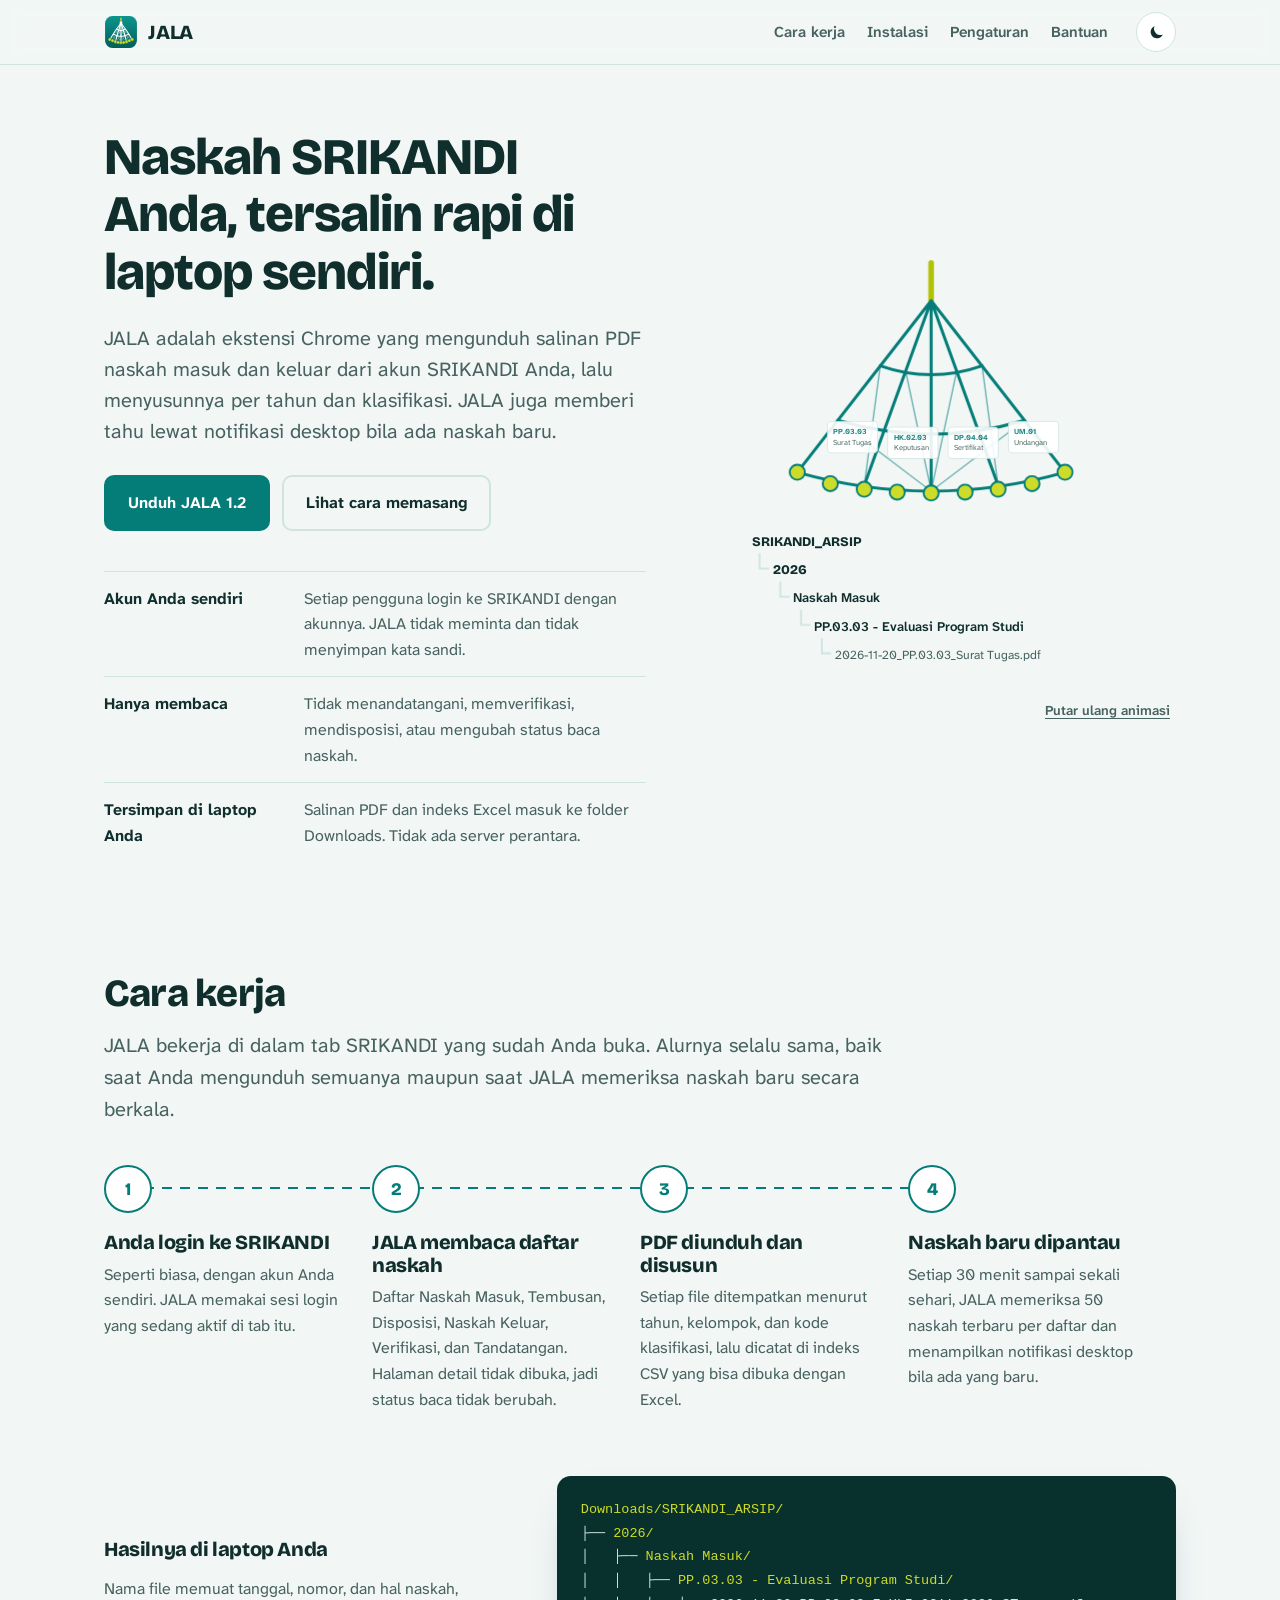
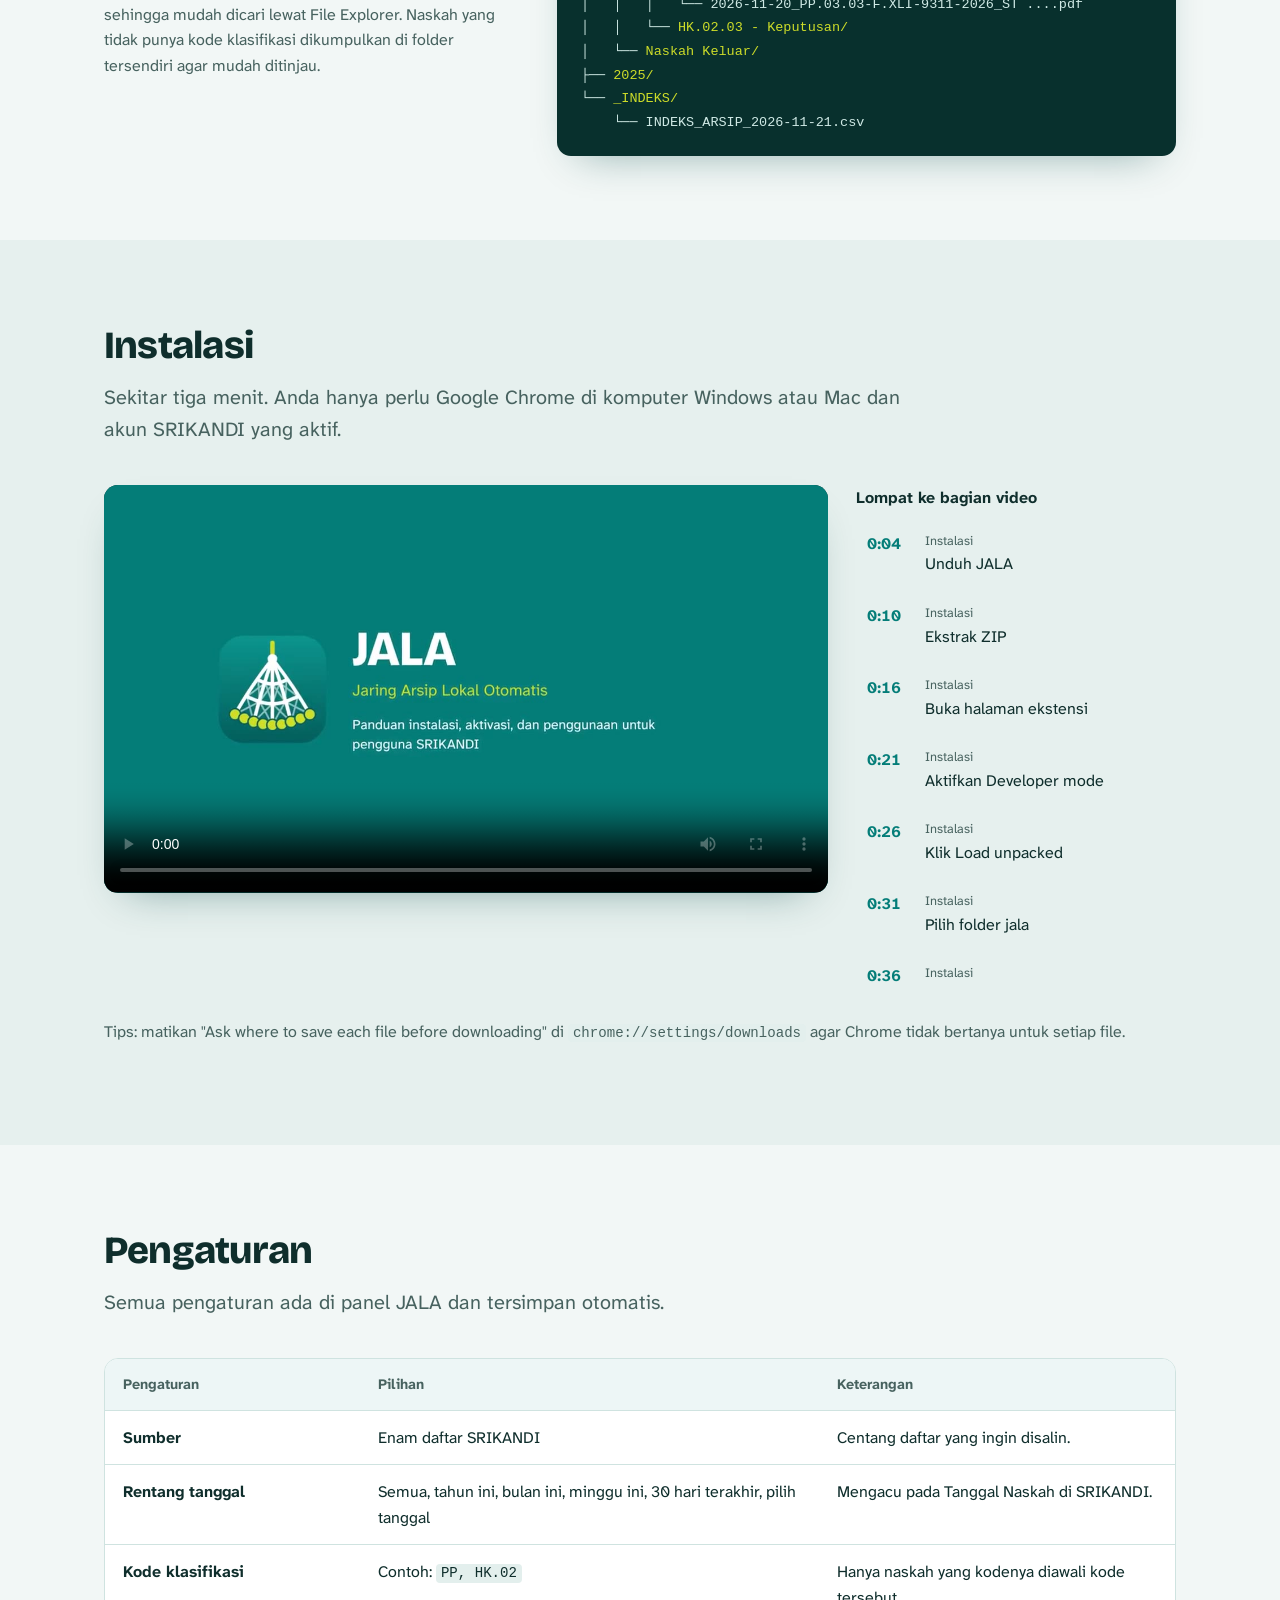
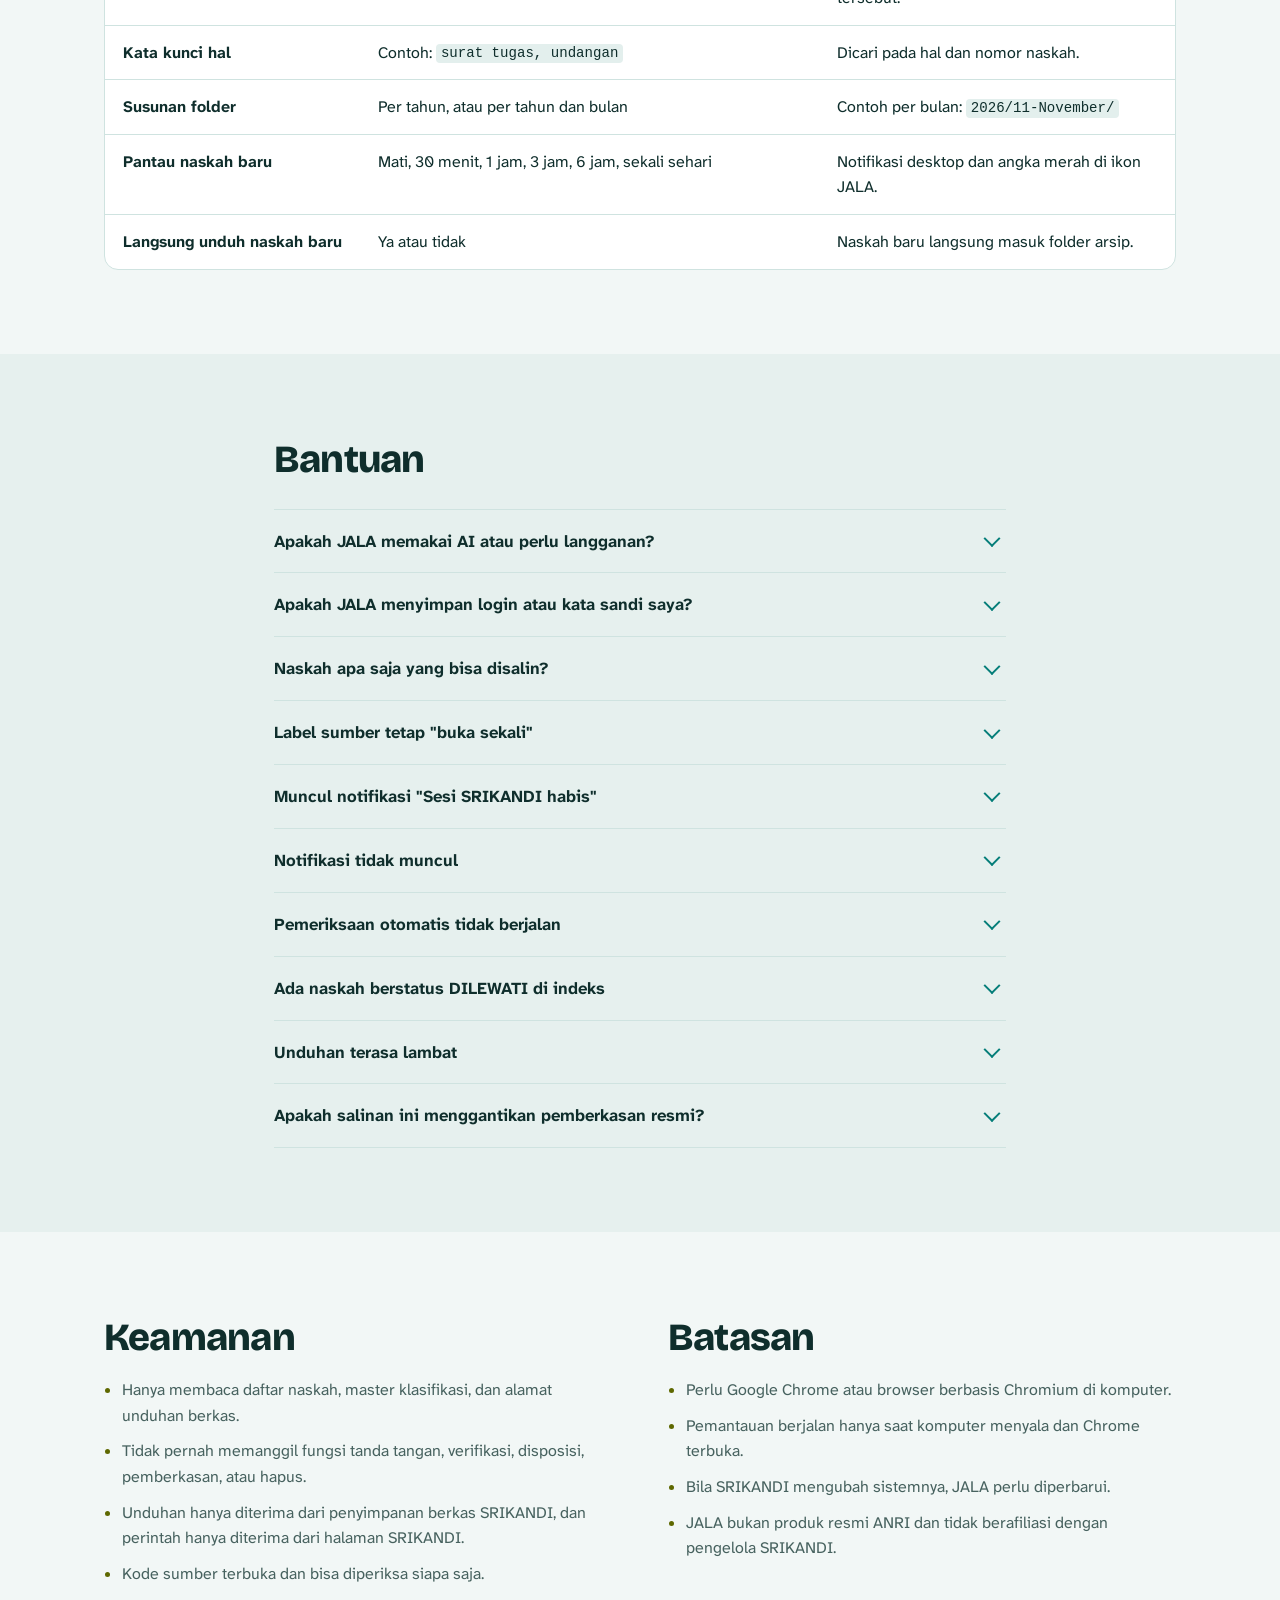
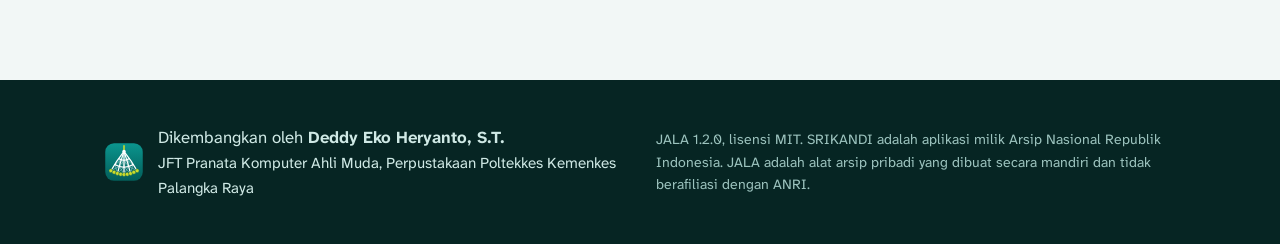
==== docs/index.html @ bad256f6 "Add files via upload" ====
<!doctype html>
<html lang="id" data-theme="light">
<head>
<meta charset="utf-8">
<meta name="viewport" content="width=device-width, initial-scale=1">
<title>JALA: Jaring Arsip Lokal Otomatis untuk pengguna SRIKANDI</title>
<meta name="description" content="Ekstensi Chrome untuk menyalin naskah SRIKANDI Anda sendiri ke laptop, tersusun per tahun dan klasifikasi, dengan notifikasi naskah baru.">
<meta name="author" content="Deddy Eko Heryanto, S.T.">
<meta name="theme-color" content="#047D78">
<link rel="icon" href="assets/favicon-32.png" sizes="32x32">
<link rel="icon" href="assets/jala-icon.svg" type="image/svg+xml">
<link rel="apple-touch-icon" href="assets/apple-touch-icon.png">
<meta property="og:title" content="JALA: Jaring Arsip Lokal Otomatis">
<meta property="og:description" content="Naskah SRIKANDI Anda, tersalin rapi di laptop sendiri.">
<link rel="stylesheet" href="assets/fonts/fonts.css">
<link rel="stylesheet" href="assets/style.css">
<script>
  // Terapkan tema sebelum halaman digambar agar tidak berkedip.
  (function () {
    var t = null;
    try { t = localStorage.getItem('jala-theme'); } catch (e) {}
    if (!t) t = window.matchMedia && matchMedia('(prefers-color-scheme: dark)').matches ? 'dark' : 'light';
    document.documentElement.setAttribute('data-theme', t);
  })();
</script>
</head>
<body>
<a class="skip" href="#isi">Lewati ke isi</a>

<header class="top">
  <div class="wrap top-in">
    <a class="brand" href="#" aria-label="JALA, ke atas halaman">
      <img src="assets/jala-icon.svg" alt="" width="34" height="34">
      <span>JALA</span>
    </a>
    <nav aria-label="Navigasi utama">
      <a href="#cara-kerja">Cara kerja</a>
      <a href="#instalasi">Instalasi</a>
      <a href="#pengaturan">Pengaturan</a>
      <a href="#bantuan">Bantuan</a>
    </nav>
    <button class="theme" type="button" id="theme" aria-label="Ganti ke tema gelap">
      <svg class="i-moon" viewBox="0 0 24 24" aria-hidden="true"><path d="M20 14.5A8 8 0 0 1 9.5 4a8 8 0 1 0 10.5 10.5z"/></svg>
      <svg class="i-sun" viewBox="0 0 24 24" aria-hidden="true"><circle cx="12" cy="12" r="4.2"/><path d="M12 2.5v2.2M12 19.3v2.2M2.5 12h2.2M19.3 12h2.2M5.3 5.3l1.6 1.6M17.1 17.1l1.6 1.6M5.3 18.7l1.6-1.6M17.1 6.9l1.6-1.6"/></svg>
    </button>
  </div>
</header>

<main id="isi">
  <!-- HERO -->
  <section class="hero">
    <div class="wrap hero-in">
      <div class="hero-copy">
        <h1>Naskah SRIKANDI Anda, tersalin rapi di laptop sendiri.</h1>
        <p class="lead">JALA adalah ekstensi Chrome yang mengunduh salinan PDF naskah masuk dan keluar dari akun SRIKANDI Anda, lalu menyusunnya per tahun dan klasifikasi. JALA juga memberi tahu lewat notifikasi desktop bila ada naskah baru.</p>
        <div class="cta">
          <a class="btn primary" href="download/jala-v1.2.0.zip" download>Unduh JALA 1.2</a>
          <a class="btn ghost" href="#instalasi">Lihat cara memasang</a>
        </div>
        <dl class="promise">
          <div><dt>Akun Anda sendiri</dt><dd>Setiap pengguna login ke SRIKANDI dengan akunnya. JALA tidak meminta dan tidak menyimpan kata sandi.</dd></div>
          <div><dt>Hanya membaca</dt><dd>Tidak menandatangani, memverifikasi, mendisposisi, atau mengubah status baca naskah.</dd></div>
          <div><dt>Tersimpan di laptop Anda</dt><dd>Salinan PDF dan indeks Excel masuk ke folder Downloads. Tidak ada server perantara.</dd></div>
        </dl>
      </div>

      <figure class="cast" aria-label="Ilustrasi: jala menangkap naskah lalu menyusunnya ke folder per tahun dan klasifikasi">
        <svg id="cast" viewBox="0 0 520 470" role="img" aria-hidden="true">
          <g class="net">
            <line class="rope" x1="260" y1="0" x2="260" y2="40"/>
            <g class="mesh">
              <path d="M260 40 L118 222 M260 40 L189 236 M260 40 L260 242 M260 40 L331 236 M260 40 L402 222"/>
              <path d="M206 109 Q260 128 314 109 M161 167 Q260 196 359 167 M118 222 Q260 262 402 222"/>
              <path class="thin" d="M206 109 L189 236 M314 109 L331 236 M233 115 L260 242 M287 115 L260 242 M161 167 L260 242 M359 167 L260 242"/>
            </g>
            <g class="weights">
              <circle cx="118" cy="222" r="8"/><circle cx="153" cy="234" r="8"/><circle cx="189" cy="240" r="8"/><circle cx="224" cy="243" r="8"/><circle cx="260" cy="244" r="8"/><circle cx="296" cy="243" r="8"/><circle cx="331" cy="240" r="8"/><circle cx="367" cy="234" r="8"/><circle cx="402" cy="222" r="8"/>
            </g>
          </g>
          <g class="stream">
            <g class="doc d1"><rect width="86" height="54" rx="7"/><text x="10" y="22">PP.03.03</text><text x="10" y="40" class="s">Surat Tugas</text></g>
            <g class="doc d2"><rect width="86" height="54" rx="7"/><text x="10" y="22">HK.02.03</text><text x="10" y="40" class="s">Keputusan</text></g>
            <g class="doc d3"><rect width="86" height="54" rx="7"/><text x="10" y="22">DP.04.04</text><text x="10" y="40" class="s">Sertifikat</text></g>
            <g class="doc d4"><rect width="86" height="54" rx="7"/><text x="10" y="22">UM.01</text><text x="10" y="40" class="s">Undangan</text></g>
          </g>
          <g class="tree" transform="translate(70 300)">
            <text class="t0" x="0" y="0">SRIKANDI_ARSIP</text>
            <text class="t1" x="22" y="30">2026</text>
            <text class="t2" x="44" y="60">Naskah Masuk</text>
            <text class="t3" x="66" y="90">PP.03.03 - Evaluasi Program Studi</text>
            <text class="t4" x="88" y="120">2026-11-20_PP.03.03_Surat Tugas.pdf</text>
            <path class="branch" d="M8 8 V24 H18 M30 38 V54 H40 M52 68 V84 H62 M74 98 V114 H84"/>
          </g>
        </svg>
        <button class="replay" type="button" id="replay">Putar ulang animasi</button>
      </figure>
    </div>
  </section>

  <!-- CARA KERJA -->
  <section id="cara-kerja" class="band">
    <div class="wrap">
      <h2>Cara kerja</h2>
      <p class="intro">JALA bekerja di dalam tab SRIKANDI yang sudah Anda buka. Alurnya selalu sama, baik saat Anda mengunduh semuanya maupun saat JALA memeriksa naskah baru secara berkala.</p>
      <ol class="flow">
        <li><h3>Anda login ke SRIKANDI</h3><p>Seperti biasa, dengan akun Anda sendiri. JALA memakai sesi login yang sedang aktif di tab itu.</p></li>
        <li><h3>JALA membaca daftar naskah</h3><p>Daftar Naskah Masuk, Tembusan, Disposisi, Naskah Keluar, Verifikasi, dan Tandatangan. Halaman detail tidak dibuka, jadi status baca tidak berubah.</p></li>
        <li><h3>PDF diunduh dan disusun</h3><p>Setiap file ditempatkan menurut tahun, kelompok, dan kode klasifikasi, lalu dicatat di indeks CSV yang bisa dibuka dengan Excel.</p></li>
        <li><h3>Naskah baru dipantau</h3><p>Setiap 30 menit sampai sekali sehari, JALA memeriksa 50 naskah terbaru per daftar dan menampilkan notifikasi desktop bila ada yang baru.</p></li>
      </ol>

      <div class="result">
        <div>
          <h3>Hasilnya di laptop Anda</h3>
          <p>Nama file memuat tanggal, nomor, dan hal naskah, sehingga mudah dicari lewat File Explorer. Naskah yang tidak punya kode klasifikasi dikumpulkan di folder tersendiri agar mudah ditinjau.</p>
        </div>
<pre class="tree-box" aria-label="Contoh susunan folder"><span class="f">Downloads/SRIKANDI_ARSIP/</span>
├── <span class="f">2026/</span>
│   ├── <span class="f">Naskah Masuk/</span>
│   │   ├── <span class="f">PP.03.03 - Evaluasi Program Studi/</span>
│   │   │   └── 2026-11-20_PP.03.03-F.XLI-9311-2026_ST ....pdf
│   │   └── <span class="f">HK.02.03 - Keputusan/</span>
│   └── <span class="f">Naskah Keluar/</span>
├── <span class="f">2025/</span>
└── <span class="f">_INDEKS/</span>
    └── INDEKS_ARSIP_2026-11-21.csv</pre>
      </div>
    </div>
  </section>

  <!-- INSTALASI -->
  <section id="instalasi" class="band alt">
    <div class="wrap">
      <h2>Instalasi</h2>
      <p class="intro">Sekitar tiga menit. Anda hanya perlu Google Chrome di komputer Windows atau Mac dan akun SRIKANDI yang aktif.</p>

      <div class="player" id="player">
        <video id="video" controls preload="metadata" playsinline poster="media/jala-panduan-poster.jpg">
          <source src="media/jala-panduan.mp4" type="video/mp4">
          <track kind="captions" src="media/jala-panduan.vtt" srclang="id" label="Bahasa Indonesia">
          Peramban Anda tidak bisa memutar video. <a href="media/jala-panduan.mp4">Unduh videonya</a>.
        </video>
        <div class="chapters">
          <p class="chap-title">Lompat ke bagian video</p>
          <ol class="steps" id="steps"></ol>
        </div>
      </div>

      <p class="note">Tips: matikan "Ask where to save each file before downloading" di <code>chrome://settings/downloads</code> agar Chrome tidak bertanya untuk setiap file.</p>
    </div>
  </section>

  <!-- PENGATURAN -->
  <section id="pengaturan" class="band">
    <div class="wrap">
      <h2>Pengaturan</h2>
      <p class="intro">Semua pengaturan ada di panel JALA dan tersimpan otomatis.</p>
      <div class="table-wrap">
        <table>
          <thead><tr><th scope="col">Pengaturan</th><th scope="col">Pilihan</th><th scope="col">Keterangan</th></tr></thead>
          <tbody>
            <tr><th scope="row">Sumber</th><td>Enam daftar SRIKANDI</td><td>Centang daftar yang ingin disalin.</td></tr>
            <tr><th scope="row">Rentang tanggal</th><td>Semua, tahun ini, bulan ini, minggu ini, 30 hari terakhir, pilih tanggal</td><td>Mengacu pada Tanggal Naskah di SRIKANDI.</td></tr>
            <tr><th scope="row">Kode klasifikasi</th><td>Contoh: <code>PP, HK.02</code></td><td>Hanya naskah yang kodenya diawali kode tersebut.</td></tr>
            <tr><th scope="row">Kata kunci hal</th><td>Contoh: <code>surat tugas, undangan</code></td><td>Dicari pada hal dan nomor naskah.</td></tr>
            <tr><th scope="row">Susunan folder</th><td>Per tahun, atau per tahun dan bulan</td><td>Contoh per bulan: <code>2026/11-November/</code></td></tr>
            <tr><th scope="row">Pantau naskah baru</th><td>Mati, 30 menit, 1 jam, 3 jam, 6 jam, sekali sehari</td><td>Notifikasi desktop dan angka merah di ikon JALA.</td></tr>
            <tr><th scope="row">Langsung unduh naskah baru</th><td>Ya atau tidak</td><td>Naskah baru langsung masuk folder arsip.</td></tr>
          </tbody>
        </table>
      </div>
    </div>
  </section>

  <!-- BANTUAN -->
  <section id="bantuan" class="band alt">
    <div class="wrap narrow">
      <h2>Bantuan</h2>
      <div class="faq">
        <details><summary>Apakah JALA memakai AI atau perlu langganan?</summary><p>Tidak. JALA adalah skrip otomasi biasa yang berjalan di Chrome. Gratis, tanpa akun tambahan, dan tanpa mengirim naskah ke layanan AI mana pun.</p></details>
        <details><summary>Apakah JALA menyimpan login atau kata sandi saya?</summary><p>Tidak. JALA memakai sesi login SRIKANDI yang sedang aktif di tab Anda, hanya di memori tab itu. Yang disimpan hanyalah pengaturan dan daftar ID naskah yang sudah dilihat atau diunduh.</p></details>
        <details><summary>Naskah apa saja yang bisa disalin?</summary><p>Hanya naskah yang memang bisa Anda lihat di SRIKANDI dengan akun Anda: yang ditujukan, ditembuskan, didisposisikan, diverifikasi, ditandatangani, atau dibuat oleh Anda. JALA tidak membuka akses baru.</p></details>
        <details><summary>Label sumber tetap "buka sekali"</summary><p>Klik tautan "buka" di sebelah sumber tersebut, atau buka daftarnya dari menu SRIKANDI. JALA mempelajari alamat daftar saat halaman itu dimuat dan mengingatnya untuk seterusnya.</p></details>
        <details><summary>Muncul notifikasi "Sesi SRIKANDI habis"</summary><p>Login ulang ke SRIKANDI di Chrome. Pemeriksaan berikutnya akan berjalan normal. JALA tidak bisa login sendiri karena memang tidak menyimpan kata sandi.</p></details>
        <details><summary>Notifikasi tidak muncul</summary><p>Klik Tes notifikasi di panel JALA. Kalau tetap tidak muncul, buka Settings Windows, lalu System, Notifications, dan pastikan Google Chrome aktif serta mode Do not disturb mati.</p></details>
        <details><summary>Pemeriksaan otomatis tidak berjalan</summary><p>Pemeriksaan hanya berjalan saat komputer menyala dan Chrome terbuka. Kalau laptop tidur atau Chrome ditutup, pemeriksaan dilanjutkan pada jadwal berikutnya.</p></details>
        <details><summary>Ada naskah berstatus DILEWATI di indeks</summary><p>Naskah tersebut dilindungi OTP di SRIKANDI. Buka dan unduh secara manual dari SRIKANDI.</p></details>
        <details><summary>Unduhan terasa lambat</summary><p>Lihat log di panel: setiap baris menampilkan waktu mengambil alamat file dan waktu unduh. Naikkan "Unduhan bersamaan" menjadi 3 bila koneksi stabil, dan biarkan tab SRIKANDI terlihat selama unduhan penuh.</p></details>
        <details><summary>Apakah salinan ini menggantikan pemberkasan resmi?</summary><p>Tidak. JALA membuat salinan cadangan pribadi. Arsip dinamis yang sah tetap dikelola melalui menu Pemberkasan Arsip Aktif di SRIKANDI.</p></details>
      </div>
    </div>
  </section>

  <!-- KEAMANAN & BATASAN -->
  <section class="band">
    <div class="wrap two">
      <div>
        <h2>Keamanan</h2>
        <ul class="plain">
          <li>Hanya membaca daftar naskah, master klasifikasi, dan alamat unduhan berkas.</li>
          <li>Tidak pernah memanggil fungsi tanda tangan, verifikasi, disposisi, pemberkasan, atau hapus.</li>
          <li>Unduhan hanya diterima dari penyimpanan berkas SRIKANDI, dan perintah hanya diterima dari halaman SRIKANDI.</li>
          <li>Kode sumber terbuka dan bisa diperiksa siapa saja.</li>
        </ul>
      </div>
      <div>
        <h2>Batasan</h2>
        <ul class="plain">
          <li>Perlu Google Chrome atau browser berbasis Chromium di komputer.</li>
          <li>Pemantauan berjalan hanya saat komputer menyala dan Chrome terbuka.</li>
          <li>Bila SRIKANDI mengubah sistemnya, JALA perlu diperbarui.</li>
          <li>JALA bukan produk resmi ANRI dan tidak berafiliasi dengan pengelola SRIKANDI.</li>
        </ul>
      </div>
    </div>
  </section>
</main>

<footer class="foot">
  <div class="wrap foot-in">
    <div class="who">
      <img src="assets/jala-icon.svg" alt="" width="40" height="40">
      <div>
        <p class="dev">Dikembangkan oleh <b>Deddy Eko Heryanto, S.T.</b></p>
        <p>JFT Pranata Komputer Ahli Muda, Perpustakaan Poltekkes Kemenkes Palangka Raya</p>
      </div>
    </div>
    <p class="legal">JALA 1.2.0, lisensi MIT. SRIKANDI adalah aplikasi milik Arsip Nasional Republik Indonesia. JALA adalah alat arsip pribadi yang dibuat secara mandiri dan tidak berafiliasi dengan ANRI.</p>
  </div>
</footer>

<script src="assets/chapters.js"></script>
<script src="assets/app.js"></script>
</body>
</html>
---- docs/assets/fonts/fonts.css ----
/* Huruf di-hosting sendiri (SIL Open Font License) agar situs tetap rapi di jaringan kantor yang memblokir Google Fonts. */
@font-face { font-family: "Bricolage Grotesque"; src: url("bricolage-grotesque.woff2") format("woff2"); font-weight: 200 800; font-display: swap; }
@font-face { font-family: "Atkinson Hyperlegible Next"; src: url("atkinson-next-400.woff2") format("woff2"); font-weight: 400; font-display: swap; }
@font-face { font-family: "Atkinson Hyperlegible Next"; src: url("atkinson-next-600.woff2") format("woff2"); font-weight: 600; font-display: swap; }
@font-face { font-family: "Atkinson Hyperlegible Next"; src: url("atkinson-next-700.woff2") format("woff2"); font-weight: 700; font-display: swap; }
---- docs/assets/style.css ----
/* JALA: situs dokumentasi
   Palet diambil dari identitas Poltekkes Kemenkes Palangka Raya (polkesraya.ac.id). */

:root {
  --sungai: #047D78;      /* teal tua, warna utama */
  --toska: #00B9AD;       /* turquoise Kemenkes */
  --limau: #B2C204;       /* hijau limau */
  --limau-muda: #CDDC29;
  --limau-teks: #5E6800;  /* limau yang lolos kontras untuk teks di latar terang */

  --bg: #F2F7F6;
  --bg-alt: #E6F0EE;
  --surface: #FFFFFF;
  --ink: #0F2E2C;
  --muted: #47625F;
  --line: #CFE3E0;
  --accent: var(--sungai);
  --accent-ink: #FFFFFF;
  --link: #036A66;
  --mark: var(--limau-teks);
  --code-bg: #E3EFED;
  --shadow: 0 18px 40px -22px rgba(4, 72, 69, .45);

  --f-display: "Bricolage Grotesque", "Segoe UI", system-ui, sans-serif;
  --f-body: "Atkinson Hyperlegible Next", "Atkinson Hyperlegible", "Segoe UI", system-ui, sans-serif;

  /* skala tipografi 1.25 */
  --s-1: .8rem; --s0: 1rem; --s1: 1.25rem; --s2: 1.563rem; --s3: 1.953rem; --s4: 2.441rem; --s5: 3.2rem;
  --wrap: 1120px;
}

[data-theme="dark"] {
  --bg: #062523;
  --bg-alt: #082D2B;
  --surface: #0B3431;
  --ink: #E4F3F1;
  --muted: #9CC3BE;
  --line: #17504C;
  --accent: var(--toska);
  --accent-ink: #032B29;
  --link: #5FE0D6;
  --mark: var(--limau-muda);
  --code-bg: #0F3D3A;
  --shadow: 0 18px 40px -22px rgba(0, 0, 0, .7);
}

* { box-sizing: border-box; }
html { scroll-behavior: smooth; scroll-padding-top: 76px; }
body {
  margin: 0; background: var(--bg); color: var(--ink);
  font: 400 var(--s0)/1.6 var(--f-body);
  -webkit-font-smoothing: antialiased;
  transition: background-color .25s, color .25s;
}
img { max-width: 100%; }
a { color: var(--link); text-underline-offset: 3px; }
code { font-family: ui-monospace, "Cascadia Mono", Consolas, monospace; font-size: .88em; background: var(--code-bg); padding: .1em .35em; border-radius: 4px; }
:focus-visible { outline: 3px solid var(--limau); outline-offset: 3px; border-radius: 4px; }
.wrap { max-width: var(--wrap); margin: 0 auto; padding: 0 24px; }
.narrow { max-width: 780px; }

.skip { position: absolute; left: -999px; top: 8px; background: var(--accent); color: var(--accent-ink); padding: 8px 12px; z-index: 20; border-radius: 6px; }
.skip:focus { left: 12px; }

/* header */
.top { position: sticky; top: 0; z-index: 10; background: color-mix(in srgb, var(--bg) 88%, transparent); backdrop-filter: blur(10px); border-bottom: 1px solid var(--line); }
.top-in { display: flex; align-items: center; gap: 28px; height: 64px; }
.brand { display: flex; align-items: center; gap: 10px; text-decoration: none; color: var(--ink); font: 800 var(--s1)/1 var(--f-display); letter-spacing: -.01em; }
.top nav { display: flex; gap: 22px; margin-left: auto; }
.top nav a { color: var(--muted); text-decoration: none; font-weight: 600; font-size: .95rem; }
.top nav a:hover { color: var(--ink); }
.theme { width: 40px; height: 40px; border-radius: 50%; border: 1px solid var(--line); background: var(--surface); color: var(--ink); display: grid; place-items: center; cursor: pointer; }
.theme svg { width: 19px; height: 19px; fill: none; stroke: currentColor; stroke-width: 1.8; stroke-linecap: round; }
.theme .i-moon { fill: currentColor; stroke: none; }
[data-theme="dark"] .theme .i-moon, [data-theme="light"] .theme .i-sun { display: none; }

/* tombol */
.btn { display: inline-flex; align-items: center; gap: 8px; padding: 13px 22px; border-radius: 10px; font-weight: 700; text-decoration: none; border: 2px solid transparent; transition: transform .15s, background-color .2s; }
.btn:active { transform: translateY(1px); }
.btn.primary { background: var(--accent); color: var(--accent-ink); }
.btn.primary:hover { background: color-mix(in srgb, var(--accent) 86%, var(--ink)); }
.btn.ghost { border-color: var(--line); color: var(--ink); }
.btn.ghost:hover { border-color: var(--accent); }

/* hero */
.hero { padding: 64px 0 40px; overflow: hidden; }
.hero-in { display: grid; grid-template-columns: 1.05fr .95fr; gap: 40px; align-items: center; }
h1, h2, h3 { font-family: var(--f-display); letter-spacing: -.02em; line-height: 1.12; margin: 0; }
h1 { font-size: clamp(2.2rem, 4.6vw, var(--s5)); font-weight: 800; max-width: 16ch; }
.lead { font-size: var(--s1); line-height: 1.55; color: var(--muted); max-width: 58ch; margin: 22px 0 28px; }
.cta { display: flex; flex-wrap: wrap; gap: 12px; }
.promise { margin: 40px 0 0; display: grid; gap: 14px; max-width: 60ch; }
.promise div { display: grid; grid-template-columns: 11.5rem 1fr; gap: 16px; padding-top: 14px; border-top: 1px solid var(--line); }
.promise dt { font-weight: 700; }
.promise dd { margin: 0; color: var(--muted); }

/* ilustrasi jala */
.cast { margin: 0; position: relative; }
.cast svg { width: 100%; height: auto; overflow: visible; }
.cast .doc rect { fill: var(--surface); stroke: var(--line); stroke-width: 1.5; }
.cast .doc text { font: 700 13px var(--f-body); fill: var(--accent); }
.cast .doc text.s { font-weight: 400; fill: var(--muted); }
.cast .rope { stroke: var(--limau); stroke-width: 6; stroke-linecap: round; }
.cast .mesh path { fill: none; stroke: var(--accent); stroke-width: 3.2; stroke-linecap: round; }
.cast .mesh path.thin { stroke-width: 1.5; opacity: .55; }
.cast .weights circle { fill: var(--limau-muda); stroke: var(--sungai); stroke-width: 2; }
.cast .tree text { font: 600 14px var(--f-body); fill: var(--ink); }
.cast .tree .t0, .cast .tree .t1 { font-family: var(--f-display); font-weight: 800; }
.cast .tree .t4 { font-weight: 400; fill: var(--muted); font-size: 13px; }
.cast .tree .branch { fill: none; stroke: var(--line); stroke-width: 2; }
.d1 { transform: translate(120px, 60px); } .d2 { transform: translate(300px, 30px); }
.d3 { transform: translate(200px, 150px); } .d4 { transform: translate(330px, 140px); }
.replay { position: absolute; right: 0; bottom: -6px; font: 600 .85rem var(--f-body); color: var(--muted); background: none; border: 0; cursor: pointer; text-decoration: underline; text-underline-offset: 3px; }

/* satu momen animasi: jala tertebar, naskah tertangkap, folder tersusun */
.cast.play .net { animation: cast 1.3s cubic-bezier(.2, .8, .2, 1) both; transform-origin: 260px 0; }
.cast.play .doc { animation: fall 1.1s cubic-bezier(.5, 0, .3, 1) both; }
.cast.play .d1 { --x: 120px; --y: 60px; --tx: 150px; --ty: 168px; animation-delay: 1.2s; }
.cast.play .d2 { --x: 300px; --y: 30px; --tx: 214px; --ty: 174px; animation-delay: 1.35s; }
.cast.play .d3 { --x: 200px; --y: 150px; --tx: 278px; --ty: 174px; animation-delay: 1.5s; }
.cast.play .d4 { --x: 330px; --y: 140px; --tx: 342px; --ty: 168px; animation-delay: 1.65s; }
.cast.play .tree text, .cast.play .tree .branch { animation: grow .5s ease-out both; }
.cast.play .tree .t0 { animation-delay: 2.6s; } .cast.play .tree .t1 { animation-delay: 2.8s; }
.cast.play .tree .t2 { animation-delay: 3s; } .cast.play .tree .t3 { animation-delay: 3.2s; }
.cast.play .tree .t4 { animation-delay: 3.4s; } .cast.play .tree .branch { animation-delay: 2.6s; }
@keyframes cast { from { transform: scale(.35, .15); opacity: 0; } 60% { opacity: 1; } to { transform: none; opacity: 1; } }
@keyframes fall { from { transform: translate(var(--x), var(--y)); } to { transform: translate(var(--tx), var(--ty)) scale(.62); opacity: .9; } }
@keyframes grow { from { opacity: 0; transform: translateX(-8px); } to { opacity: 1; transform: none; } }

/* bagian */
.band { padding: 84px 0; }
.band.alt { background: var(--bg-alt); }
h2 { font-size: clamp(1.8rem, 3vw, var(--s4)); font-weight: 800; }
.intro { color: var(--muted); font-size: var(--s1); max-width: 62ch; margin: 14px 0 40px; }
h3 { font-size: var(--s1); font-weight: 800; }

/* alur (memang berurutan, maka bernomor) */
.flow { list-style: none; counter-reset: n; padding: 0; margin: 0; display: grid; grid-template-columns: repeat(4, 1fr); position: relative; }
.flow::before { content: ""; position: absolute; top: 22px; left: 22px; right: calc(25% - 22px); height: 2px; background: repeating-linear-gradient(90deg, var(--accent) 0 10px, transparent 10px 18px); }
.flow li { counter-increment: n; position: relative; padding-right: 26px; }
.flow li::before { content: counter(n); display: grid; place-items: center; width: 44px; height: 44px; border-radius: 50%; background: var(--surface); border: 2px solid var(--accent); color: var(--accent); font: 800 1.1rem var(--f-display); position: relative; margin-bottom: 18px; }
.flow h3 { margin-bottom: 8px; }
.flow p { margin: 0; color: var(--muted); }

.result { display: grid; grid-template-columns: .8fr 1.2fr; gap: 40px; align-items: center; margin-top: 64px; }
.result p { color: var(--muted); max-width: 46ch; }
.tree-box { margin: 0; background: #08302D; color: #CFE9E5; border-radius: 14px; padding: 22px 24px; font: 13.5px/1.75 ui-monospace, "Cascadia Mono", Consolas, monospace; overflow-x: auto; box-shadow: var(--shadow); }
.tree-box .f { color: var(--limau-muda); }

/* video */
.player { display: grid; grid-template-columns: 1fr 320px; gap: 28px; align-items: start; }
.player video { width: 100%; aspect-ratio: 16 / 9; background: #032B29; border-radius: 14px; box-shadow: var(--shadow); display: block; }
.chap-title { font-weight: 700; margin: 0 0 10px; }
.steps { list-style: none; margin: 0; padding: 0; display: grid; gap: 6px; max-height: 470px; overflow: auto; }
.steps button { width: 100%; text-align: left; display: grid; grid-template-columns: 3.1rem 1fr; gap: 8px; background: transparent; border: 1px solid transparent; border-radius: 10px; padding: 9px 10px; color: var(--ink); font: inherit; cursor: pointer; }
.steps button:hover { border-color: var(--line); background: var(--surface); }
.steps button[aria-current="true"] { background: var(--surface); border-color: var(--accent); }
.steps .t { color: var(--accent); font-weight: 700; font-variant-numeric: tabular-nums; }
.steps .g { display: block; font-size: var(--s-1); color: var(--muted); }
.note { color: var(--muted); margin-top: 28px; }

/* tabel */
.table-wrap { overflow-x: auto; border: 1px solid var(--line); border-radius: 14px; background: var(--surface); }
table { border-collapse: collapse; width: 100%; min-width: 640px; }
th, td { text-align: left; padding: 14px 18px; border-bottom: 1px solid var(--line); vertical-align: top; }
thead th { font-size: .9rem; color: var(--muted); font-weight: 700; background: color-mix(in srgb, var(--accent) 7%, var(--surface)); }
tbody tr:last-child > * { border-bottom: 0; }
tbody th { font-weight: 700; white-space: nowrap; }

/* bantuan */
.faq { border-top: 1px solid var(--line); margin-top: 28px; }
.faq details { border-bottom: 1px solid var(--line); }
.faq summary { cursor: pointer; padding: 18px 40px 18px 0; font-weight: 700; font-size: 1.05rem; list-style: none; position: relative; }
.faq summary::-webkit-details-marker { display: none; }
.faq summary::after { content: ""; position: absolute; right: 8px; top: 50%; width: 10px; height: 10px; border-right: 2.5px solid var(--accent); border-bottom: 2.5px solid var(--accent); transform: translateY(-70%) rotate(45deg); transition: transform .2s; }
.faq details[open] summary::after { transform: translateY(-30%) rotate(-135deg); }
.faq p { margin: 0 0 20px; color: var(--muted); max-width: 68ch; }

.two { display: grid; grid-template-columns: 1fr 1fr; gap: 56px; }
.plain { padding-left: 1.1em; margin: 18px 0 0; color: var(--muted); }
.plain li { margin-bottom: 10px; }
.plain li::marker { color: var(--mark); }

/* footer */
.foot { background: #062523; color: #CFE9E5; padding: 44px 0; }
[data-theme="dark"] .foot { background: #041B1A; border-top: 1px solid var(--line); }
.foot-in { display: grid; grid-template-columns: 1fr 1fr; gap: 32px; align-items: center; }
.who { display: flex; gap: 14px; align-items: center; }
.who p { margin: 0; font-size: .95rem; }
.who .dev { font-size: 1.05rem; }
.legal { margin: 0; font-size: .88rem; color: #9CC3BE; }

/* responsif */
@media (max-width: 960px) {
  .hero-in, .result, .player, .two, .foot-in { grid-template-columns: 1fr; }
  .cast { max-width: 520px; }
  .flow { grid-template-columns: 1fr 1fr; row-gap: 36px; }
  .flow::before { display: none; }
  .steps { max-height: none; }
}
@media (max-width: 640px) {
  .top nav { display: none; }
  .top-in { gap: 12px; } .theme { margin-left: auto; }
  .hero { padding-top: 40px; }
  .promise div { grid-template-columns: 1fr; gap: 4px; }
  .flow { grid-template-columns: 1fr; }
  .band { padding: 60px 0; }
}
@media (prefers-reduced-motion: reduce) {
  html { scroll-behavior: auto; }
  .cast.play .net, .cast.play .doc, .cast.play .tree text, .cast.play .tree .branch { animation: none !important; }
  .cast.play .d1 { transform: translate(150px, 168px) scale(.62); } .cast.play .d2 { transform: translate(214px, 174px) scale(.62); }
  .cast.play .d3 { transform: translate(278px, 174px) scale(.62); } .cast.play .d4 { transform: translate(342px, 168px) scale(.62); }
  .replay { display: none; }
}
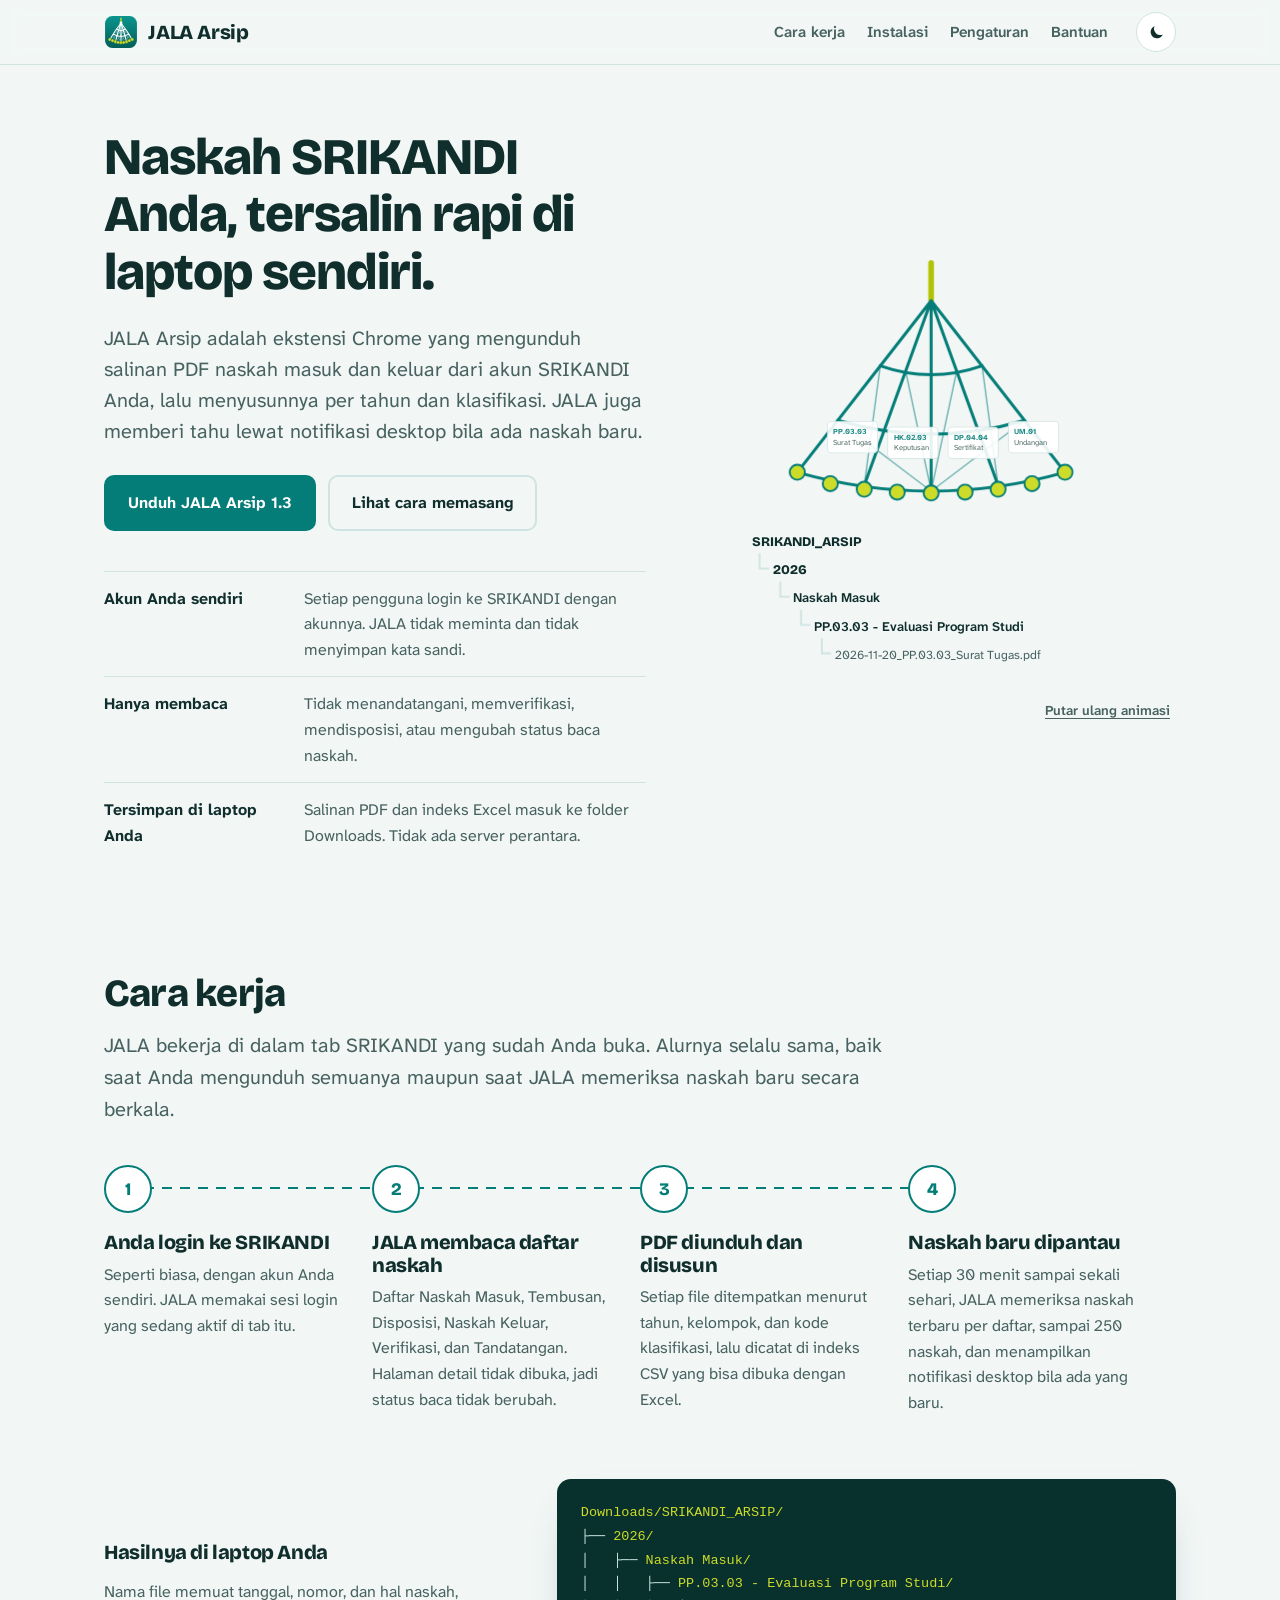
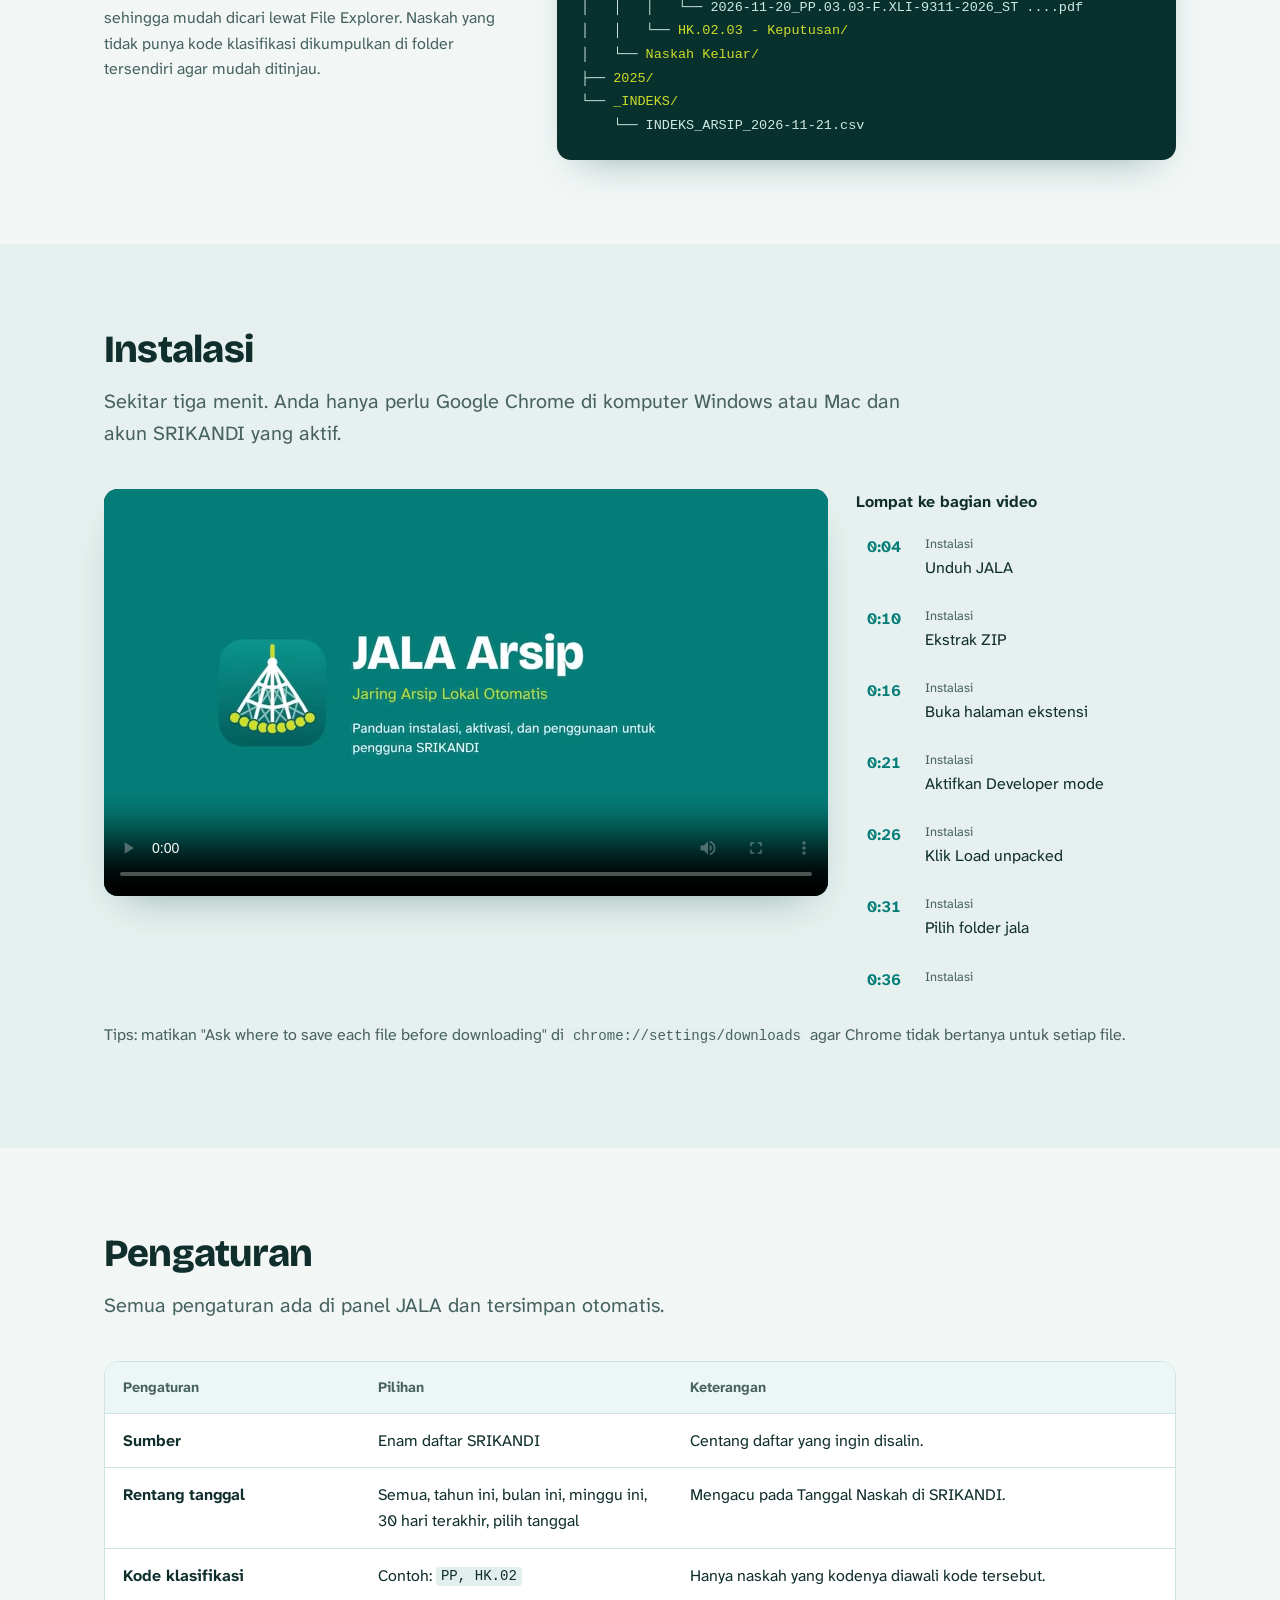
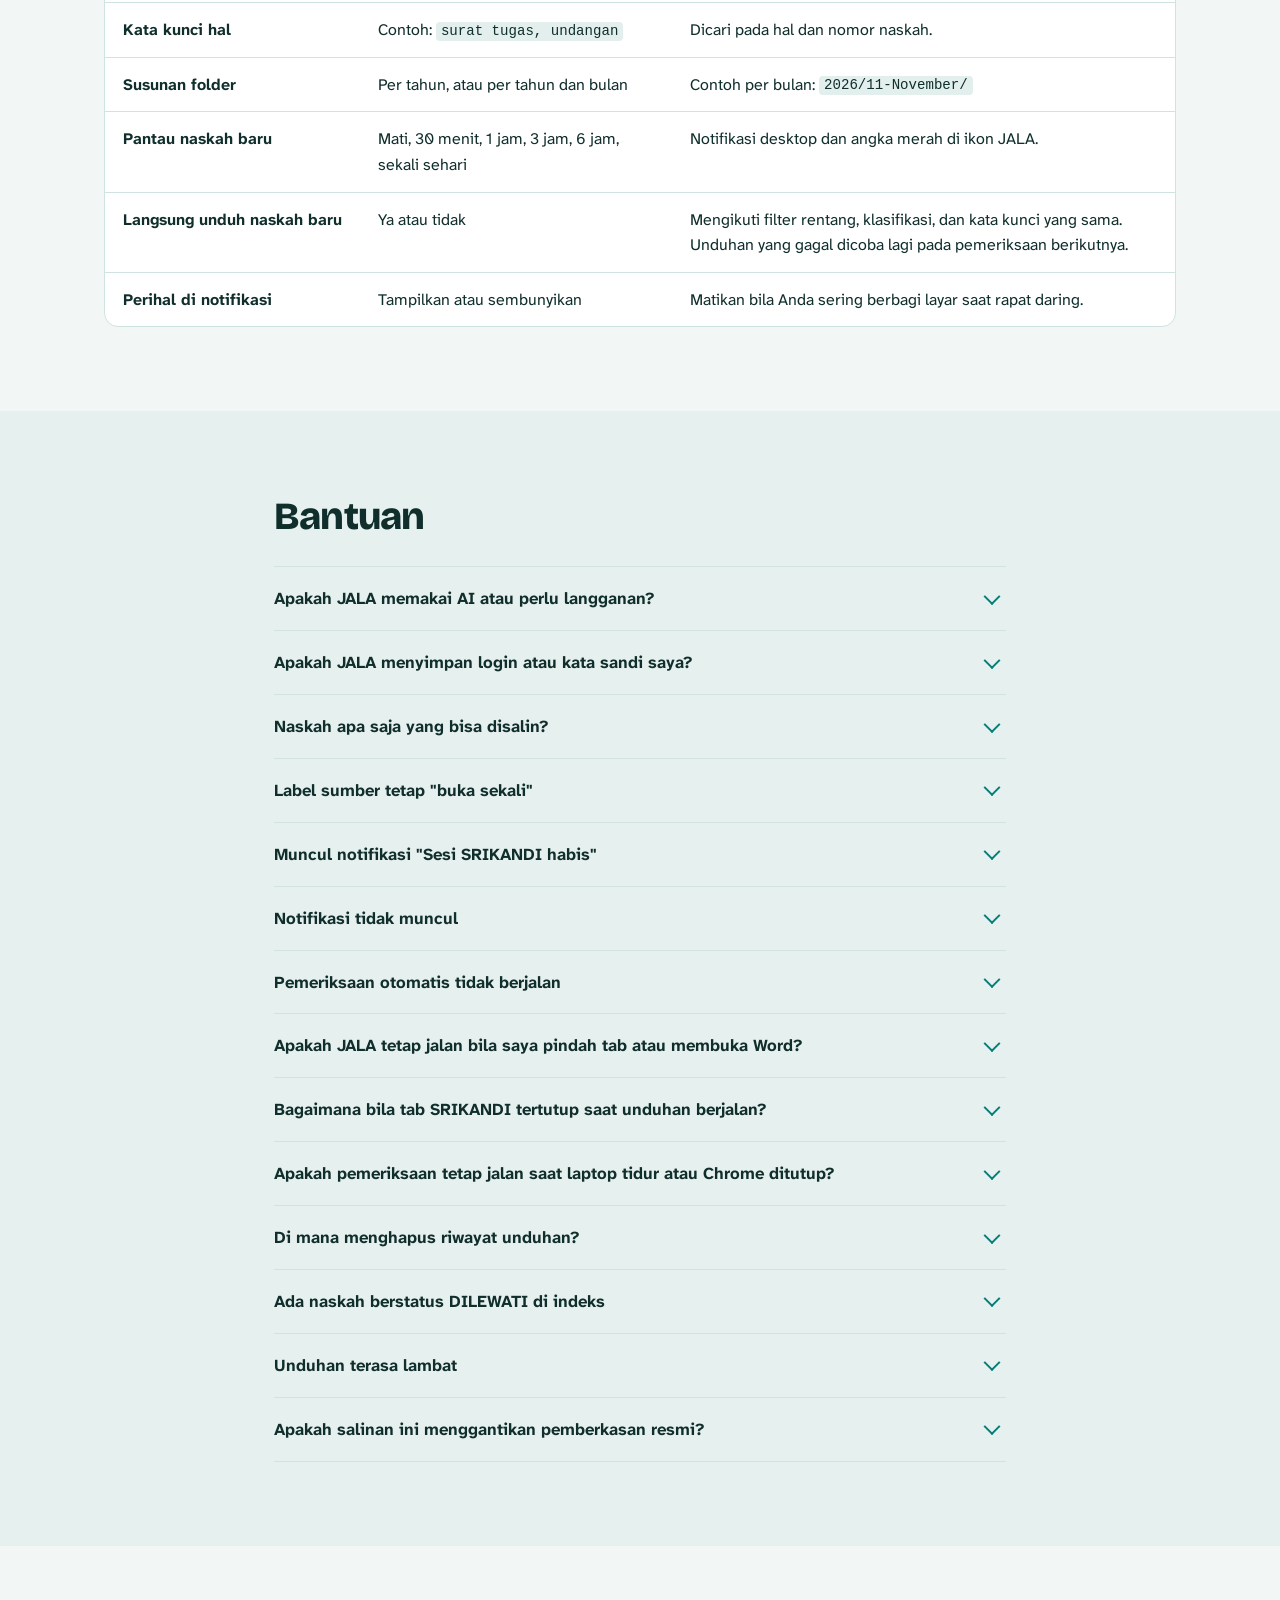
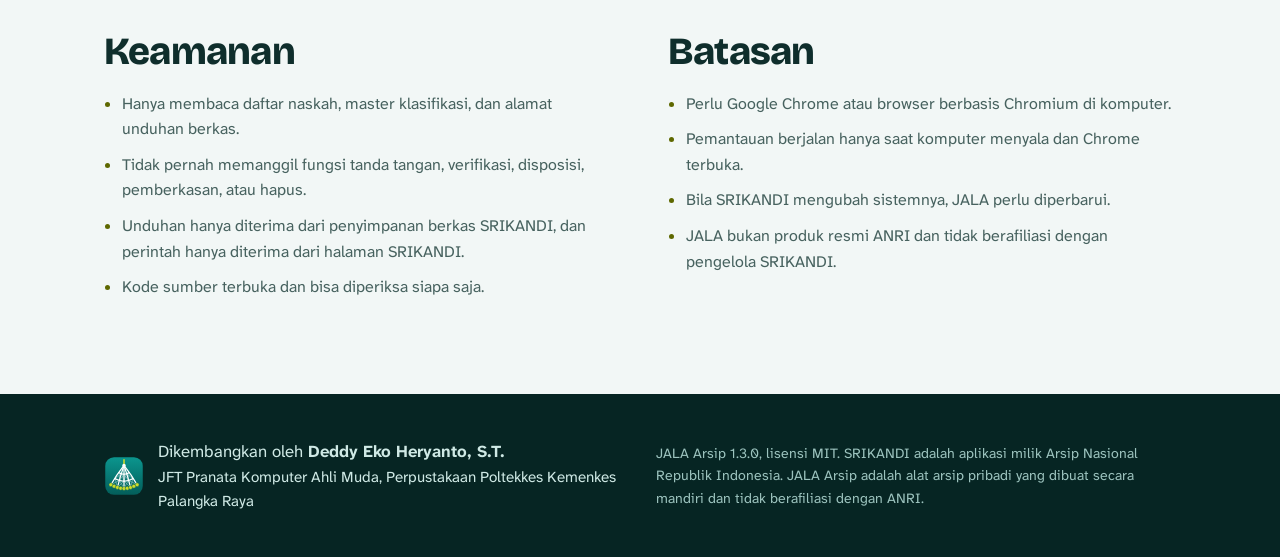
==== commit e10359f2: "Add files via upload" ====
--- a/docs/index.html
+++ b/docs/index.html
@@ -3,14 +3,14 @@
 <head>
 <meta charset="utf-8">
 <meta name="viewport" content="width=device-width, initial-scale=1">
-<title>JALA: Jaring Arsip Lokal Otomatis untuk pengguna SRIKANDI</title>
+<title>JALA Arsip: salinan arsip pribadi untuk pengguna SRIKANDI</title>
 <meta name="description" content="Ekstensi Chrome untuk menyalin naskah SRIKANDI Anda sendiri ke laptop, tersusun per tahun dan klasifikasi, dengan notifikasi naskah baru.">
 <meta name="author" content="Deddy Eko Heryanto, S.T.">
 <meta name="theme-color" content="#047D78">
 <link rel="icon" href="assets/favicon-32.png" sizes="32x32">
 <link rel="icon" href="assets/jala-icon.svg" type="image/svg+xml">
 <link rel="apple-touch-icon" href="assets/apple-touch-icon.png">
-<meta property="og:title" content="JALA: Jaring Arsip Lokal Otomatis">
+<meta property="og:title" content="JALA Arsip">
 <meta property="og:description" content="Naskah SRIKANDI Anda, tersalin rapi di laptop sendiri.">
 <link rel="stylesheet" href="assets/fonts/fonts.css">
 <link rel="stylesheet" href="assets/style.css">
@@ -29,9 +29,9 @@
 
 <header class="top">
   <div class="wrap top-in">
-    <a class="brand" href="#" aria-label="JALA, ke atas halaman">
+    <a class="brand" href="#" aria-label="JALA Arsip, ke atas halaman">
       <img src="assets/jala-icon.svg" alt="" width="34" height="34">
-      <span>JALA</span>
+      <span>JALA Arsip</span>
     </a>
     <nav aria-label="Navigasi utama">
       <a href="#cara-kerja">Cara kerja</a>
@@ -52,9 +52,9 @@
     <div class="wrap hero-in">
       <div class="hero-copy">
         <h1>Naskah SRIKANDI Anda, tersalin rapi di laptop sendiri.</h1>
-        <p class="lead">JALA adalah ekstensi Chrome yang mengunduh salinan PDF naskah masuk dan keluar dari akun SRIKANDI Anda, lalu menyusunnya per tahun dan klasifikasi. JALA juga memberi tahu lewat notifikasi desktop bila ada naskah baru.</p>
+        <p class="lead">JALA Arsip adalah ekstensi Chrome yang mengunduh salinan PDF naskah masuk dan keluar dari akun SRIKANDI Anda, lalu menyusunnya per tahun dan klasifikasi. JALA juga memberi tahu lewat notifikasi desktop bila ada naskah baru.</p>
         <div class="cta">
-          <a class="btn primary" href="download/jala-v1.2.0.zip" download>Unduh JALA 1.2</a>
+          <a class="btn primary" href="download/jala-arsip-v1.3.0.zip" download>Unduh JALA Arsip 1.3</a>
           <a class="btn ghost" href="#instalasi">Lihat cara memasang</a>
         </div>
         <dl class="promise">
@@ -106,7 +106,7 @@
         <li><h3>Anda login ke SRIKANDI</h3><p>Seperti biasa, dengan akun Anda sendiri. JALA memakai sesi login yang sedang aktif di tab itu.</p></li>
         <li><h3>JALA membaca daftar naskah</h3><p>Daftar Naskah Masuk, Tembusan, Disposisi, Naskah Keluar, Verifikasi, dan Tandatangan. Halaman detail tidak dibuka, jadi status baca tidak berubah.</p></li>
         <li><h3>PDF diunduh dan disusun</h3><p>Setiap file ditempatkan menurut tahun, kelompok, dan kode klasifikasi, lalu dicatat di indeks CSV yang bisa dibuka dengan Excel.</p></li>
-        <li><h3>Naskah baru dipantau</h3><p>Setiap 30 menit sampai sekali sehari, JALA memeriksa 50 naskah terbaru per daftar dan menampilkan notifikasi desktop bila ada yang baru.</p></li>
+        <li><h3>Naskah baru dipantau</h3><p>Setiap 30 menit sampai sekali sehari, JALA memeriksa naskah terbaru per daftar, sampai 250 naskah, dan menampilkan notifikasi desktop bila ada yang baru.</p></li>
       </ol>
 
       <div class="result">
@@ -165,7 +165,8 @@
             <tr><th scope="row">Kata kunci hal</th><td>Contoh: <code>surat tugas, undangan</code></td><td>Dicari pada hal dan nomor naskah.</td></tr>
             <tr><th scope="row">Susunan folder</th><td>Per tahun, atau per tahun dan bulan</td><td>Contoh per bulan: <code>2026/11-November/</code></td></tr>
             <tr><th scope="row">Pantau naskah baru</th><td>Mati, 30 menit, 1 jam, 3 jam, 6 jam, sekali sehari</td><td>Notifikasi desktop dan angka merah di ikon JALA.</td></tr>
-            <tr><th scope="row">Langsung unduh naskah baru</th><td>Ya atau tidak</td><td>Naskah baru langsung masuk folder arsip.</td></tr>
+            <tr><th scope="row">Langsung unduh naskah baru</th><td>Ya atau tidak</td><td>Mengikuti filter rentang, klasifikasi, dan kata kunci yang sama. Unduhan yang gagal dicoba lagi pada pemeriksaan berikutnya.</td></tr>
+            <tr><th scope="row">Perihal di notifikasi</th><td>Tampilkan atau sembunyikan</td><td>Matikan bila Anda sering berbagi layar saat rapat daring.</td></tr>
           </tbody>
         </table>
       </div>
@@ -184,6 +185,10 @@
         <details><summary>Muncul notifikasi "Sesi SRIKANDI habis"</summary><p>Login ulang ke SRIKANDI di Chrome. Pemeriksaan berikutnya akan berjalan normal. JALA tidak bisa login sendiri karena memang tidak menyimpan kata sandi.</p></details>
         <details><summary>Notifikasi tidak muncul</summary><p>Klik Tes notifikasi di panel JALA. Kalau tetap tidak muncul, buka Settings Windows, lalu System, Notifications, dan pastikan Google Chrome aktif serta mode Do not disturb mati.</p></details>
         <details><summary>Pemeriksaan otomatis tidak berjalan</summary><p>Pemeriksaan hanya berjalan saat komputer menyala dan Chrome terbuka. Kalau laptop tidur atau Chrome ditutup, pemeriksaan dilanjutkan pada jadwal berikutnya.</p></details>
+        <details><summary>Apakah JALA tetap jalan bila saya pindah tab atau membuka Word?</summary><p>Ya. Pindah tab atau membuka aplikasi lain seperti Word tidak menghentikan JALA, selama Chrome tetap terbuka dan tab SRIKANDI tidak ditutup. Tab di latar belakang bisa berjalan lebih lambat.</p></details>
+        <details><summary>Bagaimana bila tab SRIKANDI tertutup saat unduhan berjalan?</summary><p>Antrean unduhan ikut berhenti. File yang sudah selesai tetap ada. Buka lagi SRIKANDI, klik JALA, lalu klik Mulai unduh: file yang sudah tersimpan dilewati dan proses dilanjutkan. Untuk pemantauan terjadwal, JALA bisa membuka tab SRIKANDI sendiri di latar belakang bila opsi itu aktif.</p></details>
+        <details><summary>Apakah pemeriksaan tetap jalan saat laptop tidur atau Chrome ditutup?</summary><p>Tidak. JALA tidak membangunkan komputer. Pemeriksaan dilanjutkan pada jadwal berikutnya setelah Chrome kembali aktif.</p></details>
+        <details><summary>Di mana menghapus riwayat unduhan?</summary><p>Klik kanan ikon JALA Arsip di toolbar Chrome, lalu pilih Opsi. Tombol penghapus sengaja ditempatkan di halaman itu agar tidak bisa dipicu dari situs mana pun.</p></details>
         <details><summary>Ada naskah berstatus DILEWATI di indeks</summary><p>Naskah tersebut dilindungi OTP di SRIKANDI. Buka dan unduh secara manual dari SRIKANDI.</p></details>
         <details><summary>Unduhan terasa lambat</summary><p>Lihat log di panel: setiap baris menampilkan waktu mengambil alamat file dan waktu unduh. Naikkan "Unduhan bersamaan" menjadi 3 bila koneksi stabil, dan biarkan tab SRIKANDI terlihat selama unduhan penuh.</p></details>
         <details><summary>Apakah salinan ini menggantikan pemberkasan resmi?</summary><p>Tidak. JALA membuat salinan cadangan pribadi. Arsip dinamis yang sah tetap dikelola melalui menu Pemberkasan Arsip Aktif di SRIKANDI.</p></details>
@@ -225,7 +230,7 @@
         <p>JFT Pranata Komputer Ahli Muda, Perpustakaan Poltekkes Kemenkes Palangka Raya</p>
       </div>
     </div>
-    <p class="legal">JALA 1.2.0, lisensi MIT. SRIKANDI adalah aplikasi milik Arsip Nasional Republik Indonesia. JALA adalah alat arsip pribadi yang dibuat secara mandiri dan tidak berafiliasi dengan ANRI.</p>
+    <p class="legal">JALA Arsip 1.3.0, lisensi MIT. SRIKANDI adalah aplikasi milik Arsip Nasional Republik Indonesia. JALA Arsip adalah alat arsip pribadi yang dibuat secara mandiri dan tidak berafiliasi dengan ANRI.</p>
   </div>
 </footer>
 
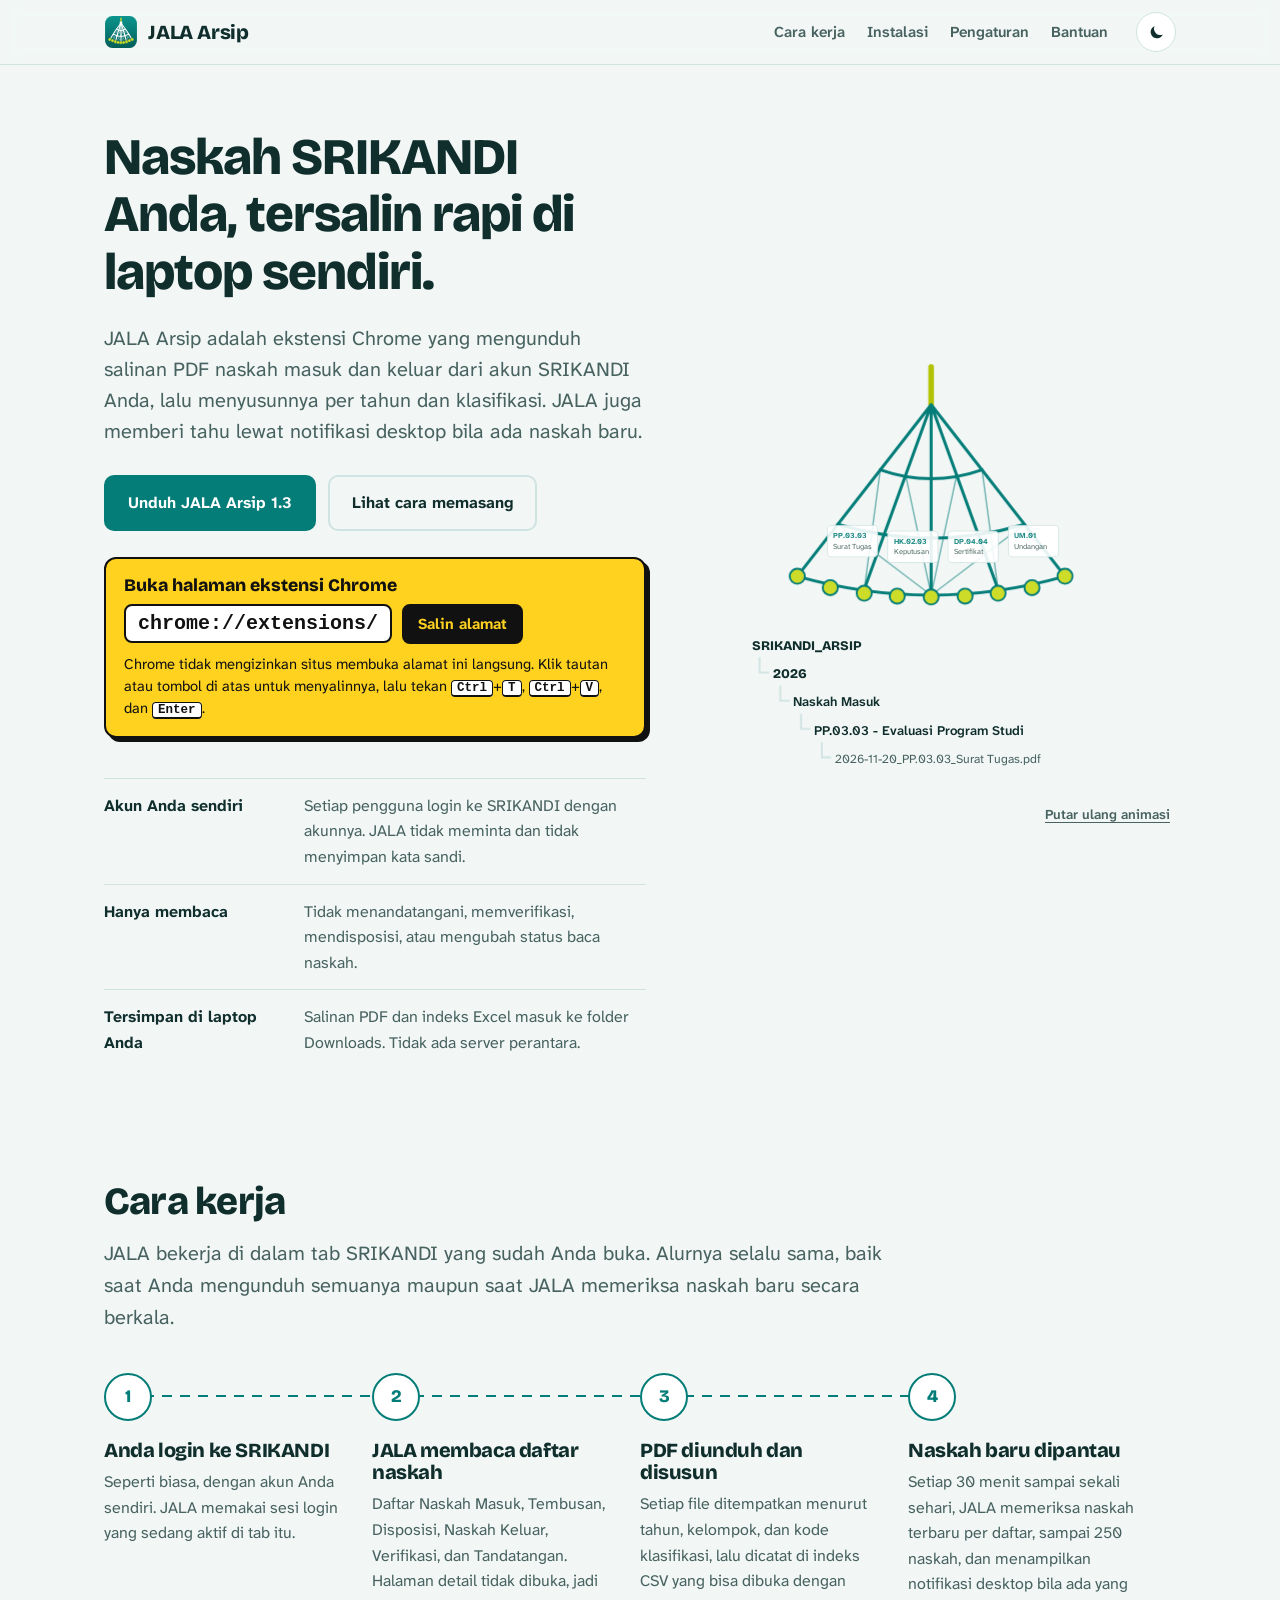
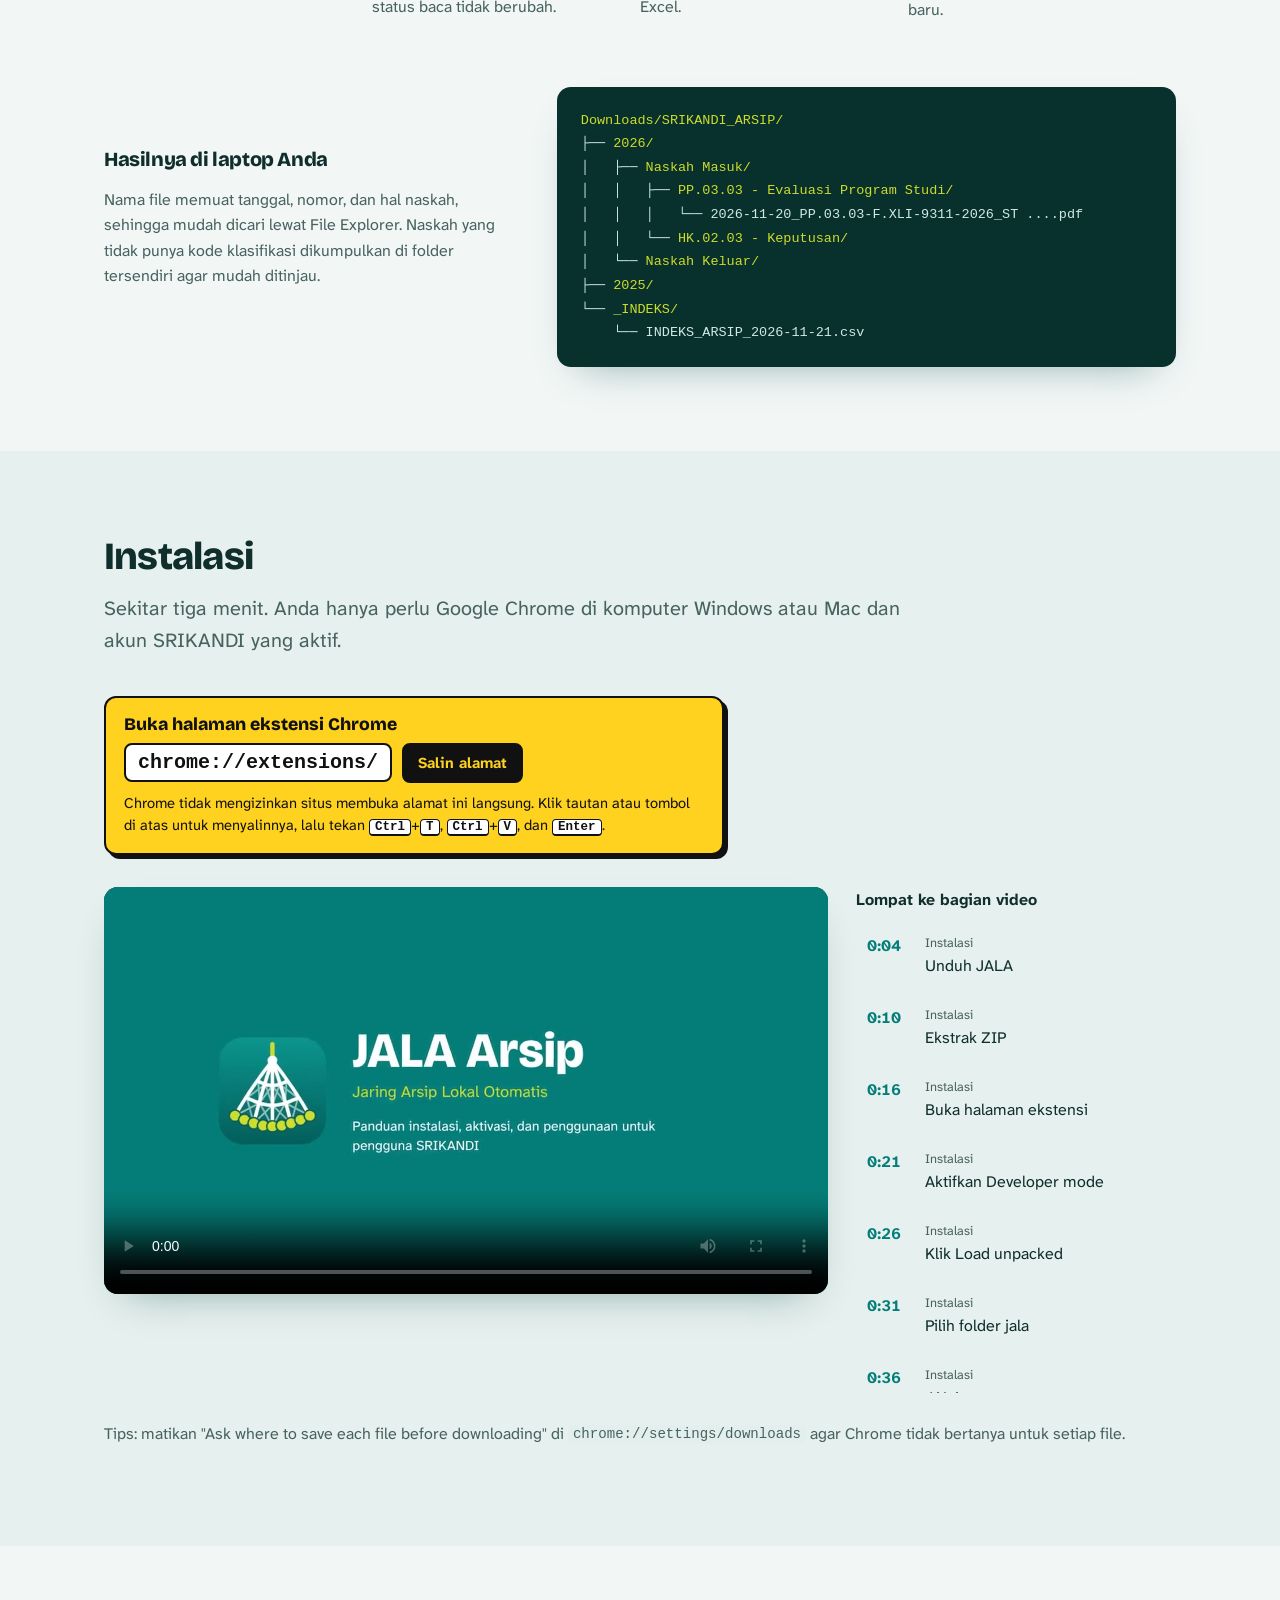
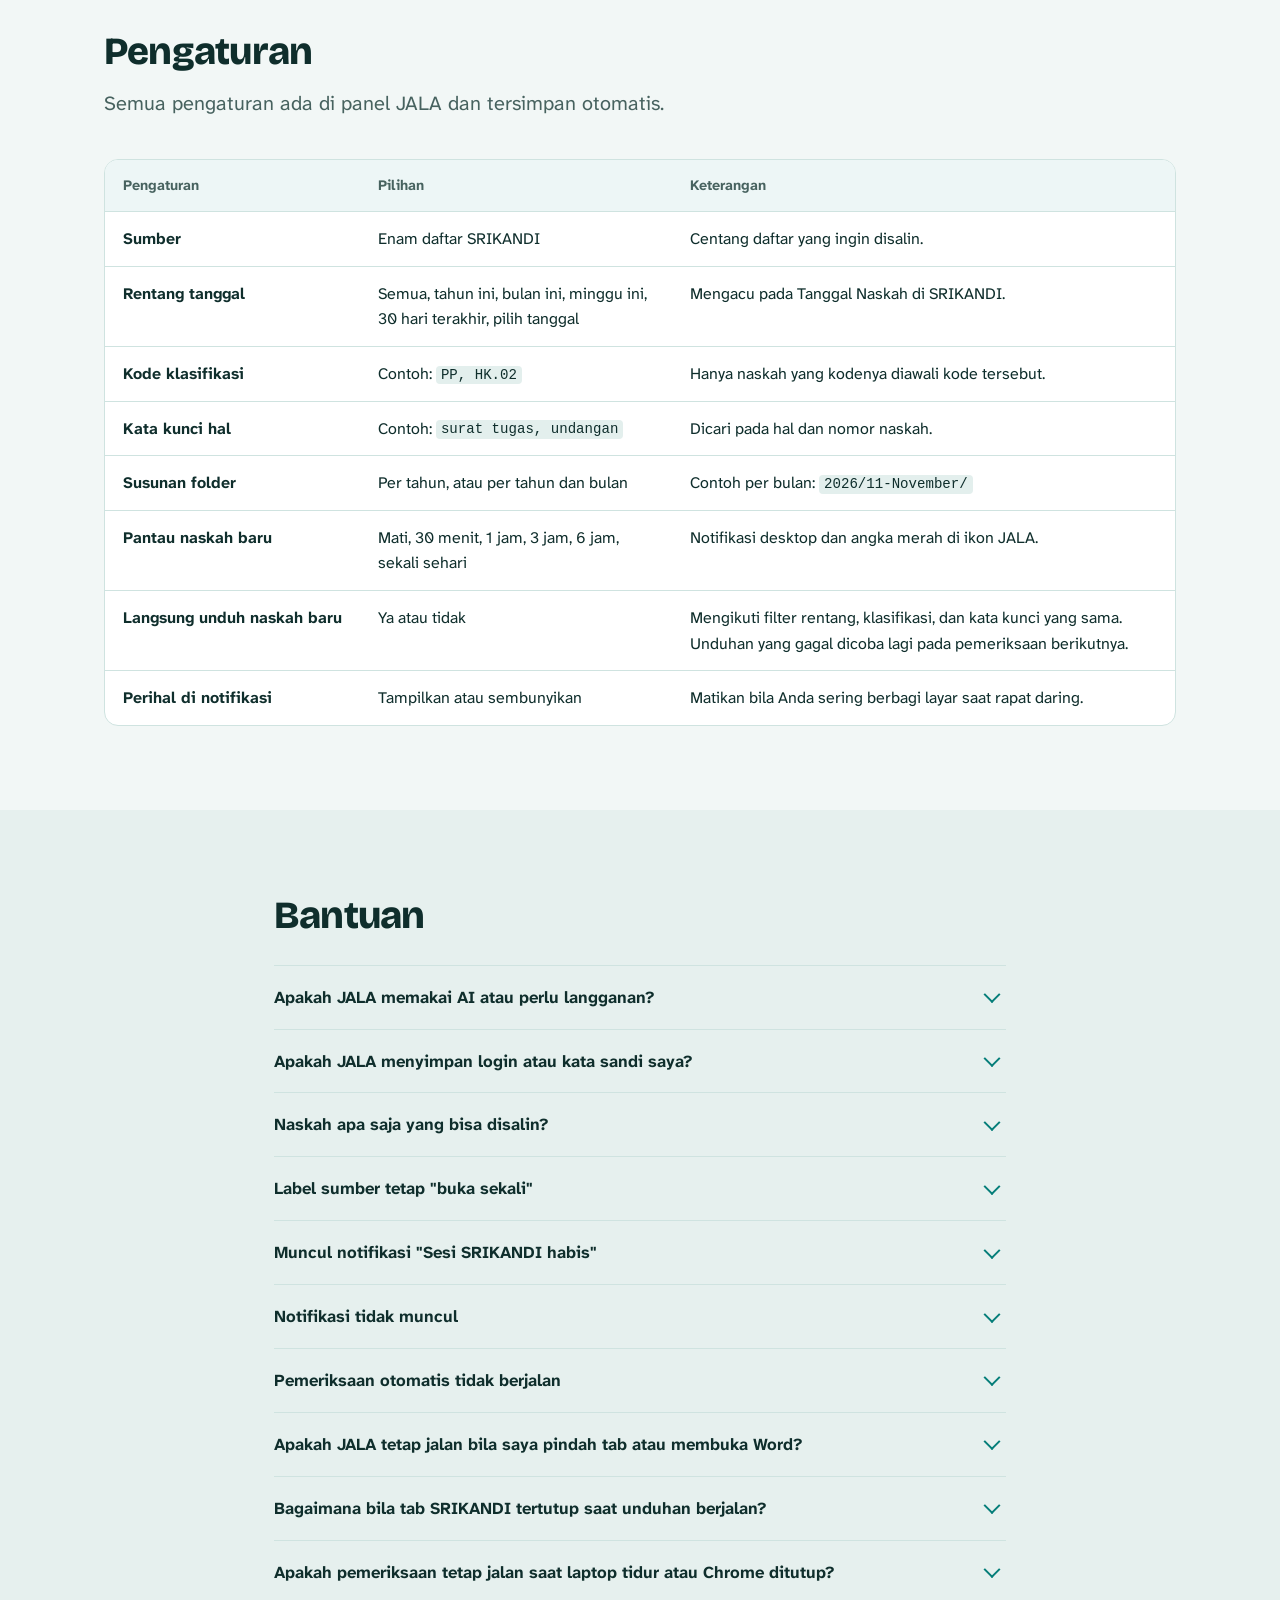
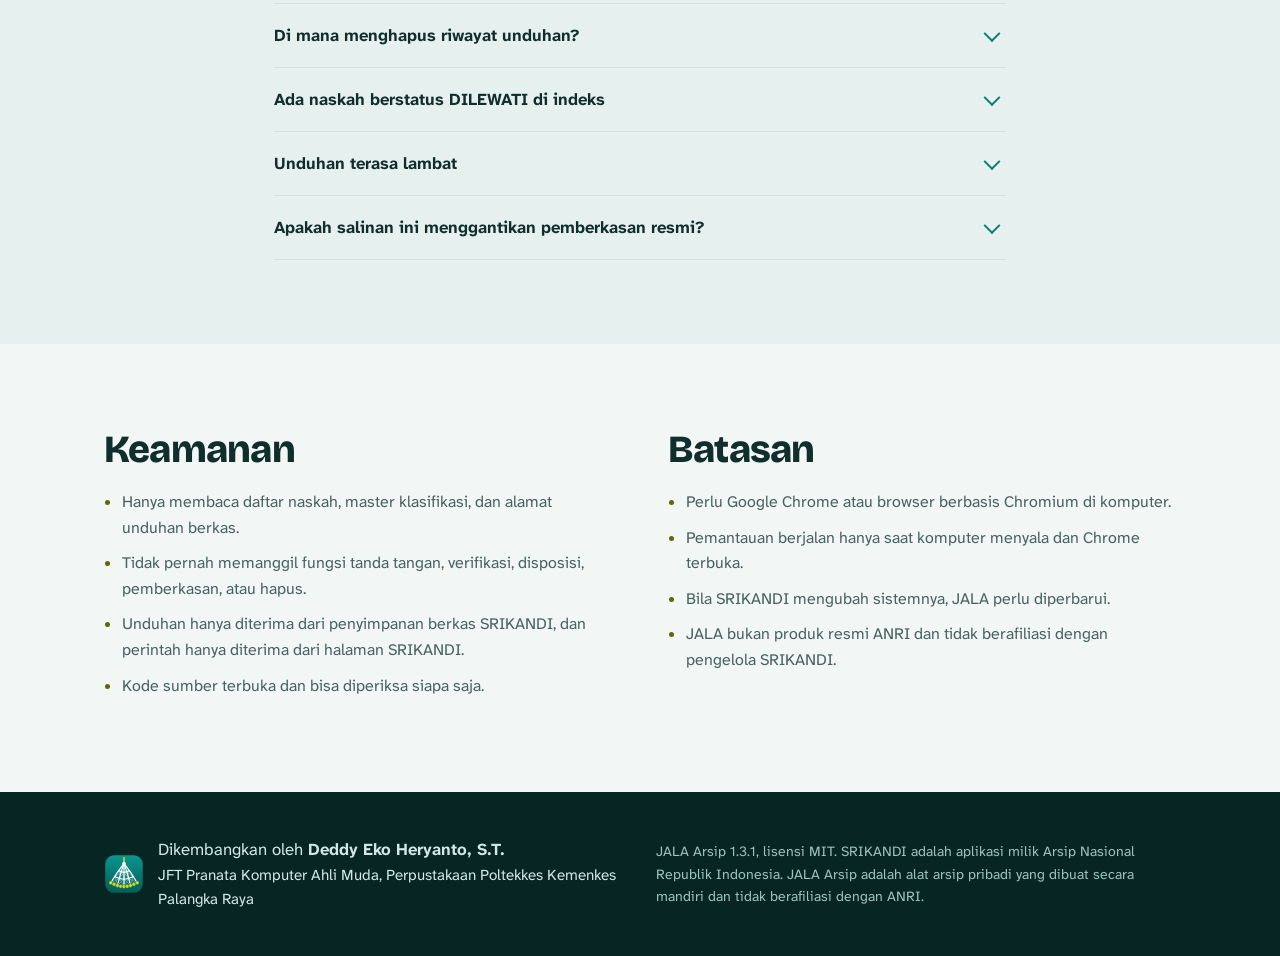
==== commit 4744abfb: "Add files via upload" ====
--- a/docs/index.html
+++ b/docs/index.html
@@ -54,8 +54,16 @@
         <h1>Naskah SRIKANDI Anda, tersalin rapi di laptop sendiri.</h1>
         <p class="lead">JALA Arsip adalah ekstensi Chrome yang mengunduh salinan PDF naskah masuk dan keluar dari akun SRIKANDI Anda, lalu menyusunnya per tahun dan klasifikasi. JALA juga memberi tahu lewat notifikasi desktop bila ada naskah baru.</p>
         <div class="cta">
-          <a class="btn primary" href="download/jala-arsip-v1.3.0.zip" download>Unduh JALA Arsip 1.3</a>
+          <a class="btn primary" href="download/jala-arsip-v1.3.1.zip" download>Unduh JALA Arsip 1.3</a>
           <a class="btn ghost" href="#instalasi">Lihat cara memasang</a>
+        </div>
+        <div class="ext-link" id="ext-hero">
+          <p class="ext-title">Buka halaman ekstensi Chrome</p>
+          <div class="ext-row">
+            <a class="chrome-link" href="chrome://extensions/" target="_blank" rel="noopener" data-copy="chrome://extensions/">chrome://extensions/</a>
+            <button type="button" class="copy-btn" data-copy="chrome://extensions/">Salin alamat</button>
+          </div>
+          <p class="ext-hint" role="status">Chrome tidak mengizinkan situs membuka alamat ini langsung. Klik tautan atau tombol di atas untuk menyalinnya, lalu tekan <kbd>Ctrl</kbd>+<kbd>T</kbd>, <kbd>Ctrl</kbd>+<kbd>V</kbd>, dan <kbd>Enter</kbd>.</p>
         </div>
         <dl class="promise">
           <div><dt>Akun Anda sendiri</dt><dd>Setiap pengguna login ke SRIKANDI dengan akunnya. JALA tidak meminta dan tidak menyimpan kata sandi.</dd></div>
@@ -134,6 +142,15 @@
       <h2>Instalasi</h2>
       <p class="intro">Sekitar tiga menit. Anda hanya perlu Google Chrome di komputer Windows atau Mac dan akun SRIKANDI yang aktif.</p>
 
+      <div class="ext-link" id="ext-install">
+          <p class="ext-title">Buka halaman ekstensi Chrome</p>
+          <div class="ext-row">
+            <a class="chrome-link" href="chrome://extensions/" target="_blank" rel="noopener" data-copy="chrome://extensions/">chrome://extensions/</a>
+            <button type="button" class="copy-btn" data-copy="chrome://extensions/">Salin alamat</button>
+          </div>
+          <p class="ext-hint" role="status">Chrome tidak mengizinkan situs membuka alamat ini langsung. Klik tautan atau tombol di atas untuk menyalinnya, lalu tekan <kbd>Ctrl</kbd>+<kbd>T</kbd>, <kbd>Ctrl</kbd>+<kbd>V</kbd>, dan <kbd>Enter</kbd>.</p>
+        </div>
+
       <div class="player" id="player">
         <video id="video" controls preload="metadata" playsinline poster="media/jala-panduan-poster.jpg">
           <source src="media/jala-panduan.mp4" type="video/mp4">
@@ -230,7 +247,7 @@
         <p>JFT Pranata Komputer Ahli Muda, Perpustakaan Poltekkes Kemenkes Palangka Raya</p>
       </div>
     </div>
-    <p class="legal">JALA Arsip 1.3.0, lisensi MIT. SRIKANDI adalah aplikasi milik Arsip Nasional Republik Indonesia. JALA Arsip adalah alat arsip pribadi yang dibuat secara mandiri dan tidak berafiliasi dengan ANRI.</p>
+    <p class="legal">JALA Arsip 1.3.1, lisensi MIT. SRIKANDI adalah aplikasi milik Arsip Nasional Republik Indonesia. JALA Arsip adalah alat arsip pribadi yang dibuat secara mandiri dan tidak berafiliasi dengan ANRI.</p>
   </div>
 </footer>
 
--- a/docs/assets/style.css
+++ b/docs/assets/style.css
@@ -81,6 +81,20 @@
 .btn.primary:hover { background: color-mix(in srgb, var(--accent) 86%, var(--ink)); }
 .btn.ghost { border-color: var(--line); color: var(--ink); }
 .btn.ghost:hover { border-color: var(--accent); }
+
+/* kotak tautan halaman ekstensi: sengaja mencolok, sama di tema terang dan gelap */
+.ext-link { background: #FFD21F; color: #111111; border: 2px solid #111111; border-radius: 12px; padding: 16px 18px; margin: 26px 0 0; max-width: 620px; box-shadow: 4px 4px 0 #111111; }
+#ext-install { margin: 0 0 32px; }
+.ext-title { margin: 0 0 8px; font: 800 1.1rem var(--f-display); }
+.ext-row { display: flex; flex-wrap: wrap; gap: 10px; align-items: center; }
+.chrome-link { font: 700 1.25rem ui-monospace, "Cascadia Mono", Consolas, monospace; color: #111111; background: #FFFFFF; border: 2px solid #111111; border-radius: 8px; padding: 6px 12px; text-decoration: none; }
+.chrome-link:hover { background: #FFF6CC; }
+.copy-btn { font: 700 .95rem var(--f-body); background: #111111; color: #FFD21F; border: 2px solid #111111; border-radius: 8px; padding: 8px 14px; cursor: pointer; }
+.copy-btn:hover { background: #333333; }
+.ext-link :focus-visible { outline: 3px solid #047D78; outline-offset: 3px; }
+.ext-hint { margin: 10px 0 0; font-size: .92rem; line-height: 1.5; }
+.ext-hint.done { font-weight: 700; }
+kbd { font: 700 .85em ui-monospace, Consolas, monospace; background: #FFFFFF; color: #111111; border: 1px solid #111111; border-bottom-width: 2px; border-radius: 4px; padding: 0 5px; }
 
 /* hero */
 .hero { padding: 64px 0 40px; overflow: hidden; }
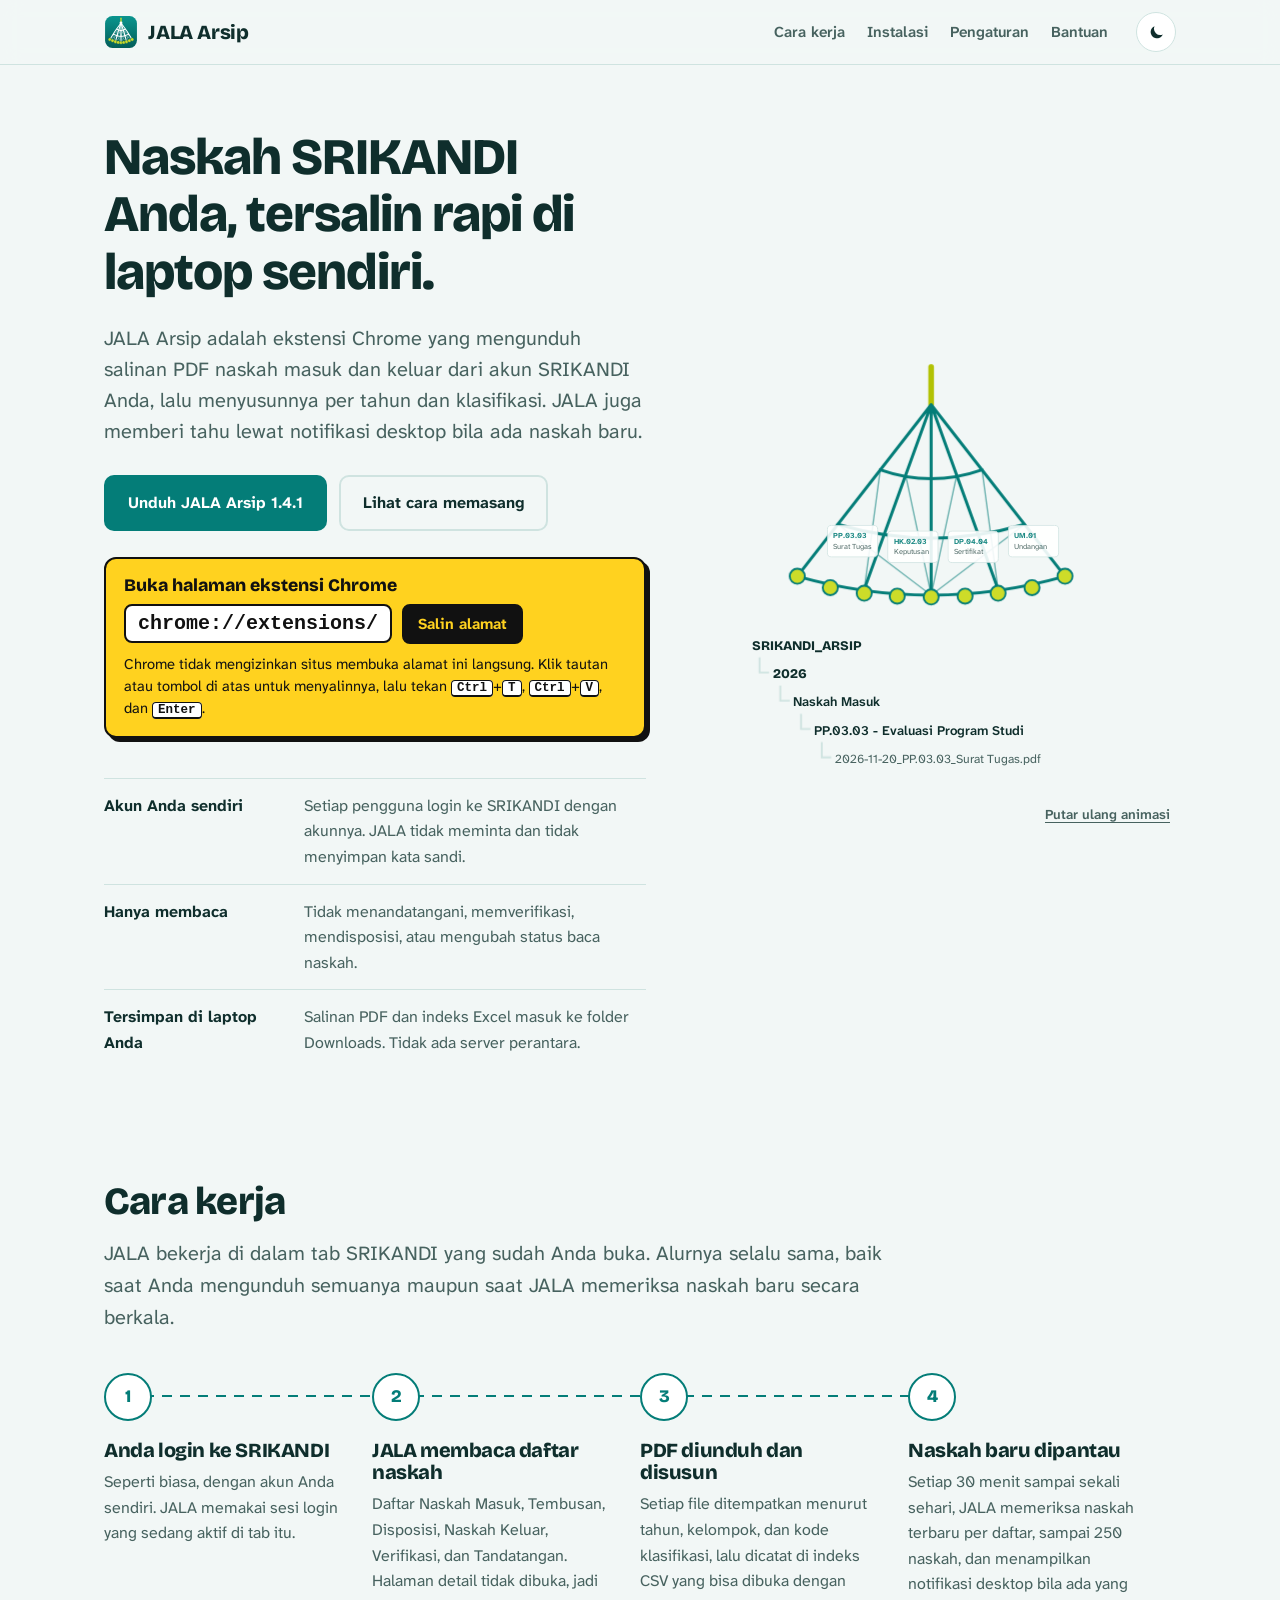
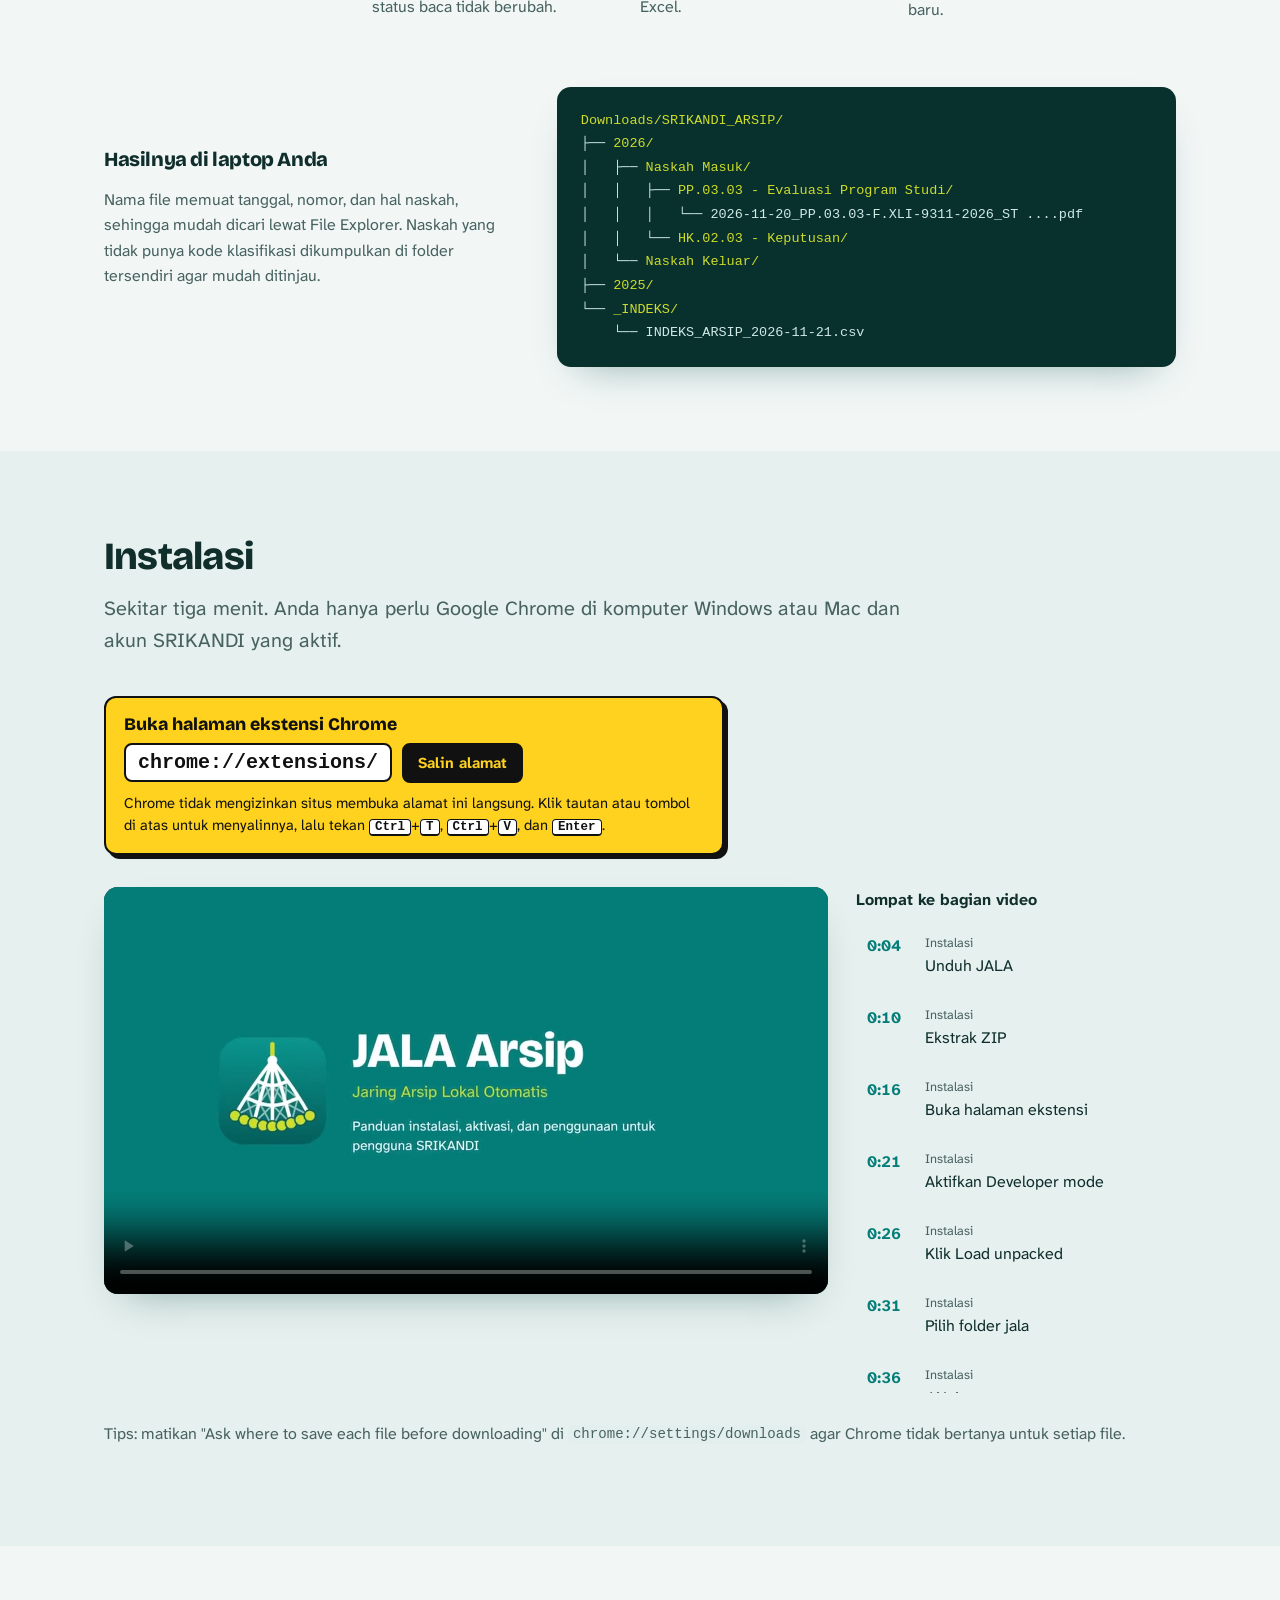
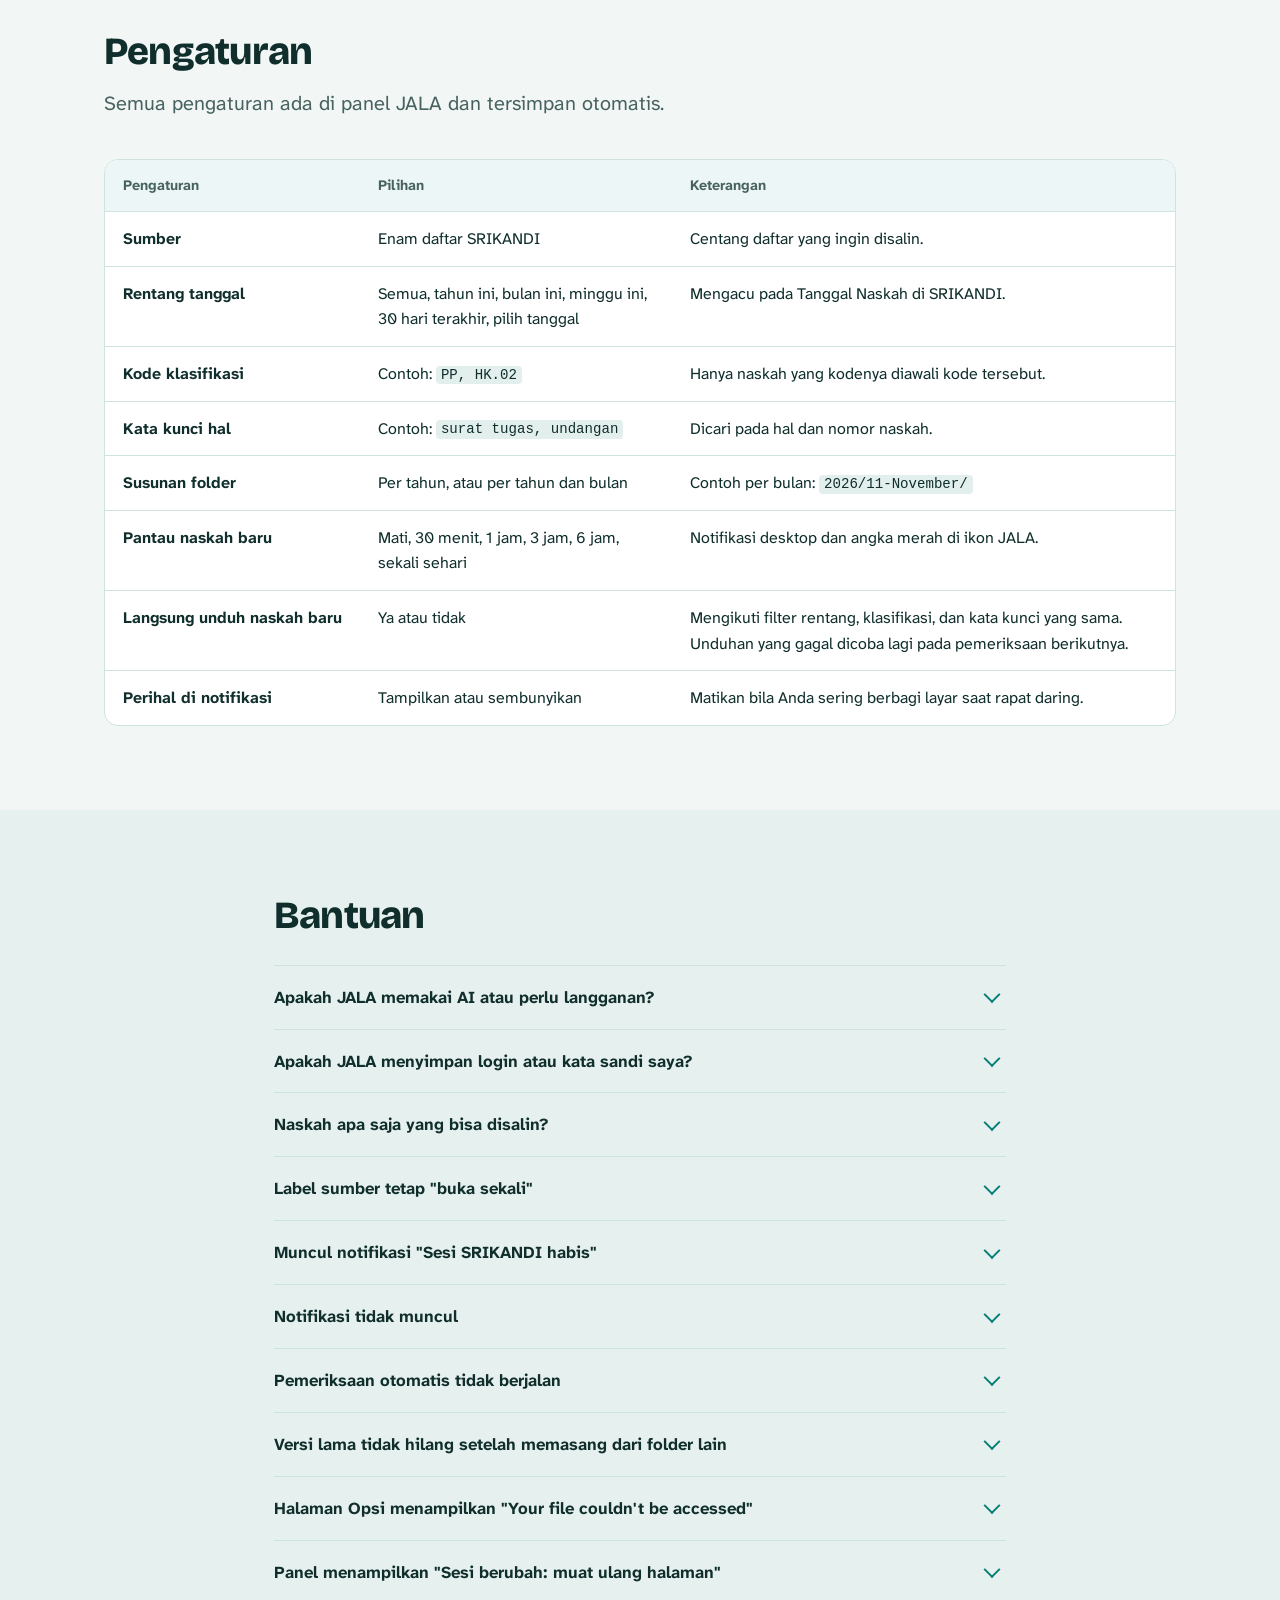
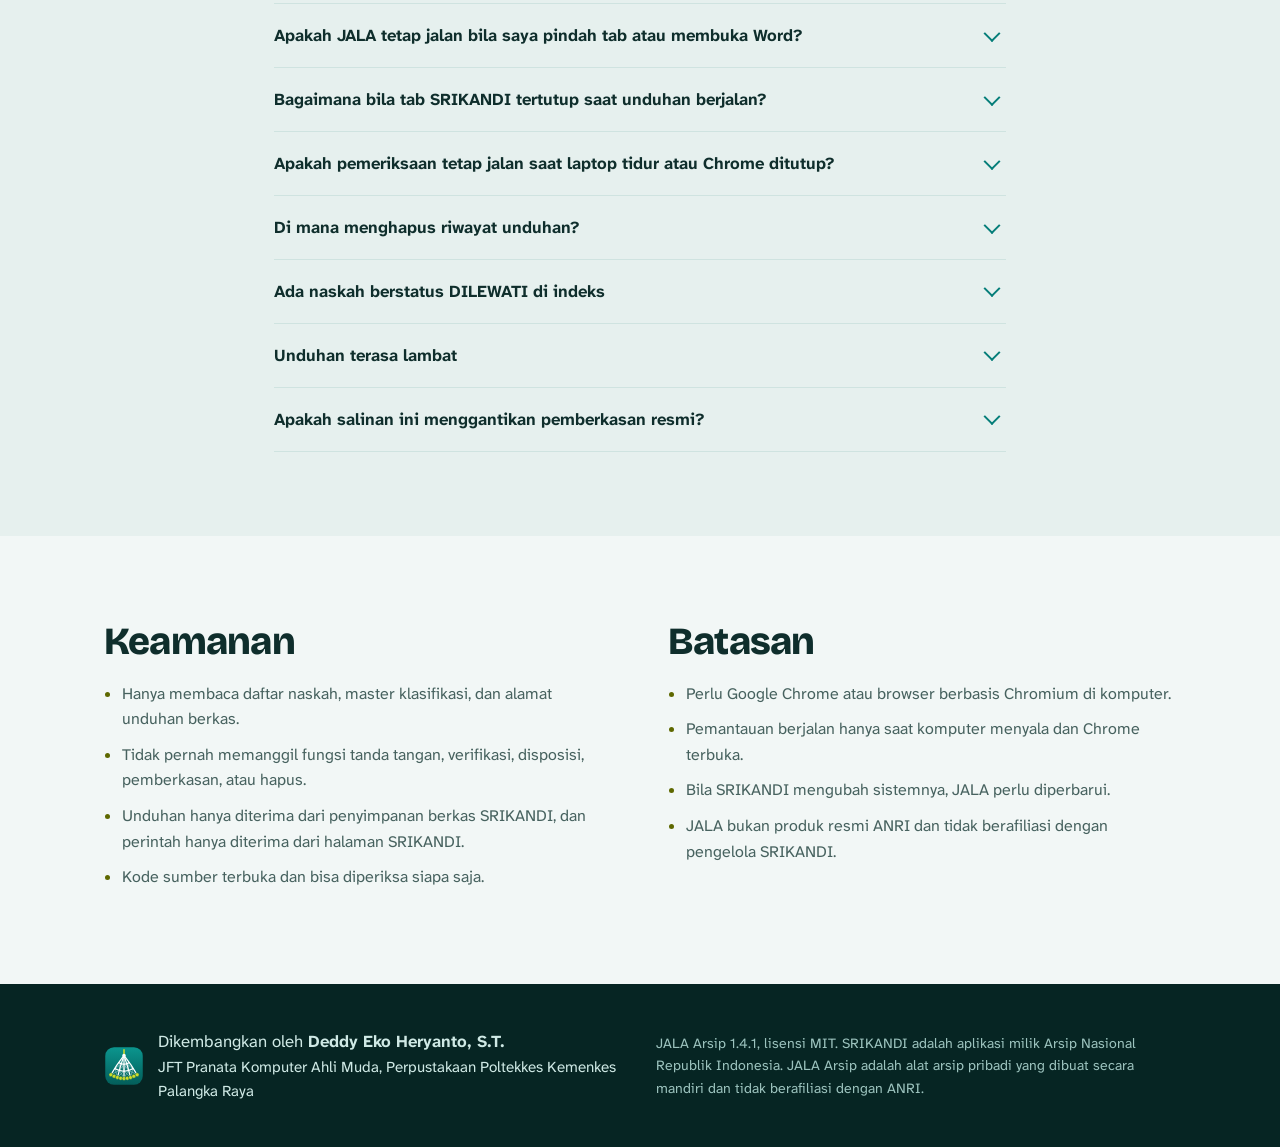
==== commit 1c1cacc7: "Add files via upload" ====
--- a/docs/index.html
+++ b/docs/index.html
@@ -54,7 +54,7 @@
         <h1>Naskah SRIKANDI Anda, tersalin rapi di laptop sendiri.</h1>
         <p class="lead">JALA Arsip adalah ekstensi Chrome yang mengunduh salinan PDF naskah masuk dan keluar dari akun SRIKANDI Anda, lalu menyusunnya per tahun dan klasifikasi. JALA juga memberi tahu lewat notifikasi desktop bila ada naskah baru.</p>
         <div class="cta">
-          <a class="btn primary" href="download/jala-arsip-v1.3.1.zip" download>Unduh JALA Arsip 1.3</a>
+          <a class="btn primary" href="download/jala-arsip-v1.4.1.zip" download>Unduh JALA Arsip 1.4.1</a>
           <a class="btn ghost" href="#instalasi">Lihat cara memasang</a>
         </div>
         <div class="ext-link" id="ext-hero">
@@ -202,6 +202,9 @@
         <details><summary>Muncul notifikasi "Sesi SRIKANDI habis"</summary><p>Login ulang ke SRIKANDI di Chrome. Pemeriksaan berikutnya akan berjalan normal. JALA tidak bisa login sendiri karena memang tidak menyimpan kata sandi.</p></details>
         <details><summary>Notifikasi tidak muncul</summary><p>Klik Tes notifikasi di panel JALA. Kalau tetap tidak muncul, buka Settings Windows, lalu System, Notifications, dan pastikan Google Chrome aktif serta mode Do not disturb mati.</p></details>
         <details><summary>Pemeriksaan otomatis tidak berjalan</summary><p>Pemeriksaan hanya berjalan saat komputer menyala dan Chrome terbuka. Kalau laptop tidur atau Chrome ditutup, pemeriksaan dilanjutkan pada jadwal berikutnya.</p></details>
+        <details><summary>Versi lama tidak hilang setelah memasang dari folder lain</summary><p>Versi sebelum 1.4 belum punya ID tetap, jadi setiap folder dianggap ekstensi berbeda. Buka chrome://extensions dan klik Remove pada semua JALA versi lama. Mulai 1.4, ID-nya tetap (bgpfanedbfemacdgbgbnhmjmgaaahagp), sehingga memasang dari folder lain langsung menggantikan versi sebelumnya.</p></details>
+        <details><summary>Halaman Opsi menampilkan "Your file couldn't be accessed"</summary><p>JALA itu terpasang dari folder yang sudah dipindah, dihapus, atau isinya ditimpa versi lain. Hapus entrinya di chrome://extensions, lalu pasang ulang dari folder yang tetap dan jangan dipindahkan selama JALA dipakai.</p></details>
+        <details><summary>Panel menampilkan "Sesi berubah: muat ulang halaman"</summary><p>JALA mendeteksi token sesi yang berbeda di halaman yang sama dan berhenti demi keamanan. Tekan F5 di tab SRIKANDI, lalu jalankan lagi.</p></details>
         <details><summary>Apakah JALA tetap jalan bila saya pindah tab atau membuka Word?</summary><p>Ya. Pindah tab atau membuka aplikasi lain seperti Word tidak menghentikan JALA, selama Chrome tetap terbuka dan tab SRIKANDI tidak ditutup. Tab di latar belakang bisa berjalan lebih lambat.</p></details>
         <details><summary>Bagaimana bila tab SRIKANDI tertutup saat unduhan berjalan?</summary><p>Antrean unduhan ikut berhenti. File yang sudah selesai tetap ada. Buka lagi SRIKANDI, klik JALA, lalu klik Mulai unduh: file yang sudah tersimpan dilewati dan proses dilanjutkan. Untuk pemantauan terjadwal, JALA bisa membuka tab SRIKANDI sendiri di latar belakang bila opsi itu aktif.</p></details>
         <details><summary>Apakah pemeriksaan tetap jalan saat laptop tidur atau Chrome ditutup?</summary><p>Tidak. JALA tidak membangunkan komputer. Pemeriksaan dilanjutkan pada jadwal berikutnya setelah Chrome kembali aktif.</p></details>
@@ -247,7 +250,7 @@
         <p>JFT Pranata Komputer Ahli Muda, Perpustakaan Poltekkes Kemenkes Palangka Raya</p>
       </div>
     </div>
-    <p class="legal">JALA Arsip 1.3.1, lisensi MIT. SRIKANDI adalah aplikasi milik Arsip Nasional Republik Indonesia. JALA Arsip adalah alat arsip pribadi yang dibuat secara mandiri dan tidak berafiliasi dengan ANRI.</p>
+    <p class="legal">JALA Arsip 1.4.1, lisensi MIT. SRIKANDI adalah aplikasi milik Arsip Nasional Republik Indonesia. JALA Arsip adalah alat arsip pribadi yang dibuat secara mandiri dan tidak berafiliasi dengan ANRI.</p>
   </div>
 </footer>
 
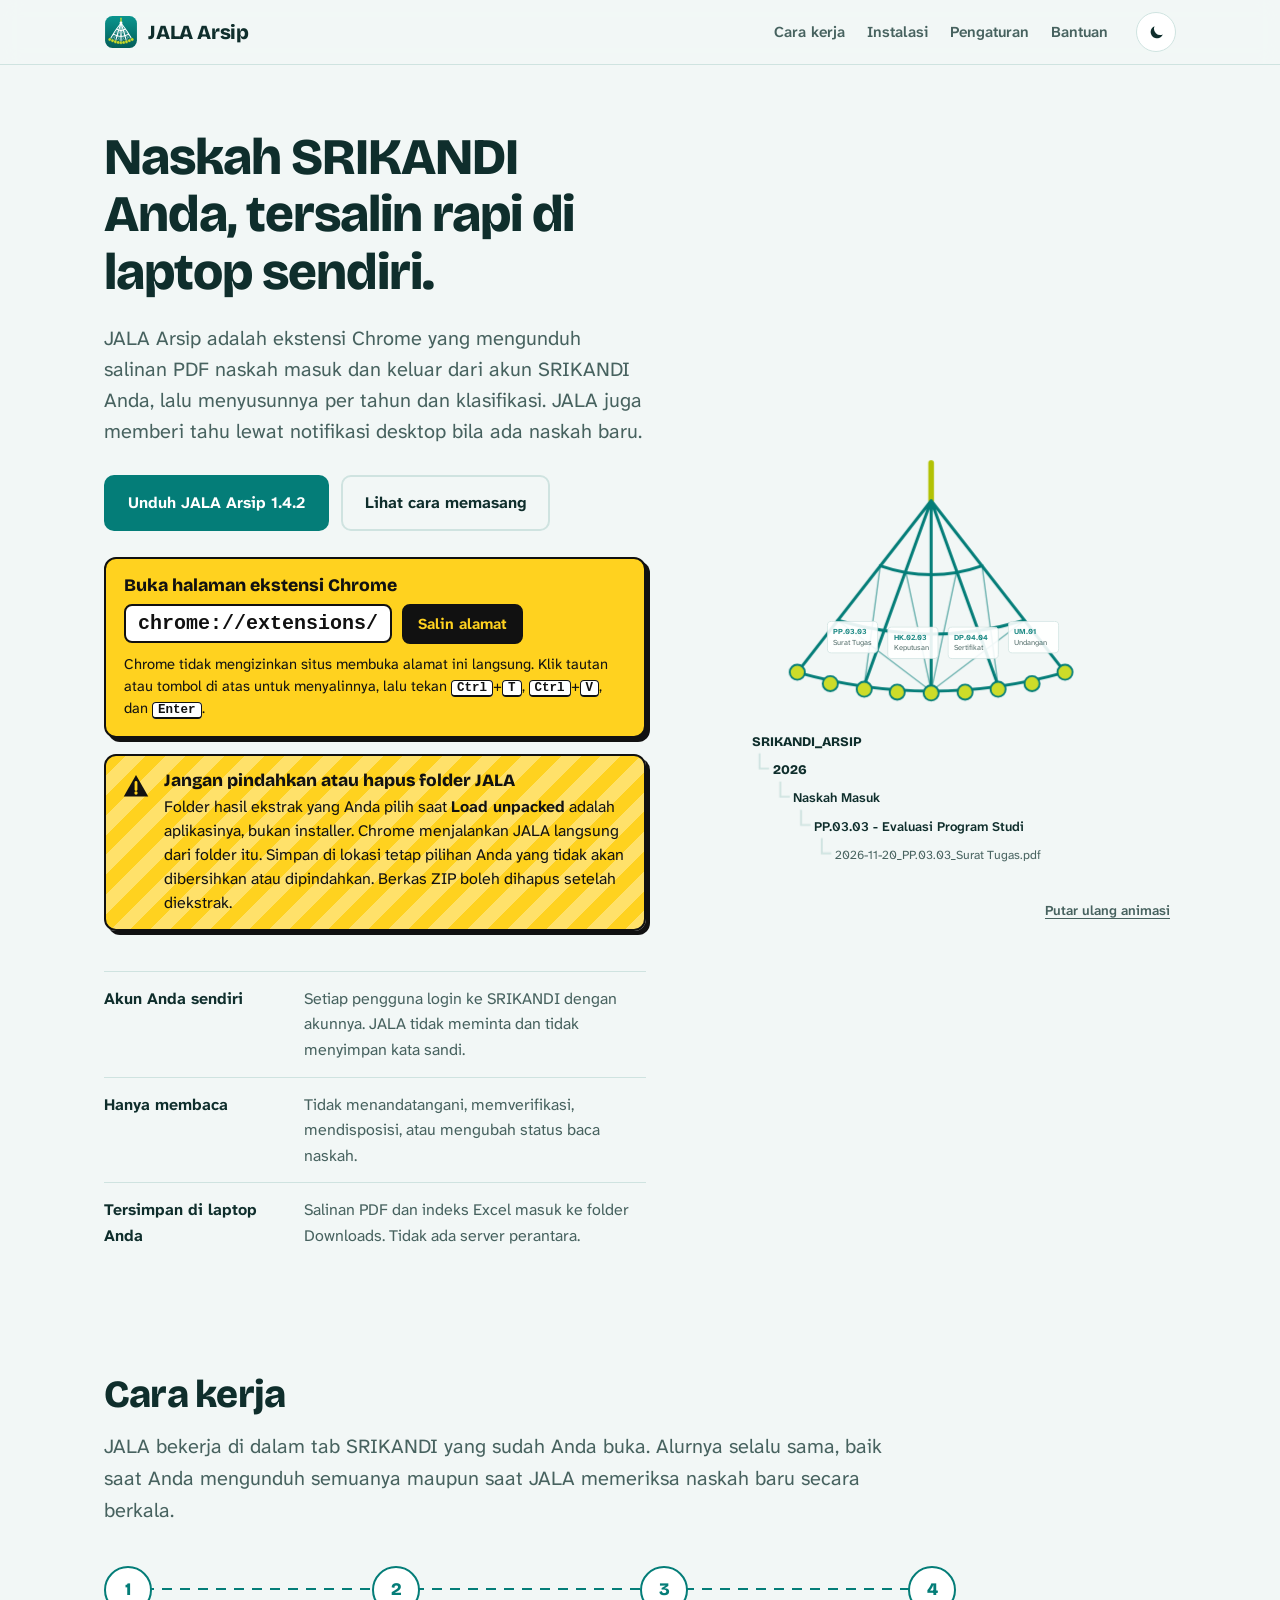
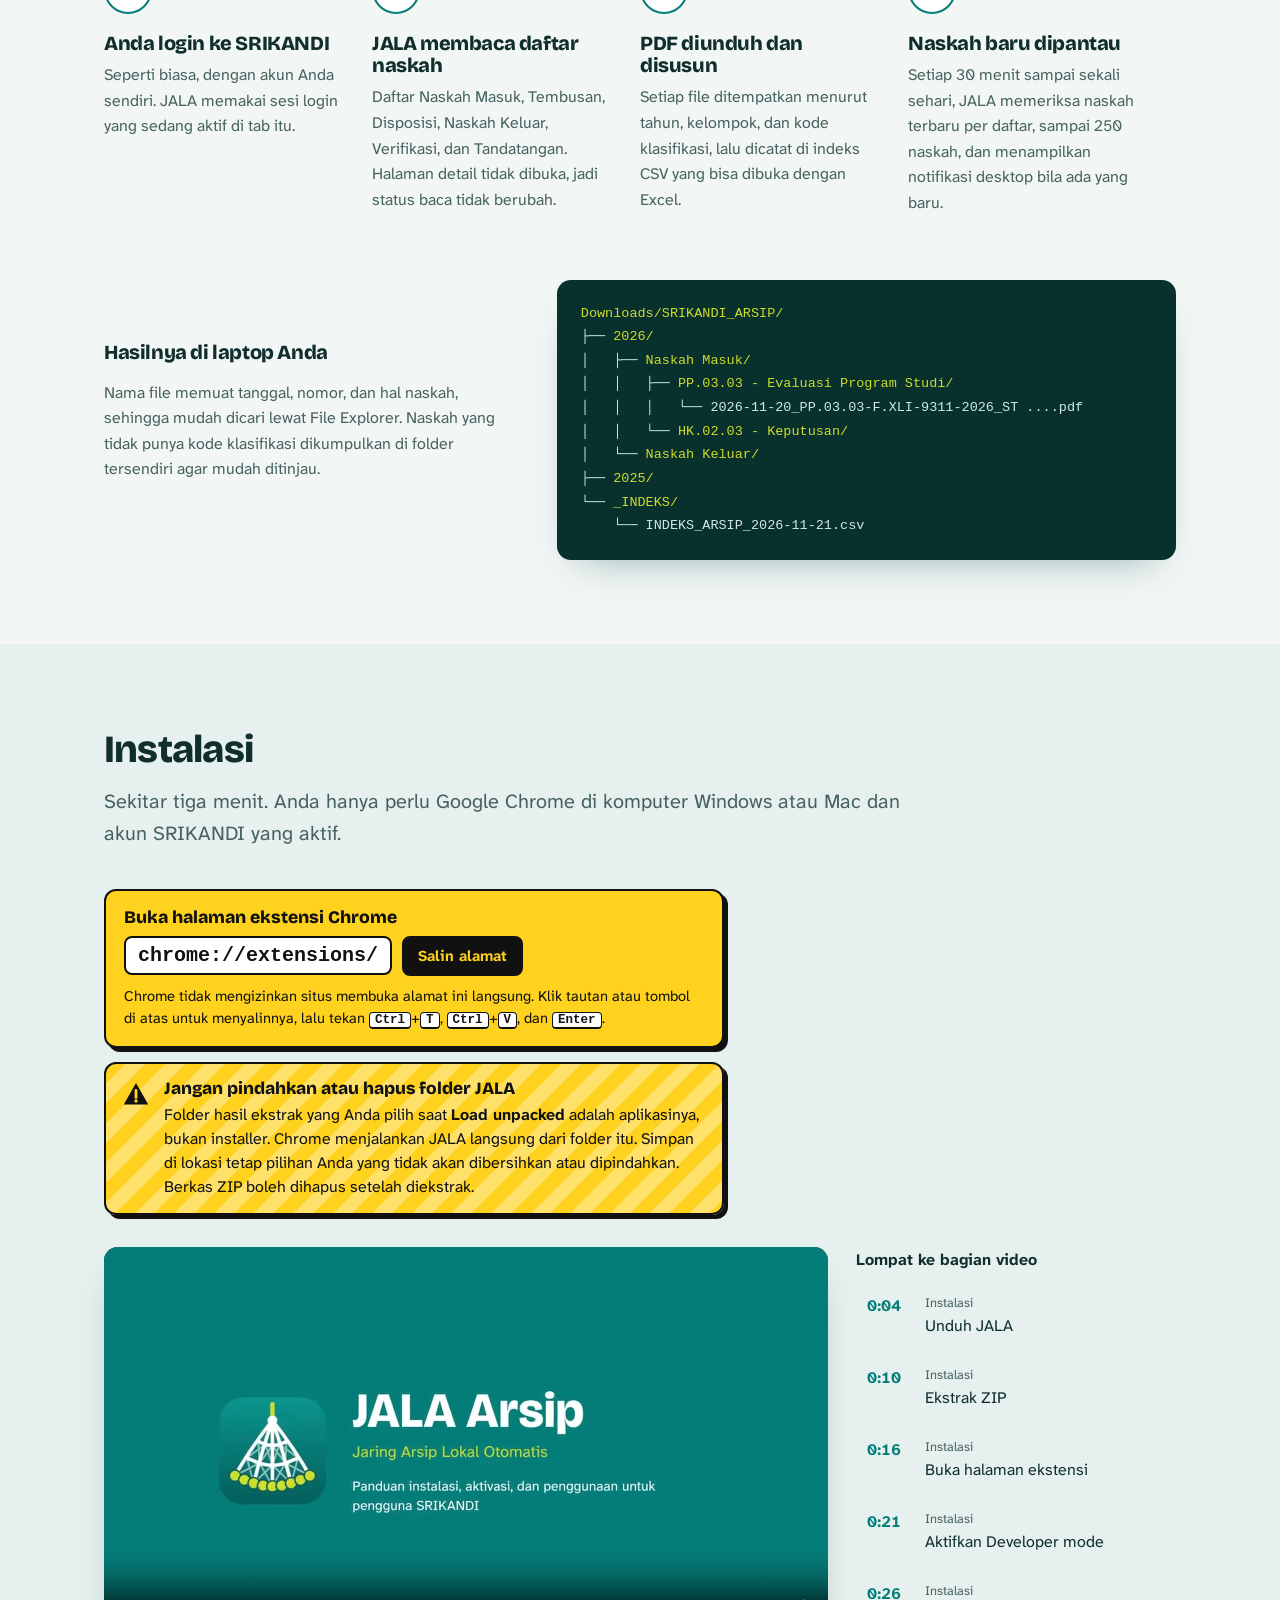
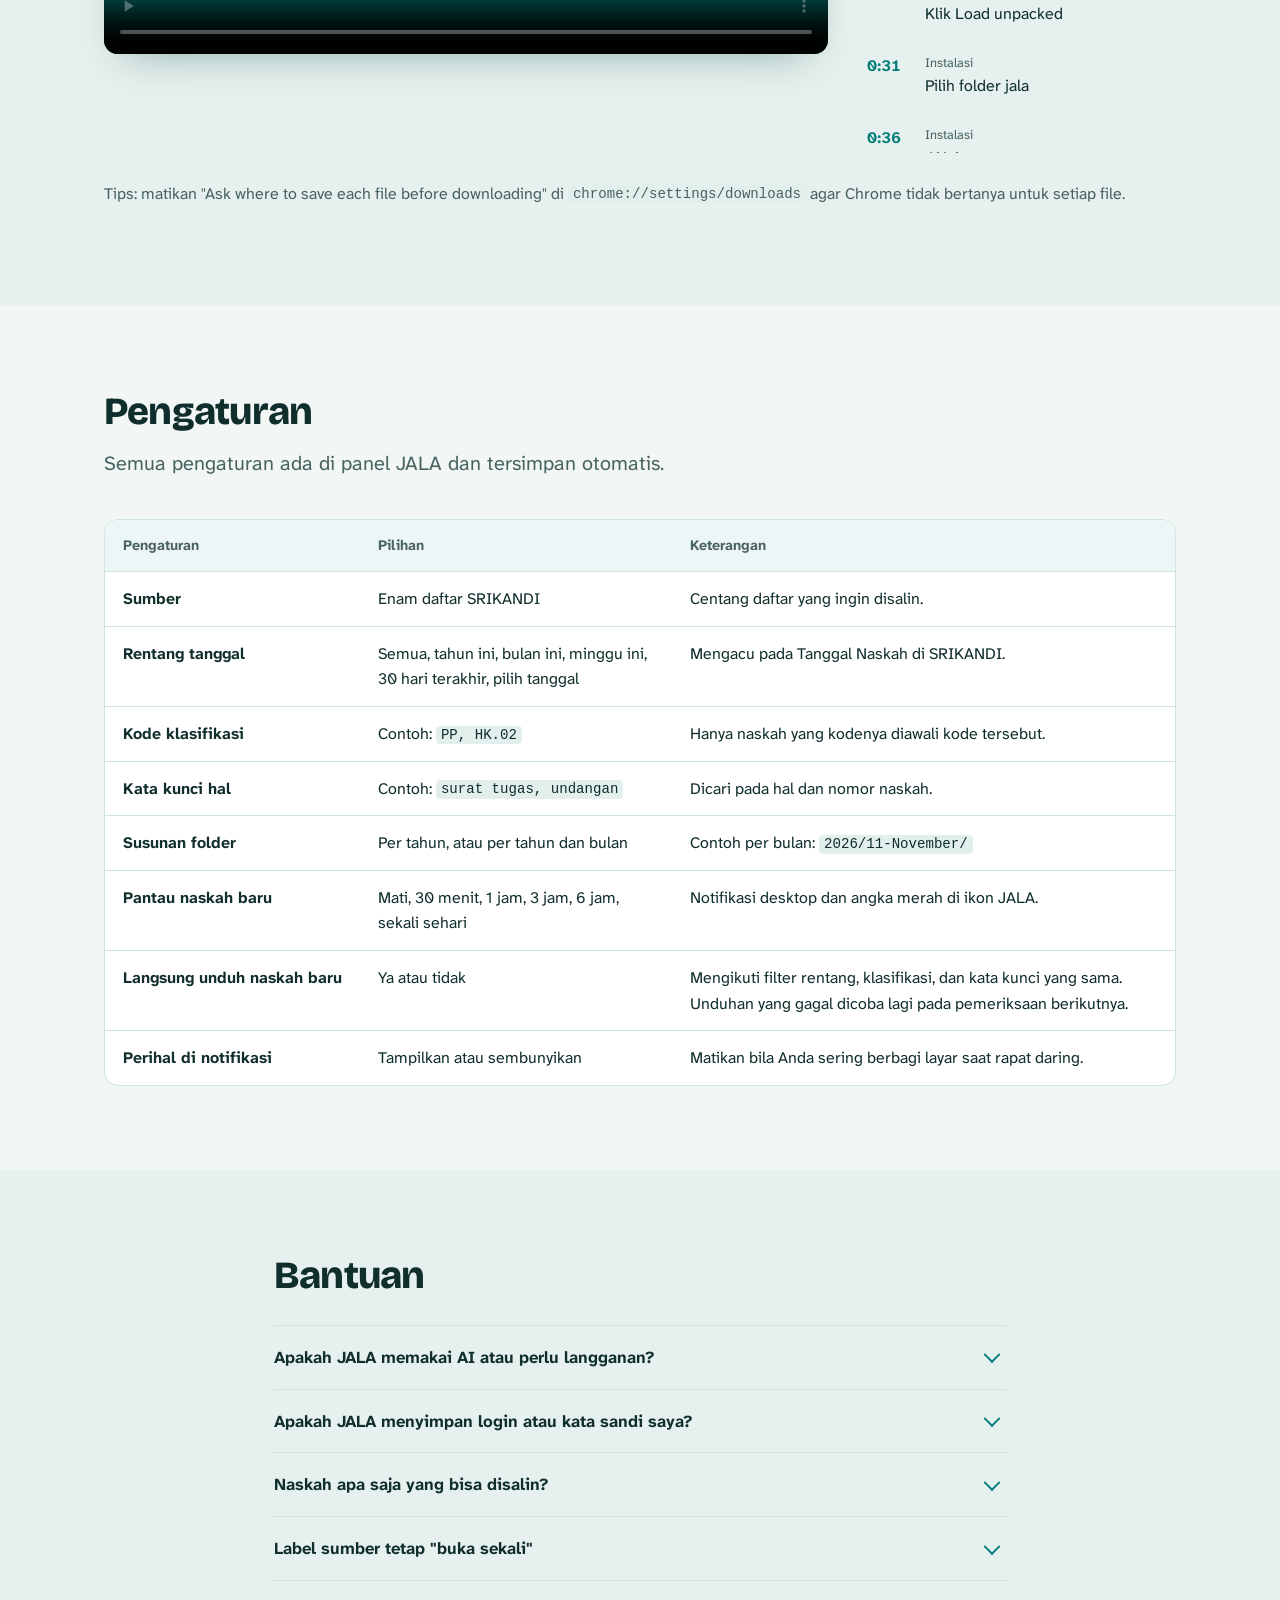
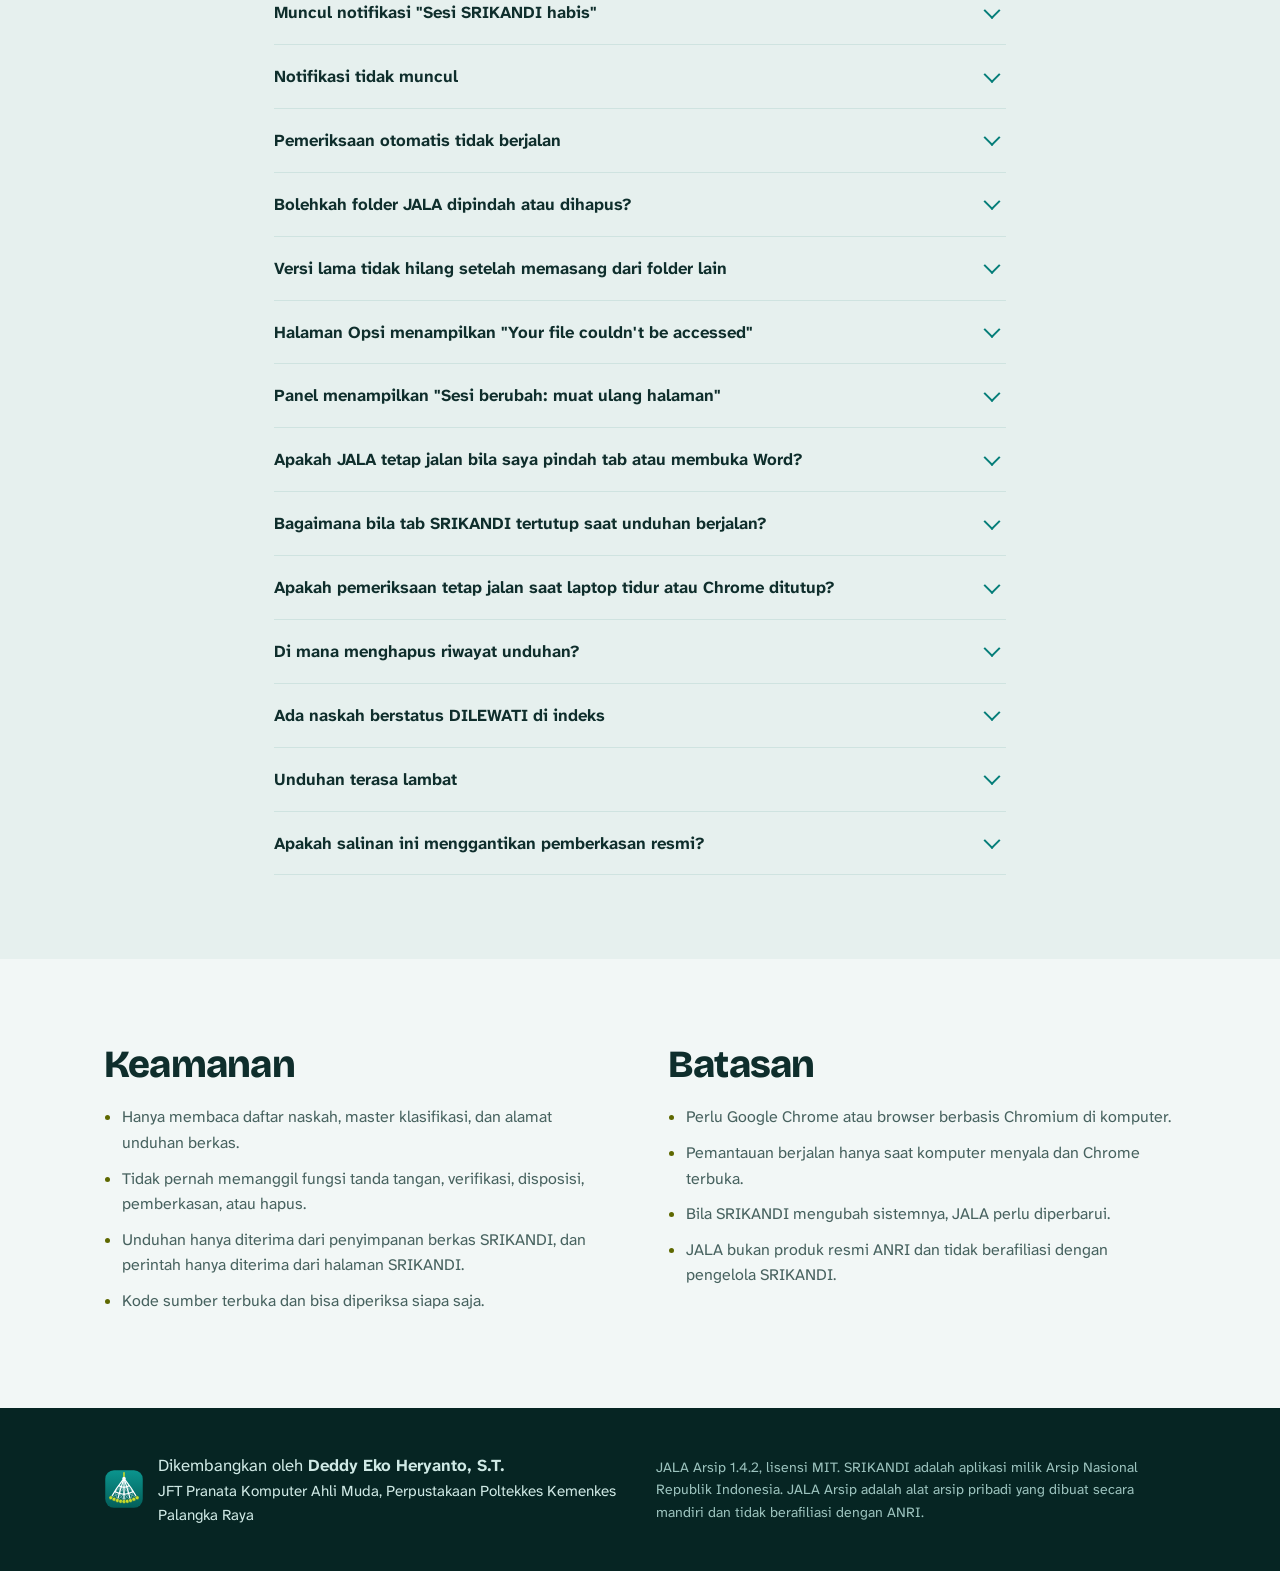
==== commit 38e9f7ec: "Add files via upload" ====
--- a/docs/index.html
+++ b/docs/index.html
@@ -54,7 +54,7 @@
         <h1>Naskah SRIKANDI Anda, tersalin rapi di laptop sendiri.</h1>
         <p class="lead">JALA Arsip adalah ekstensi Chrome yang mengunduh salinan PDF naskah masuk dan keluar dari akun SRIKANDI Anda, lalu menyusunnya per tahun dan klasifikasi. JALA juga memberi tahu lewat notifikasi desktop bila ada naskah baru.</p>
         <div class="cta">
-          <a class="btn primary" href="download/jala-arsip-v1.4.1.zip" download>Unduh JALA Arsip 1.4.1</a>
+          <a class="btn primary" href="download/jala-arsip-v1.4.2.zip" download>Unduh JALA Arsip 1.4.2</a>
           <a class="btn ghost" href="#instalasi">Lihat cara memasang</a>
         </div>
         <div class="ext-link" id="ext-hero">
@@ -64,6 +64,13 @@
             <button type="button" class="copy-btn" data-copy="chrome://extensions/">Salin alamat</button>
           </div>
           <p class="ext-hint" role="status">Chrome tidak mengizinkan situs membuka alamat ini langsung. Klik tautan atau tombol di atas untuk menyalinnya, lalu tekan <kbd>Ctrl</kbd>+<kbd>T</kbd>, <kbd>Ctrl</kbd>+<kbd>V</kbd>, dan <kbd>Enter</kbd>.</p>
+        </div>
+        <div class="folder-warn" id="warn-hero" role="note">
+          <svg viewBox="0 0 24 24" width="28" height="28" aria-hidden="true"><path d="M12 2.5 22.5 21h-21z" fill="#111111"/><path d="M12 9v6" stroke="#FFD21F" stroke-width="2.4" stroke-linecap="round"/><circle cx="12" cy="18" r="1.4" fill="#FFD21F"/></svg>
+          <div>
+            <p class="fw-title">Jangan pindahkan atau hapus folder JALA</p>
+            <p>Folder hasil ekstrak yang Anda pilih saat <b>Load unpacked</b> adalah aplikasinya, bukan installer. Chrome menjalankan JALA langsung dari folder itu. Simpan di lokasi tetap pilihan Anda yang tidak akan dibersihkan atau dipindahkan. Berkas ZIP boleh dihapus setelah diekstrak.</p>
+          </div>
         </div>
         <dl class="promise">
           <div><dt>Akun Anda sendiri</dt><dd>Setiap pengguna login ke SRIKANDI dengan akunnya. JALA tidak meminta dan tidak menyimpan kata sandi.</dd></div>
@@ -150,6 +157,13 @@
           </div>
           <p class="ext-hint" role="status">Chrome tidak mengizinkan situs membuka alamat ini langsung. Klik tautan atau tombol di atas untuk menyalinnya, lalu tekan <kbd>Ctrl</kbd>+<kbd>T</kbd>, <kbd>Ctrl</kbd>+<kbd>V</kbd>, dan <kbd>Enter</kbd>.</p>
         </div>
+        <div class="folder-warn" id="warn-install" role="note">
+          <svg viewBox="0 0 24 24" width="28" height="28" aria-hidden="true"><path d="M12 2.5 22.5 21h-21z" fill="#111111"/><path d="M12 9v6" stroke="#FFD21F" stroke-width="2.4" stroke-linecap="round"/><circle cx="12" cy="18" r="1.4" fill="#FFD21F"/></svg>
+          <div>
+            <p class="fw-title">Jangan pindahkan atau hapus folder JALA</p>
+            <p>Folder hasil ekstrak yang Anda pilih saat <b>Load unpacked</b> adalah aplikasinya, bukan installer. Chrome menjalankan JALA langsung dari folder itu. Simpan di lokasi tetap pilihan Anda yang tidak akan dibersihkan atau dipindahkan. Berkas ZIP boleh dihapus setelah diekstrak.</p>
+          </div>
+        </div>
 
       <div class="player" id="player">
         <video id="video" controls preload="metadata" playsinline poster="media/jala-panduan-poster.jpg">
@@ -202,6 +216,7 @@
         <details><summary>Muncul notifikasi "Sesi SRIKANDI habis"</summary><p>Login ulang ke SRIKANDI di Chrome. Pemeriksaan berikutnya akan berjalan normal. JALA tidak bisa login sendiri karena memang tidak menyimpan kata sandi.</p></details>
         <details><summary>Notifikasi tidak muncul</summary><p>Klik Tes notifikasi di panel JALA. Kalau tetap tidak muncul, buka Settings Windows, lalu System, Notifications, dan pastikan Google Chrome aktif serta mode Do not disturb mati.</p></details>
         <details><summary>Pemeriksaan otomatis tidak berjalan</summary><p>Pemeriksaan hanya berjalan saat komputer menyala dan Chrome terbuka. Kalau laptop tidur atau Chrome ditutup, pemeriksaan dilanjutkan pada jadwal berikutnya.</p></details>
+        <details><summary>Bolehkah folder JALA dipindah atau dihapus?</summary><p>Tidak, selama JALA dipakai. Chrome menjalankan JALA langsung dari folder itu. Bila terlanjur dipindah, klik Load unpacked di chrome://extensions dan pilih folder di lokasi barunya. Mulai versi 1.4, kartu lama otomatis tergantikan dan riwayat tetap tersimpan. Yang boleh dihapus hanyalah berkas ZIP hasil unduhan.</p></details>
         <details><summary>Versi lama tidak hilang setelah memasang dari folder lain</summary><p>Versi sebelum 1.4 belum punya ID tetap, jadi setiap folder dianggap ekstensi berbeda. Buka chrome://extensions dan klik Remove pada semua JALA versi lama. Mulai 1.4, ID-nya tetap (bgpfanedbfemacdgbgbnhmjmgaaahagp), sehingga memasang dari folder lain langsung menggantikan versi sebelumnya.</p></details>
         <details><summary>Halaman Opsi menampilkan "Your file couldn't be accessed"</summary><p>JALA itu terpasang dari folder yang sudah dipindah, dihapus, atau isinya ditimpa versi lain. Hapus entrinya di chrome://extensions, lalu pasang ulang dari folder yang tetap dan jangan dipindahkan selama JALA dipakai.</p></details>
         <details><summary>Panel menampilkan "Sesi berubah: muat ulang halaman"</summary><p>JALA mendeteksi token sesi yang berbeda di halaman yang sama dan berhenti demi keamanan. Tekan F5 di tab SRIKANDI, lalu jalankan lagi.</p></details>
@@ -250,7 +265,7 @@
         <p>JFT Pranata Komputer Ahli Muda, Perpustakaan Poltekkes Kemenkes Palangka Raya</p>
       </div>
     </div>
-    <p class="legal">JALA Arsip 1.4.1, lisensi MIT. SRIKANDI adalah aplikasi milik Arsip Nasional Republik Indonesia. JALA Arsip adalah alat arsip pribadi yang dibuat secara mandiri dan tidak berafiliasi dengan ANRI.</p>
+    <p class="legal">JALA Arsip 1.4.2, lisensi MIT. SRIKANDI adalah aplikasi milik Arsip Nasional Republik Indonesia. JALA Arsip adalah alat arsip pribadi yang dibuat secara mandiri dan tidak berafiliasi dengan ANRI.</p>
   </div>
 </footer>
 
--- a/docs/assets/style.css
+++ b/docs/assets/style.css
@@ -95,6 +95,16 @@
 .ext-hint { margin: 10px 0 0; font-size: .92rem; line-height: 1.5; }
 .ext-hint.done { font-weight: 700; }
 kbd { font: 700 .85em ui-monospace, Consolas, monospace; background: #FFFFFF; color: #111111; border: 1px solid #111111; border-bottom-width: 2px; border-radius: 4px; padding: 0 5px; }
+
+/* peringatan folder: kuning-hitam bergaris, terlihat di tema terang dan gelap */
+.folder-warn { display: flex; gap: 14px; align-items: flex-start; max-width: 620px; margin: 16px 0 0; padding: 14px 16px; color: #111111; border: 2px solid #111111; border-radius: 12px;
+  background: repeating-linear-gradient(135deg, #FFD21F 0 14px, #FFE16A 14px 28px); box-shadow: 4px 4px 0 #111111; }
+#warn-install { margin: 14px 0 32px; }
+#ext-install { margin-bottom: 0; }
+.folder-warn svg { flex: none; margin-top: 2px; }
+.folder-warn p { margin: 0; line-height: 1.5; }
+.folder-warn .fw-title { font: 800 1.08rem var(--f-display); margin-bottom: 4px; }
+.folder-warn code { background: #FFFFFF; color: #111111; border: 1px solid #111111; }
 
 /* hero */
 .hero { padding: 64px 0 40px; overflow: hidden; }
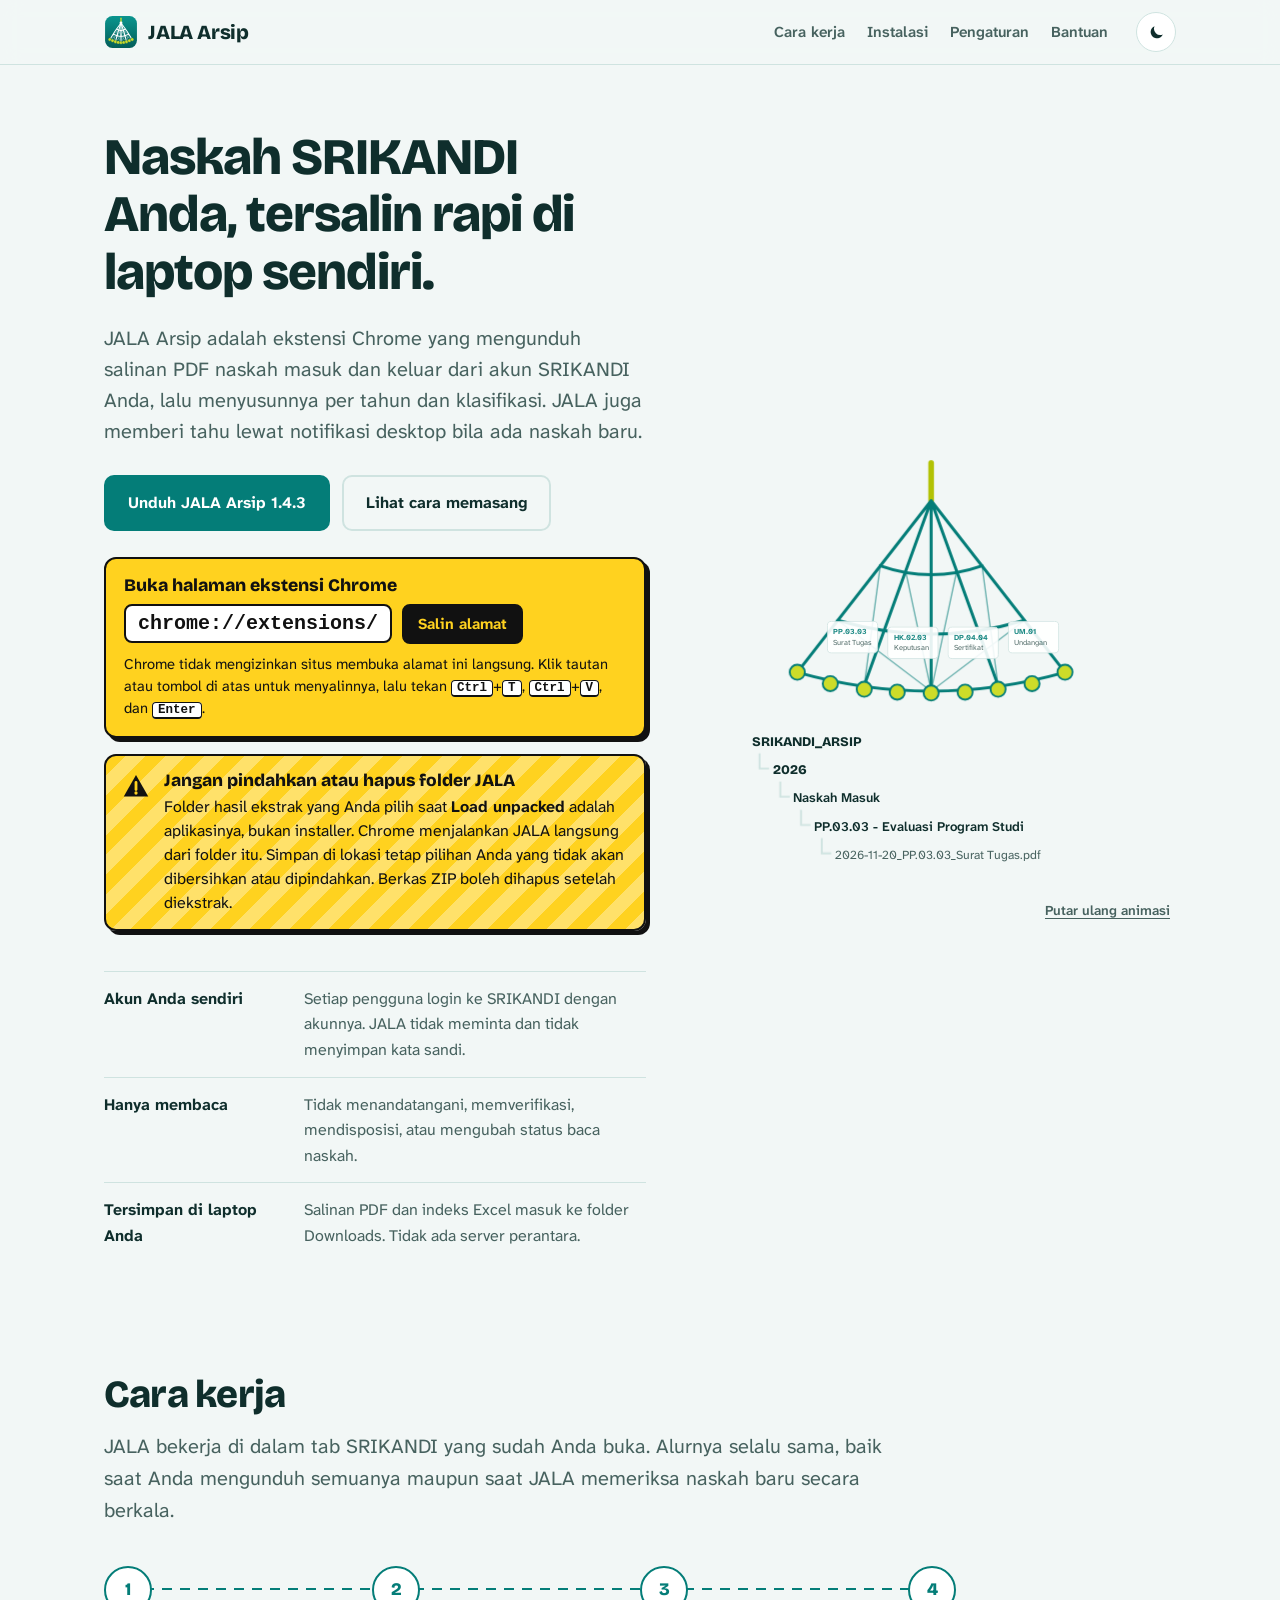
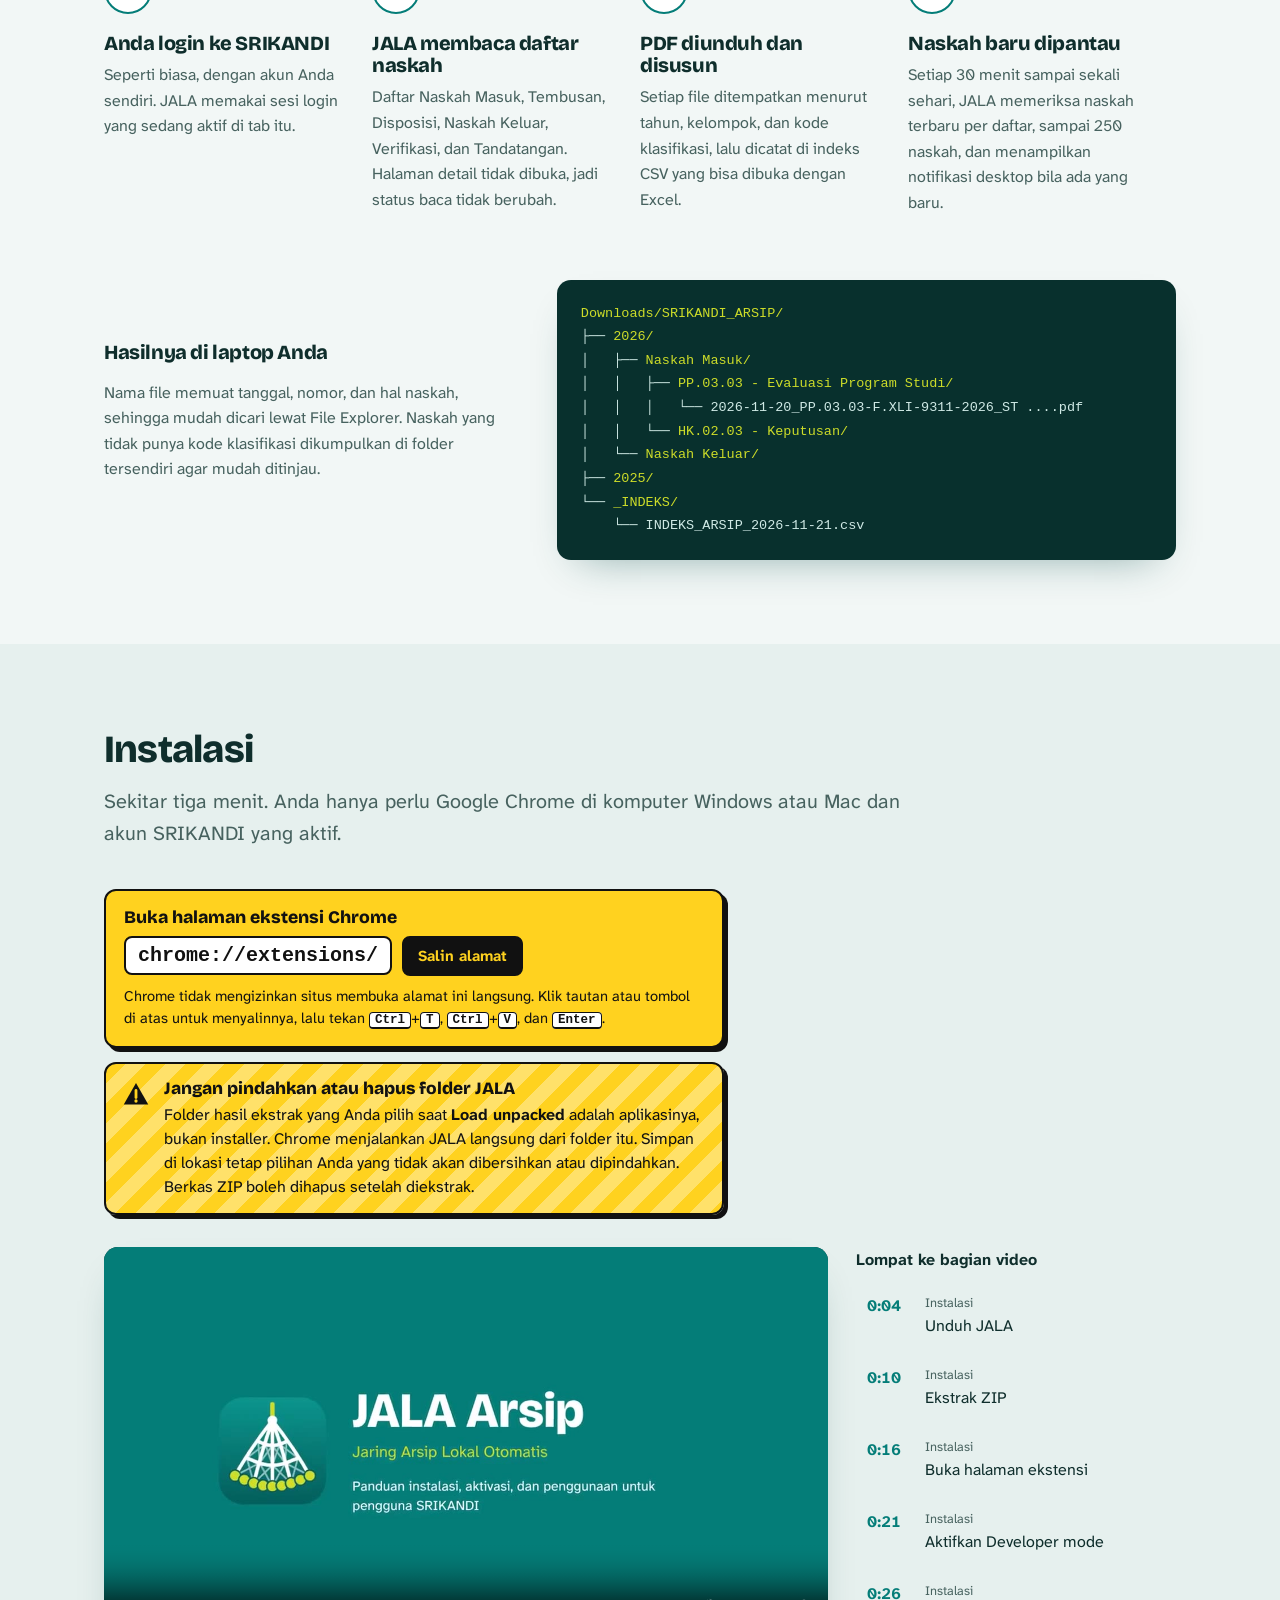
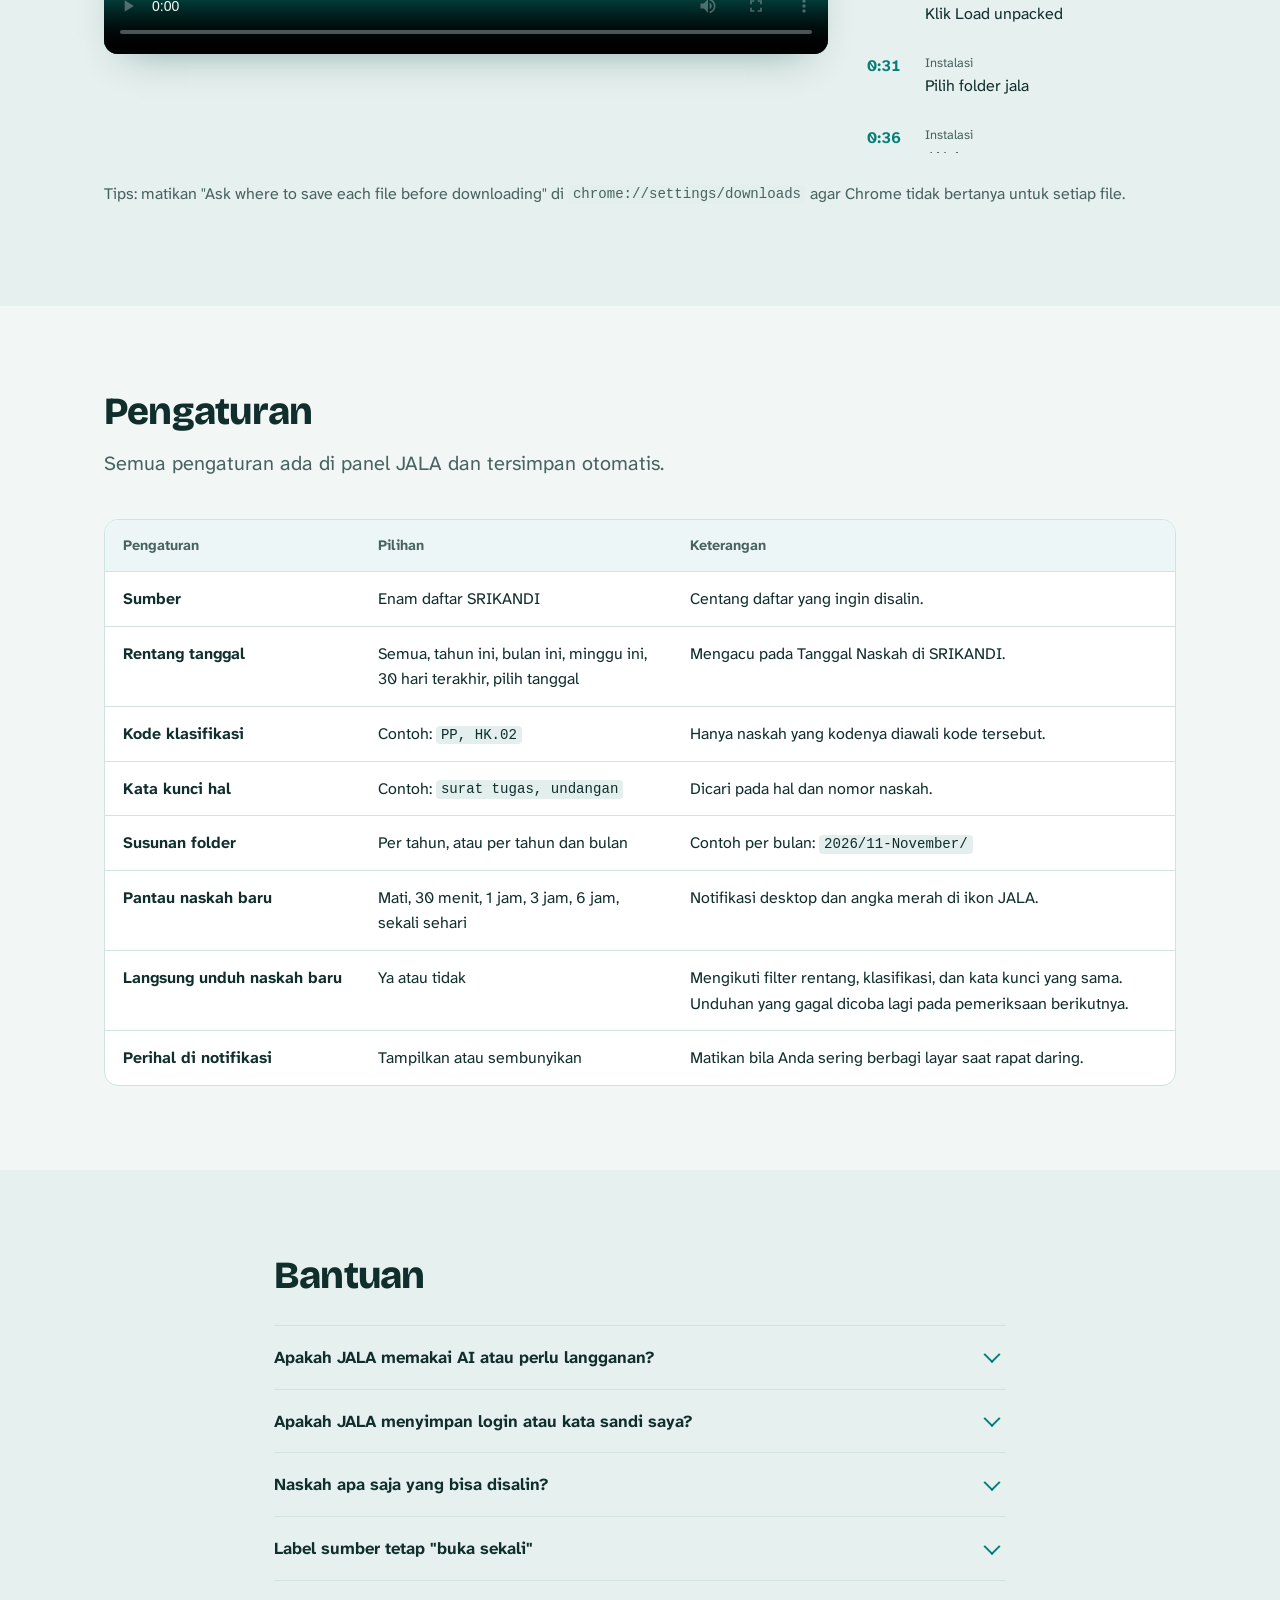
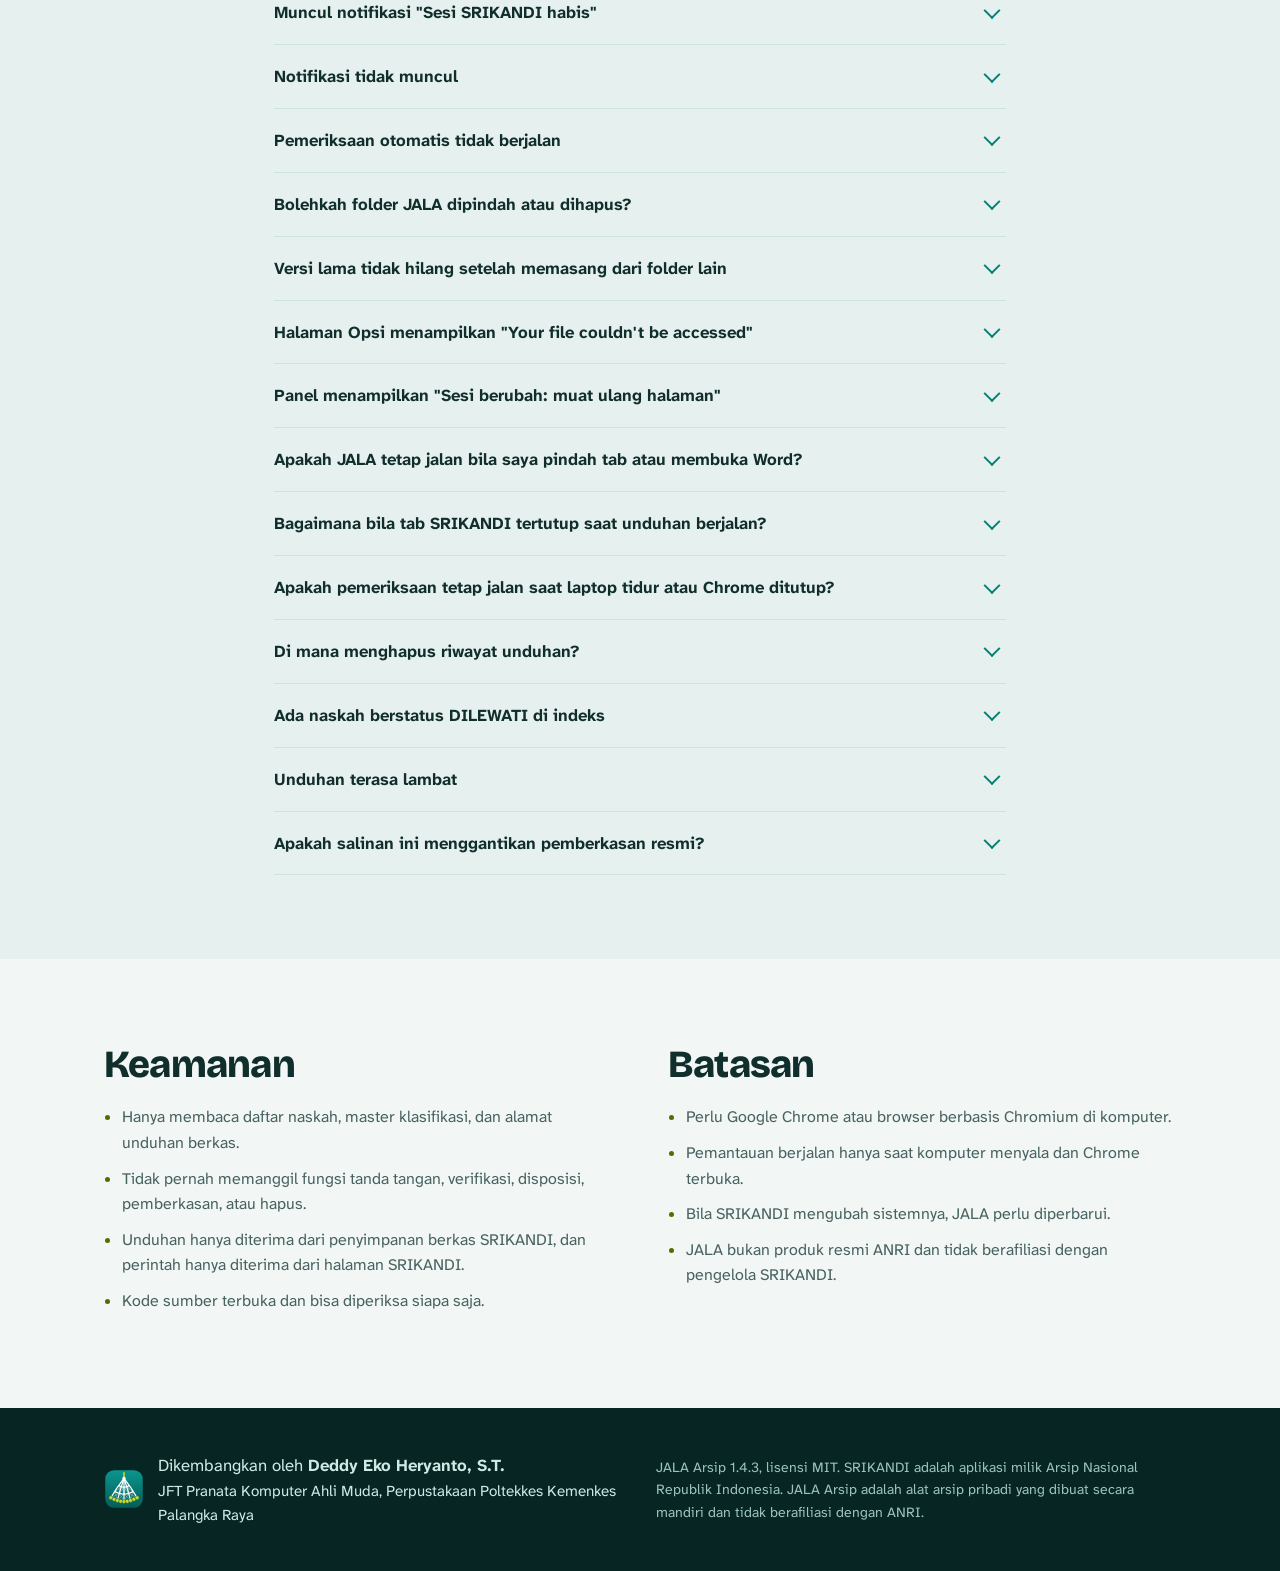
==== commit e9245364: "Add files via upload" ====
--- a/docs/index.html
+++ b/docs/index.html
@@ -54,7 +54,7 @@
         <h1>Naskah SRIKANDI Anda, tersalin rapi di laptop sendiri.</h1>
         <p class="lead">JALA Arsip adalah ekstensi Chrome yang mengunduh salinan PDF naskah masuk dan keluar dari akun SRIKANDI Anda, lalu menyusunnya per tahun dan klasifikasi. JALA juga memberi tahu lewat notifikasi desktop bila ada naskah baru.</p>
         <div class="cta">
-          <a class="btn primary" href="download/jala-arsip-v1.4.2.zip" download>Unduh JALA Arsip 1.4.2</a>
+          <a class="btn primary" href="download/jala-arsip-v1.4.3.zip" download>Unduh JALA Arsip 1.4.3</a>
           <a class="btn ghost" href="#instalasi">Lihat cara memasang</a>
         </div>
         <div class="ext-link" id="ext-hero">
@@ -265,7 +265,7 @@
         <p>JFT Pranata Komputer Ahli Muda, Perpustakaan Poltekkes Kemenkes Palangka Raya</p>
       </div>
     </div>
-    <p class="legal">JALA Arsip 1.4.2, lisensi MIT. SRIKANDI adalah aplikasi milik Arsip Nasional Republik Indonesia. JALA Arsip adalah alat arsip pribadi yang dibuat secara mandiri dan tidak berafiliasi dengan ANRI.</p>
+    <p class="legal">JALA Arsip 1.4.3, lisensi MIT. SRIKANDI adalah aplikasi milik Arsip Nasional Republik Indonesia. JALA Arsip adalah alat arsip pribadi yang dibuat secara mandiri dan tidak berafiliasi dengan ANRI.</p>
   </div>
 </footer>
 
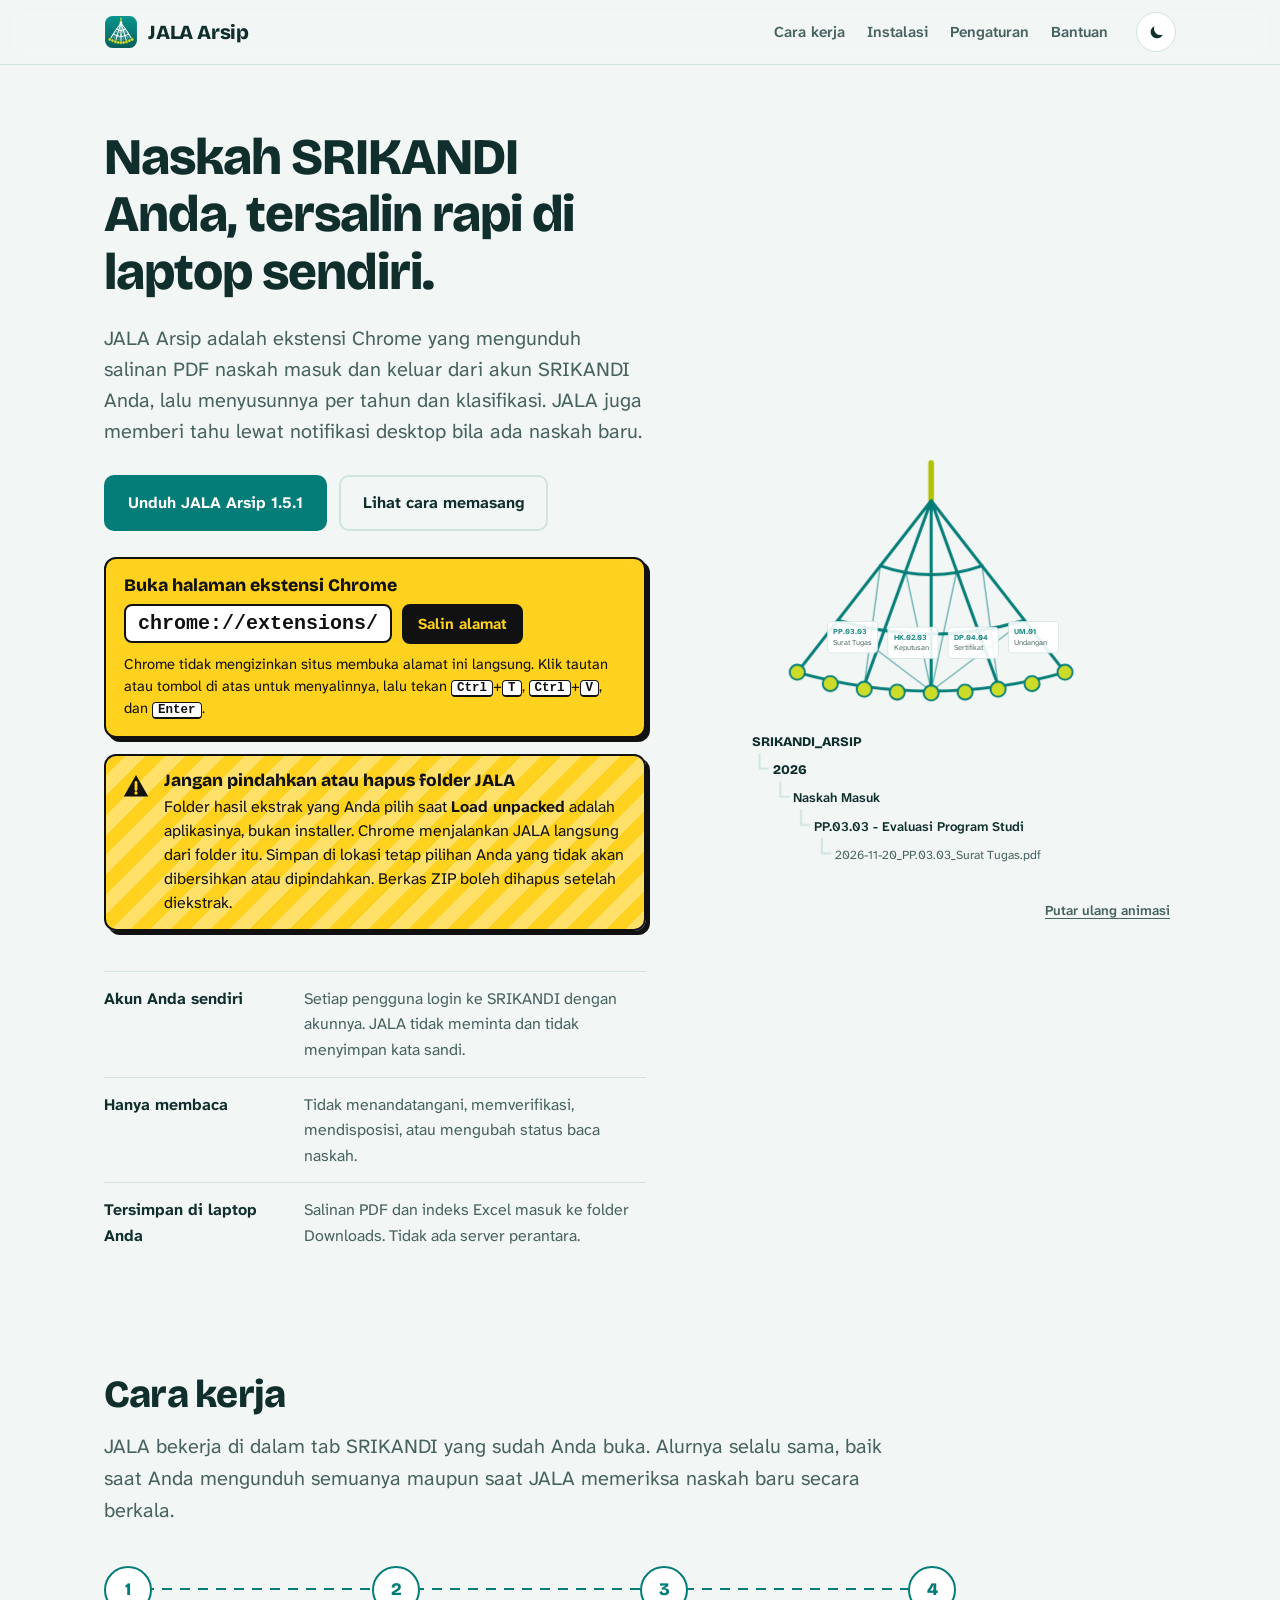
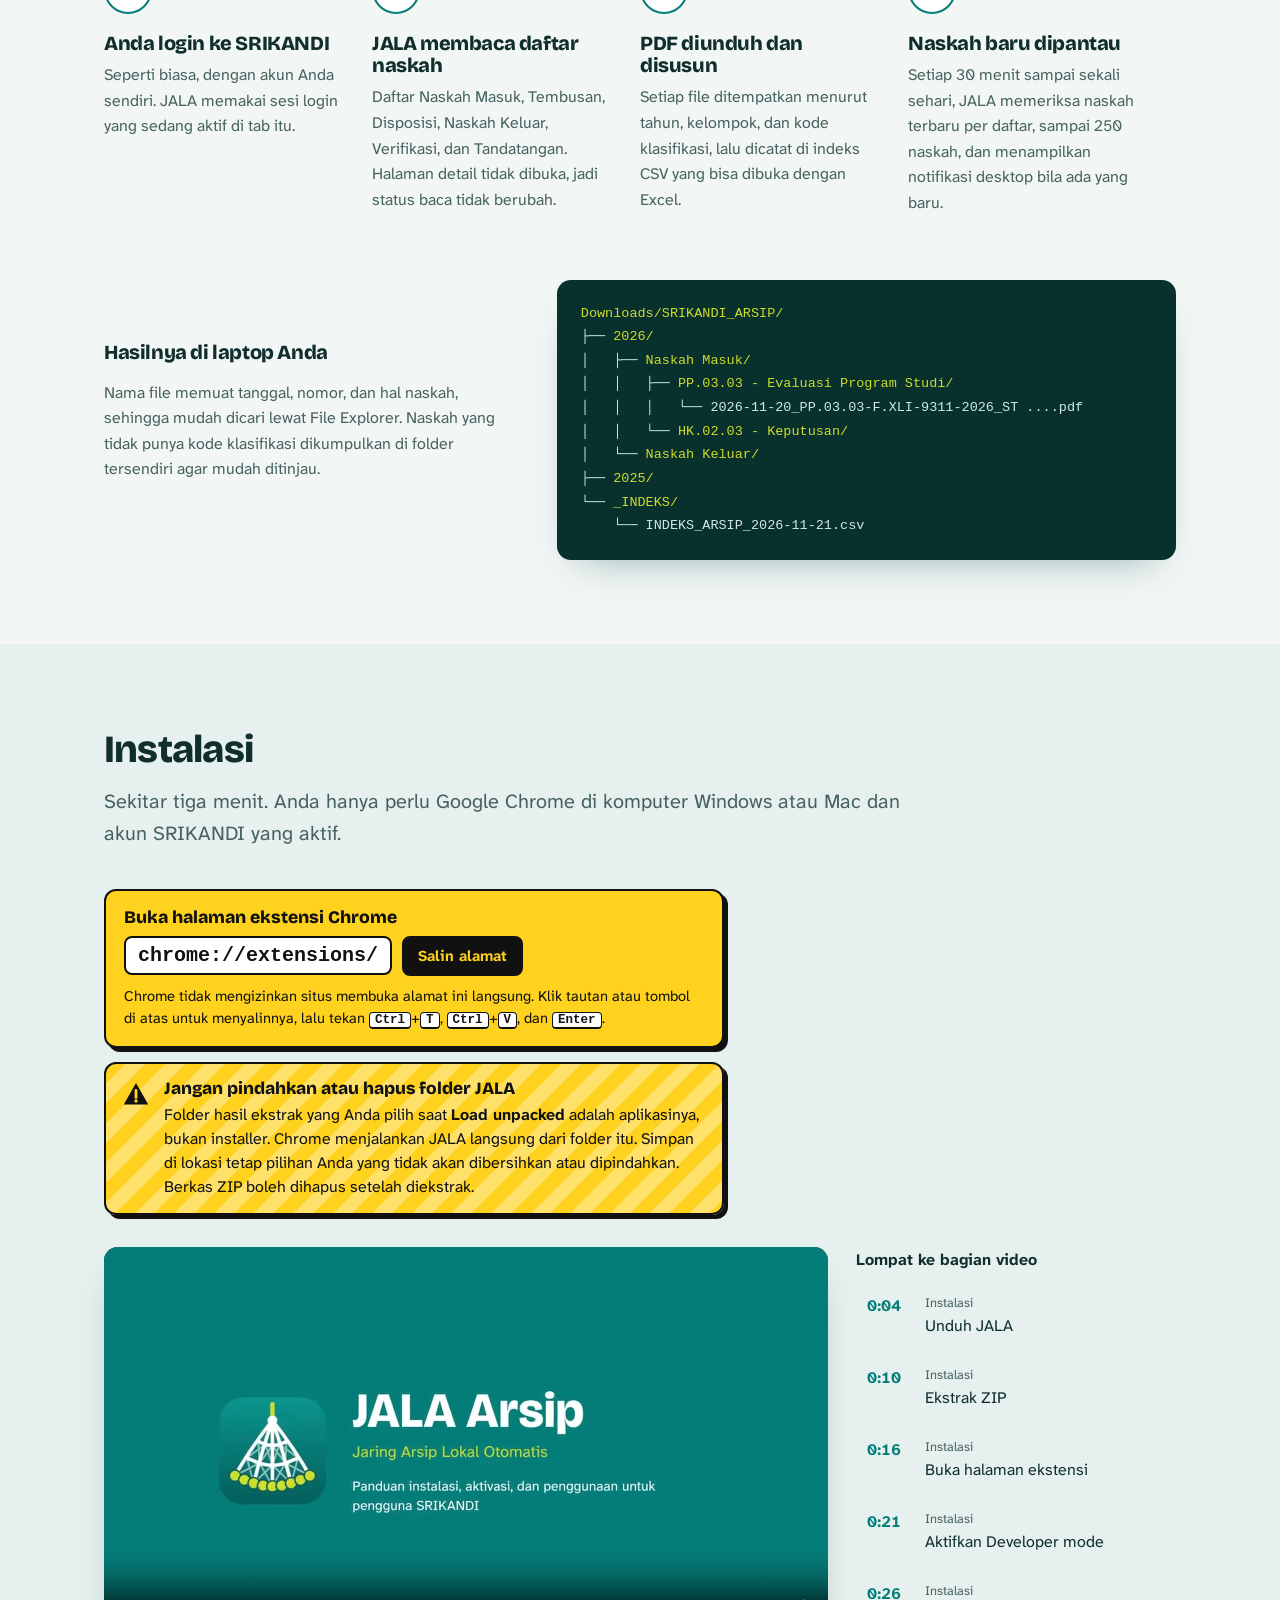
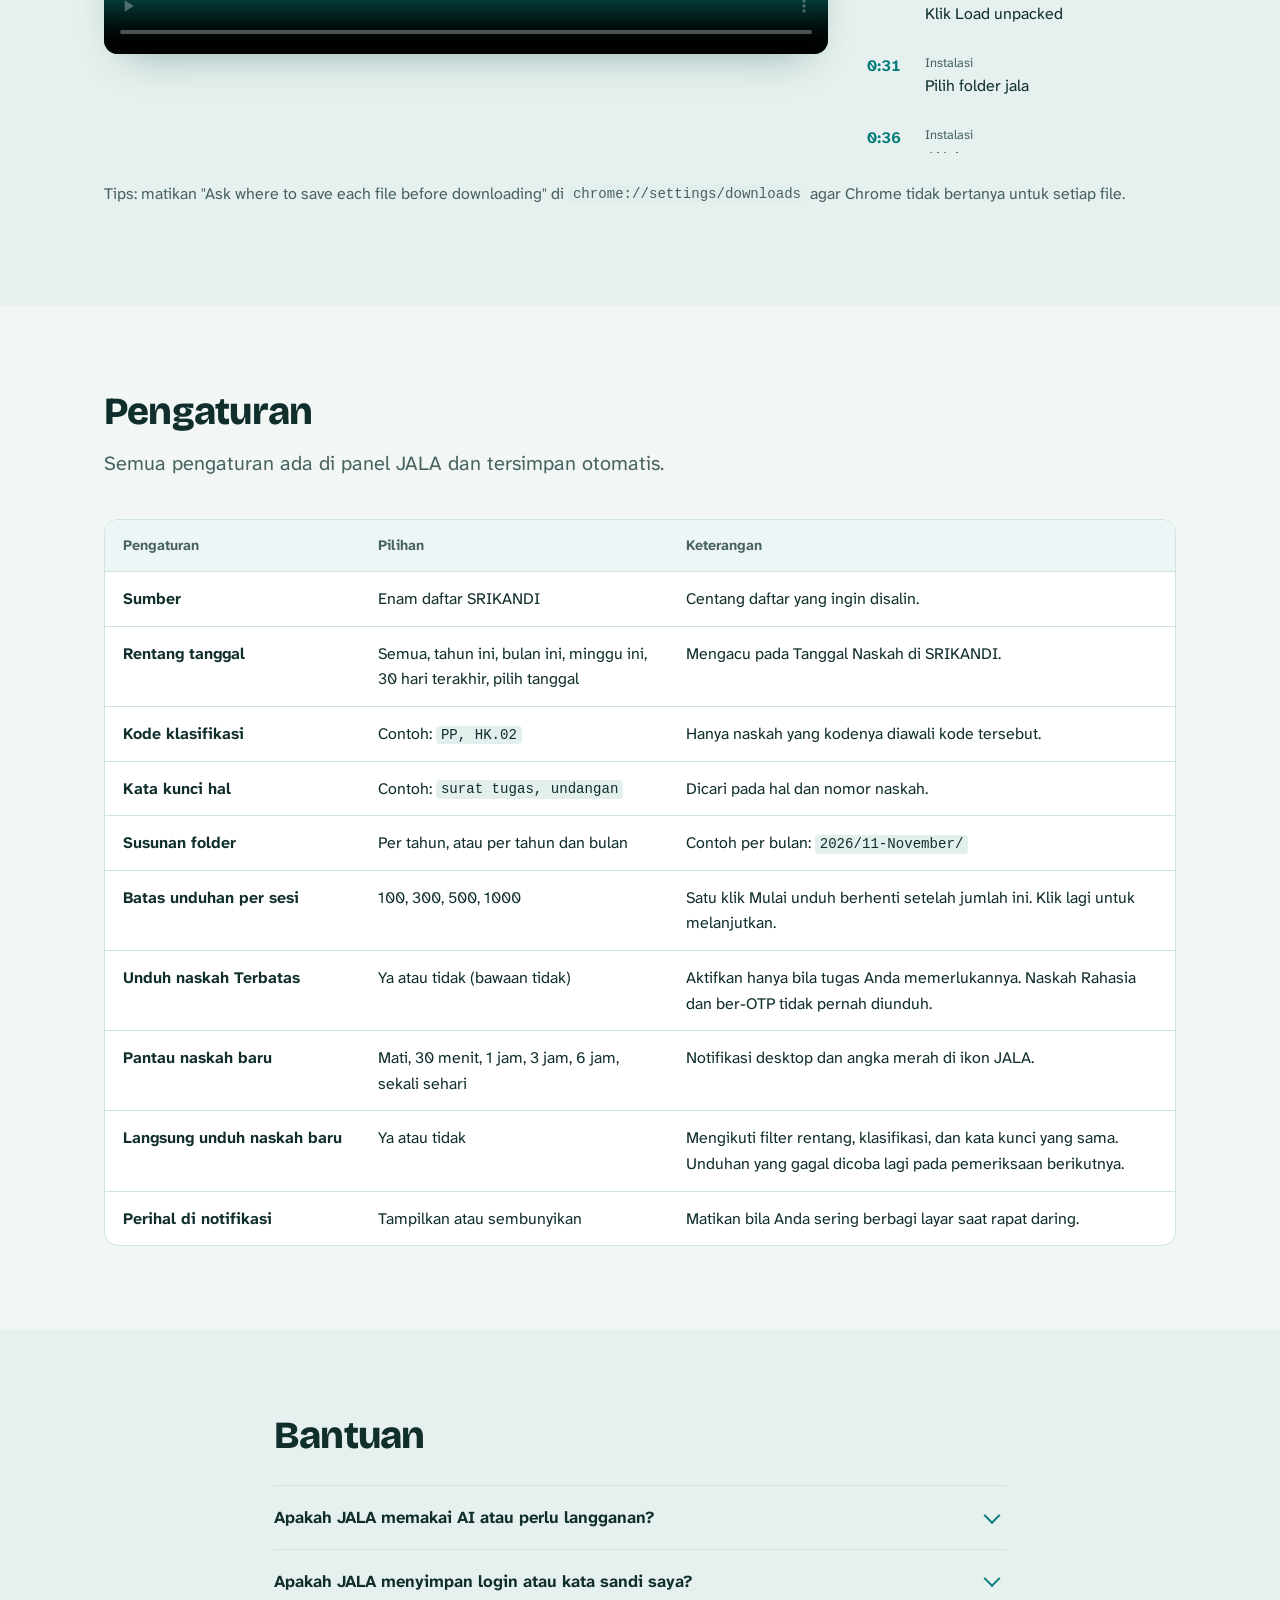
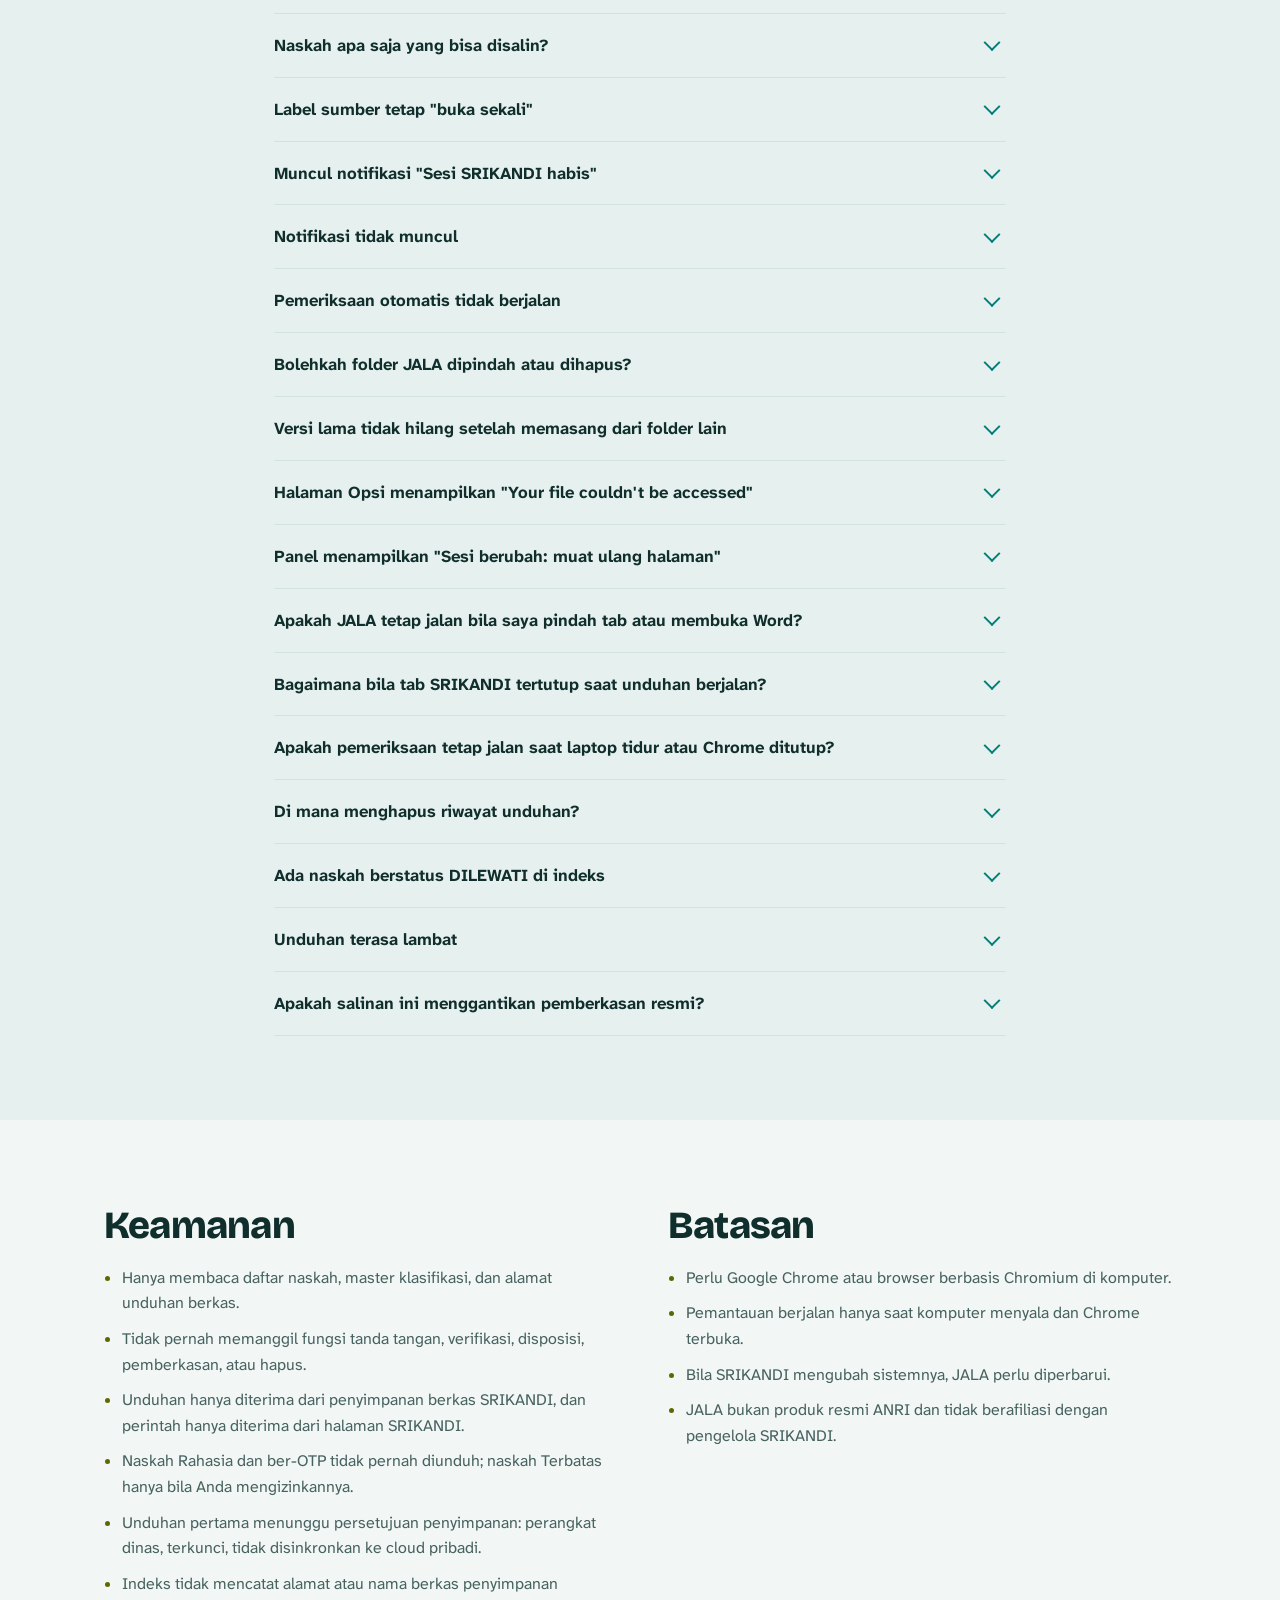
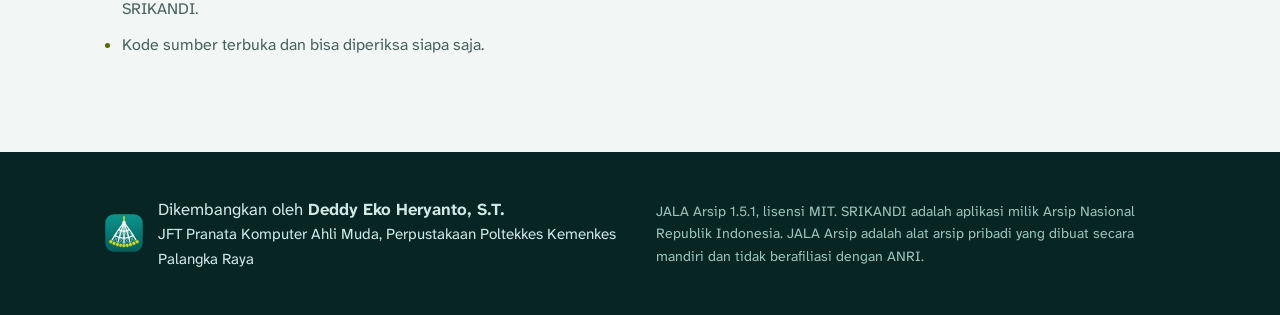
==== commit 3878a55b: "Add files via upload" ====
--- a/docs/index.html
+++ b/docs/index.html
@@ -54,7 +54,7 @@
         <h1>Naskah SRIKANDI Anda, tersalin rapi di laptop sendiri.</h1>
         <p class="lead">JALA Arsip adalah ekstensi Chrome yang mengunduh salinan PDF naskah masuk dan keluar dari akun SRIKANDI Anda, lalu menyusunnya per tahun dan klasifikasi. JALA juga memberi tahu lewat notifikasi desktop bila ada naskah baru.</p>
         <div class="cta">
-          <a class="btn primary" href="download/jala-arsip-v1.4.3.zip" download>Unduh JALA Arsip 1.4.3</a>
+          <a class="btn primary" href="download/jala-arsip-v1.5.1.zip" download>Unduh JALA Arsip 1.5.1</a>
           <a class="btn ghost" href="#instalasi">Lihat cara memasang</a>
         </div>
         <div class="ext-link" id="ext-hero">
@@ -195,6 +195,8 @@
             <tr><th scope="row">Kode klasifikasi</th><td>Contoh: <code>PP, HK.02</code></td><td>Hanya naskah yang kodenya diawali kode tersebut.</td></tr>
             <tr><th scope="row">Kata kunci hal</th><td>Contoh: <code>surat tugas, undangan</code></td><td>Dicari pada hal dan nomor naskah.</td></tr>
             <tr><th scope="row">Susunan folder</th><td>Per tahun, atau per tahun dan bulan</td><td>Contoh per bulan: <code>2026/11-November/</code></td></tr>
+            <tr><th scope="row">Batas unduhan per sesi</th><td>100, 300, 500, 1000</td><td>Satu klik Mulai unduh berhenti setelah jumlah ini. Klik lagi untuk melanjutkan.</td></tr>
+            <tr><th scope="row">Unduh naskah Terbatas</th><td>Ya atau tidak (bawaan tidak)</td><td>Aktifkan hanya bila tugas Anda memerlukannya. Naskah Rahasia dan ber-OTP tidak pernah diunduh.</td></tr>
             <tr><th scope="row">Pantau naskah baru</th><td>Mati, 30 menit, 1 jam, 3 jam, 6 jam, sekali sehari</td><td>Notifikasi desktop dan angka merah di ikon JALA.</td></tr>
             <tr><th scope="row">Langsung unduh naskah baru</th><td>Ya atau tidak</td><td>Mengikuti filter rentang, klasifikasi, dan kata kunci yang sama. Unduhan yang gagal dicoba lagi pada pemeriksaan berikutnya.</td></tr>
             <tr><th scope="row">Perihal di notifikasi</th><td>Tampilkan atau sembunyikan</td><td>Matikan bila Anda sering berbagi layar saat rapat daring.</td></tr>
@@ -240,6 +242,9 @@
           <li>Hanya membaca daftar naskah, master klasifikasi, dan alamat unduhan berkas.</li>
           <li>Tidak pernah memanggil fungsi tanda tangan, verifikasi, disposisi, pemberkasan, atau hapus.</li>
           <li>Unduhan hanya diterima dari penyimpanan berkas SRIKANDI, dan perintah hanya diterima dari halaman SRIKANDI.</li>
+          <li>Naskah Rahasia dan ber-OTP tidak pernah diunduh; naskah Terbatas hanya bila Anda mengizinkannya.</li>
+          <li>Unduhan pertama menunggu persetujuan penyimpanan: perangkat dinas, terkunci, tidak disinkronkan ke cloud pribadi.</li>
+          <li>Indeks tidak mencatat alamat atau nama berkas penyimpanan SRIKANDI.</li>
           <li>Kode sumber terbuka dan bisa diperiksa siapa saja.</li>
         </ul>
       </div>
@@ -265,7 +270,7 @@
         <p>JFT Pranata Komputer Ahli Muda, Perpustakaan Poltekkes Kemenkes Palangka Raya</p>
       </div>
     </div>
-    <p class="legal">JALA Arsip 1.4.3, lisensi MIT. SRIKANDI adalah aplikasi milik Arsip Nasional Republik Indonesia. JALA Arsip adalah alat arsip pribadi yang dibuat secara mandiri dan tidak berafiliasi dengan ANRI.</p>
+    <p class="legal">JALA Arsip 1.5.1, lisensi MIT. SRIKANDI adalah aplikasi milik Arsip Nasional Republik Indonesia. JALA Arsip adalah alat arsip pribadi yang dibuat secara mandiri dan tidak berafiliasi dengan ANRI.</p>
   </div>
 </footer>
 
